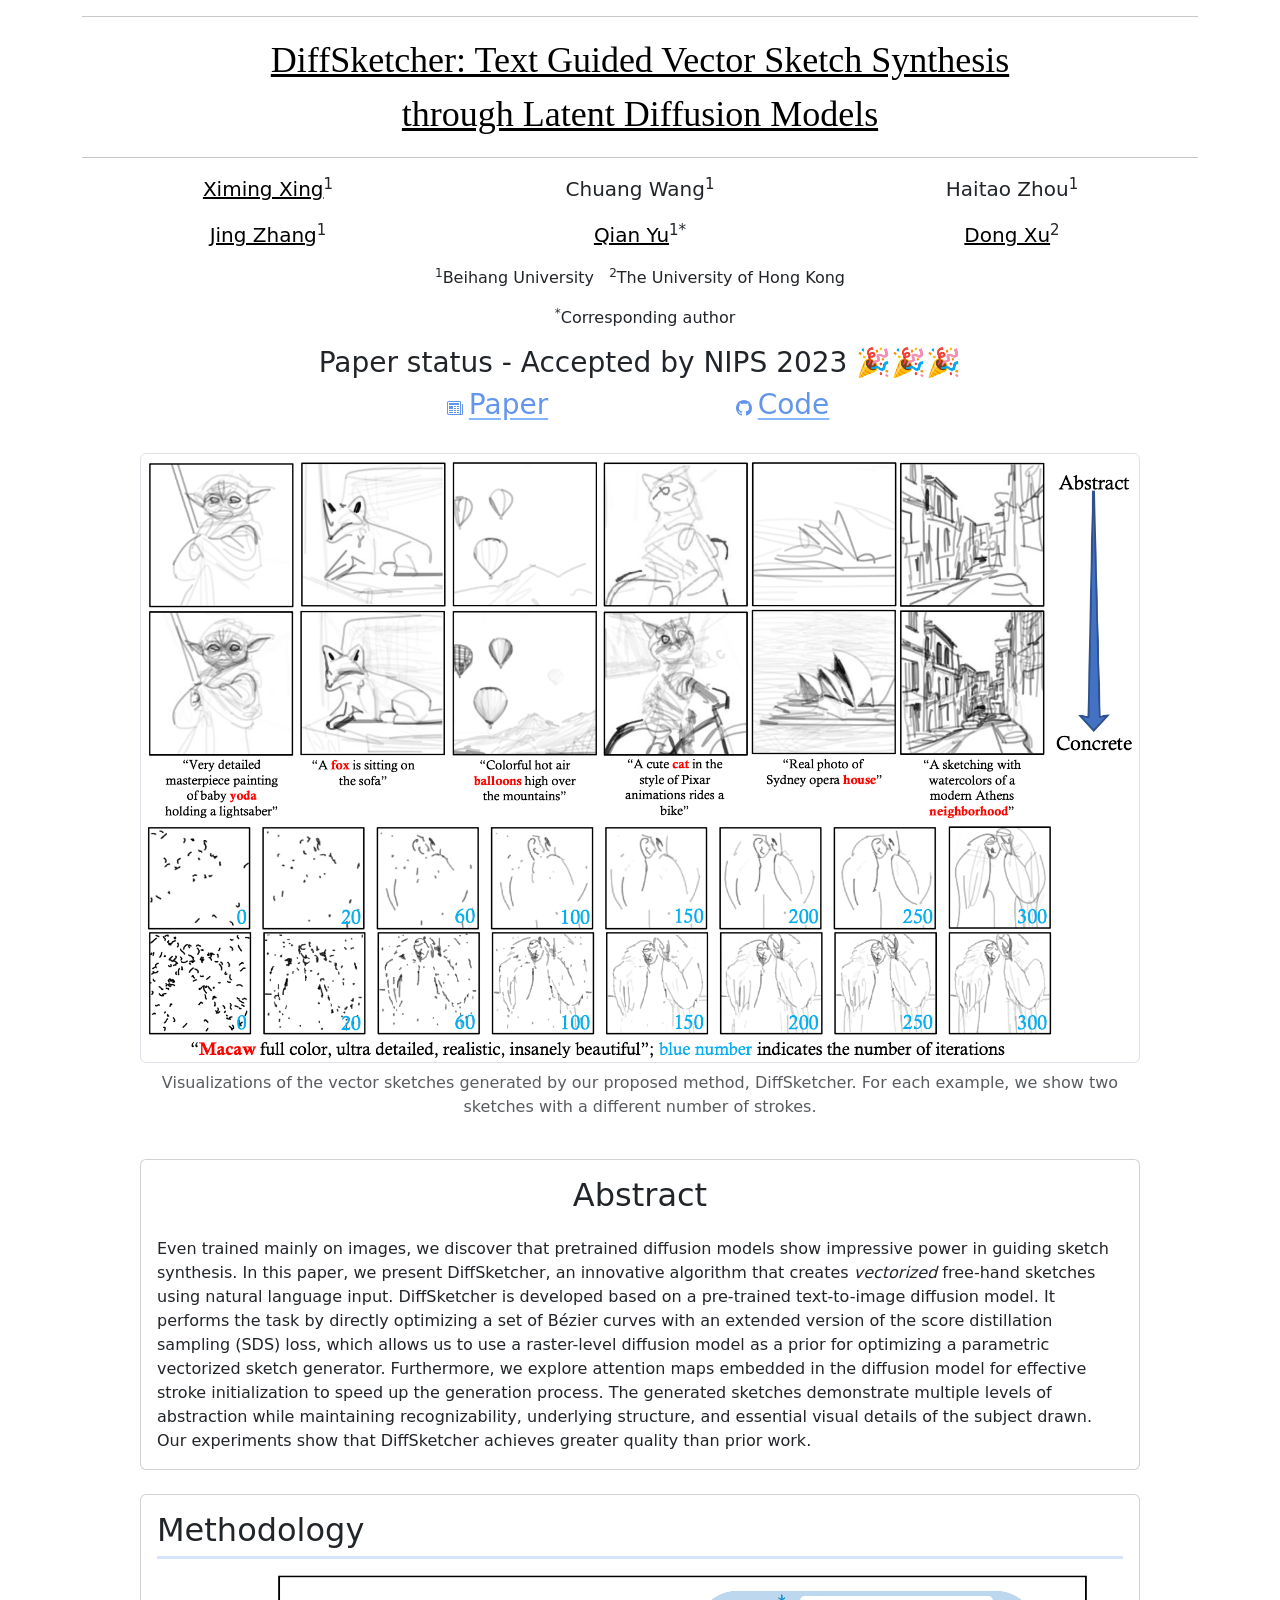
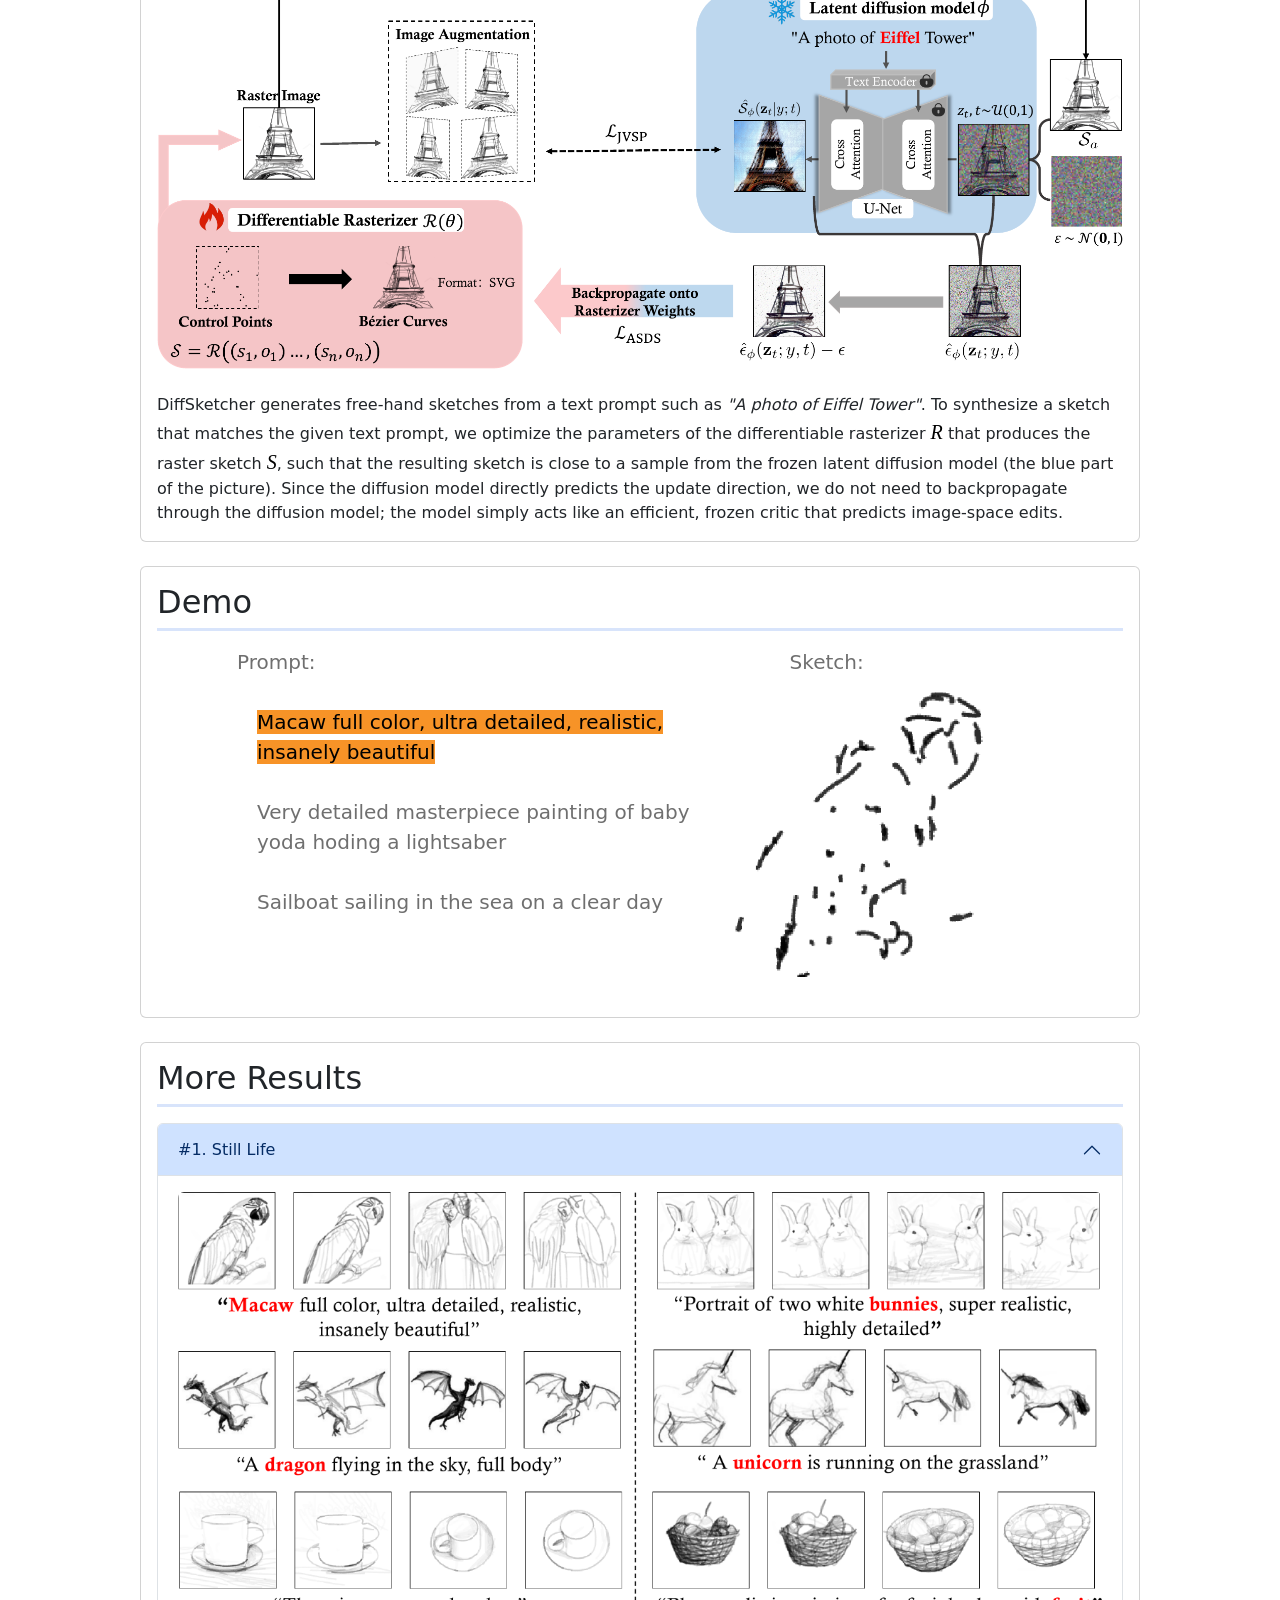
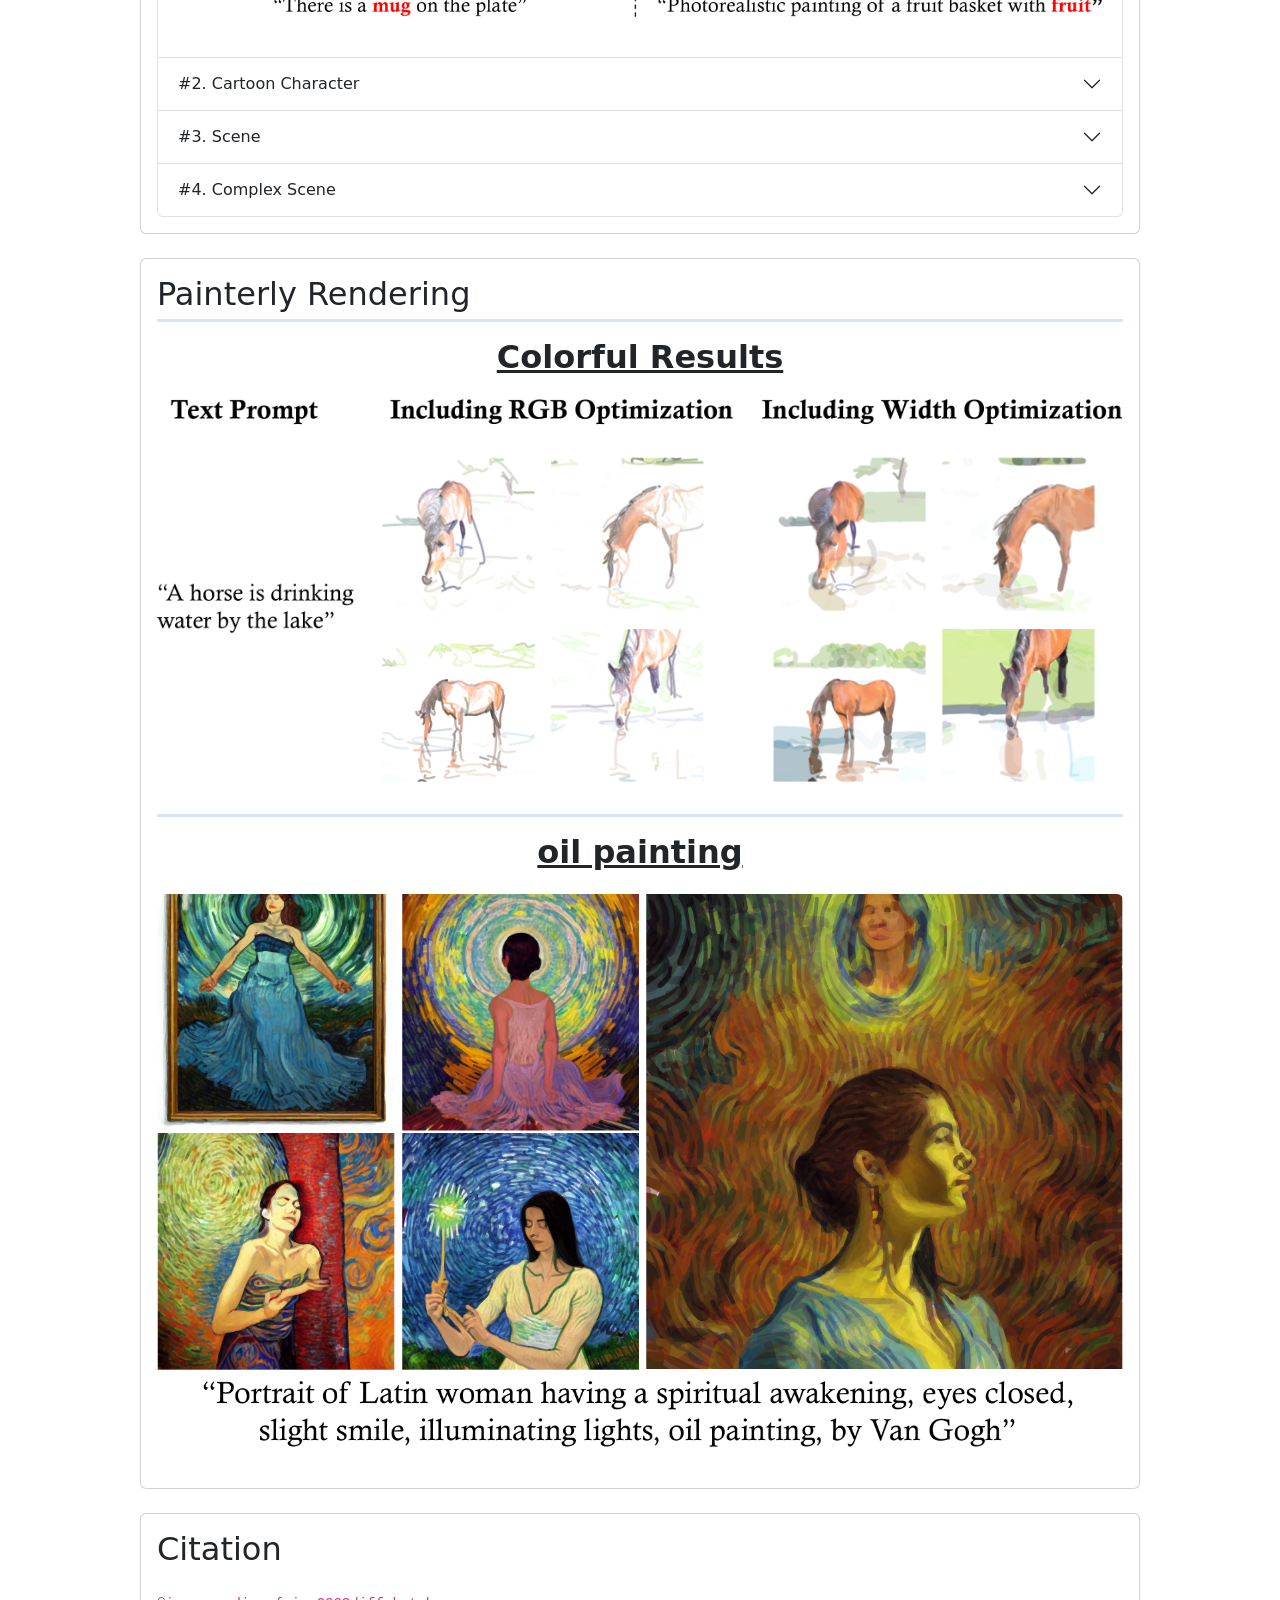
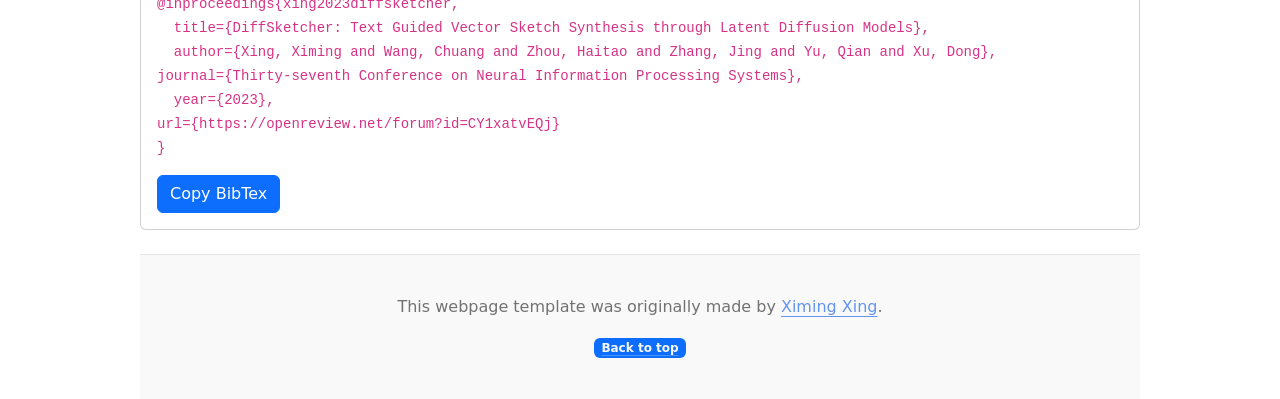
==== index.html @ a17628b2 "feat(index): update link" ====
<!doctype html>
<html lang="en">
<head>
    <!--Include Bootstrap’s JS-->
    <script src="https://cdn.jsdelivr.net/npm/bootstrap@5.3.0-alpha3/dist/js/bootstrap.bundle.min.js"
            integrity="sha384-ENjdO4Dr2bkBIFxQpeoTz1HIcje39Wm4jDKdf19U8gI4ddQ3GYNS7NTKfAdVQSZe"
            crossorigin="anonymous"></script>
    <!-- Custom JS for this template -->
    <script src="js/copyText.js"></script>
    <script type="text/javascript" src="./js/prompt_switch.js"></script>
    <!--Include Latex (optional)-->
    <!--<script type="text/javascript" src="http://cdn.mathjax.org/mathjax/latest/MathJax.js?config=TeX-AMS-MML_HTMLorMML"></script>-->
    <!--<script type="text/x-mathjax-config">-->
    <!--    MathJax.Hub.Config({-->
    <!--        tex2jax: {inlineMath: [['$', '$']]},-->
    <!--        messageStyle: "none"-->
    <!--    });-->
    <!--</script>-->

    <!-- Include the icon fonts stylesheet-->
    <link rel="stylesheet" href="https://cdn.jsdelivr.net/npm/bootstrap-icons@1.10.5/font/bootstrap-icons.css">
    <!--Include Bootstrap’s CSS-->
    <link href="https://cdn.jsdelivr.net/npm/bootstrap@5.3.0-alpha3/dist/css/bootstrap.min.css"
          rel="stylesheet"
          integrity="sha384-KK94CHFLLe+nY2dmCWGMq91rCGa5gtU4mk92HdvYe+M/SXH301p5ILy+dN9+nJOZ"
          crossorigin="anonymous">
    <!-- Custom styles for this template -->
    <link href="style.css" rel="stylesheet">

    <meta charset="utf-8">
    <meta name="viewport" content="width=device-width, initial-scale=1">
    <title>DiffSketcher: Text Guided Vector Sketch Synthesis through Latent Diffusion Models</title>
    <meta property="og:description" content="DiffSketcher: Text Guided Vector Sketch Synthesis through Latent Diffusion Models"/>
    <meta name="description" content="DiffSketcher, text-to-sketch, text2sketch ,text-to-svg, text2svg">
</head>

<body>
<header class="container">
    <hr>
    <!-- Paper Title -->
    <div class="container text-center">
        <a class="blog-header-logo text-body-emphasis" href="#">
            DiffSketcher: Text Guided Vector Sketch Synthesis <br/> through Latent Diffusion Models
        </a>
    </div>
    <hr>
    <!-- author list -->
    <div class="container text-center">
        <div class="row">
            <div class="col">
                <p class="fs-5"><a href="https://ximinng.github.io//"
                                   class="link-body-emphasis">Ximing Xing</a><sup>1</sup></p>
            </div>
            <div class="col"><p class="fs-5">Chuang Wang<sup>1</sup></p></div>
            <div class="col"><p class="fs-5">Haitao Zhou<sup>1</sup></p></div>
        </div>
        <div class="row">
            <div class="col">
                <p class="fs-5"><a href="https://hellojing89.github.io/"
                                   class="link-body-emphasis">Jing Zhang</a><sup>1</sup></p>
            </div>
            <div class="col">
                <p class="fs-5"><a href="https://yuqian1023.github.io/" class="link-body-emphasis">Qian
                    Yu</a><sup>1</sup><sup>*</sup></p>
            </div>
            <div class="col"><p class="fs-5">
                <a href="https://www.cs.hku.hk/index.php/people/academic-staff/dongxu" class="link-body-emphasis">Dong
                    Xu</a><sup>2</sup></p></div>
        </div>
    </div>
    <!-- author organization -->
    <div class="text-center">
        <p class="fs-6">
            <sup>1</sup>Beihang University
            &nbsp;&nbsp;<sup>2</sup>The University of Hong Kong</p>
        &nbsp;&nbsp;<sup>*</sup>Corresponding author</p>
        </p>
    </div>

    <!-- paper status -->
    <div class="text-center">
        <h3>Paper status - Accepted by NIPS 2023 🎉🎉🎉</h3>
    </div>
    <!-- links -->
    <div class="text-center">
        <div class="row justify-content-md-center">
            <div class="col col-lg-3">
                <!-- more svg icon can bre found in:  https://icons.getbootstrap.com/?q=github -->
                <a class="icon-link icon-link-hover" style="--bs-icon-link-transform: translate3d(0, -.125rem, 0);"
                   href="https://arxiv.org/abs/2306.14685">
                    <svg xmlns="http://www.w3.org/2000/svg" width="16" height="16" fill="currentColor"
                         class="bi bi-newspaper" viewBox="0 0 16 16">
                        <path d="M0 2.5A1.5 1.5 0 0 1 1.5 1h11A1.5 1.5 0 0 1 14 2.5v10.528c0 .3-.05.654-.238.972h.738a.5.5 0 0 0 .5-.5v-9a.5.5 0 0 1 1 0v9a1.5 1.5 0 0 1-1.5 1.5H1.497A1.497 1.497 0 0 1 0 13.5v-11zM12 14c.37 0 .654-.211.853-.441.092-.106.147-.279.147-.531V2.5a.5.5 0 0 0-.5-.5h-11a.5.5 0 0 0-.5.5v11c0 .278.223.5.497.5H12z"/>
                        <path d="M2 3h10v2H2V3zm0 3h4v3H2V6zm0 4h4v1H2v-1zm0 2h4v1H2v-1zm5-6h2v1H7V6zm3 0h2v1h-2V6zM7 8h2v1H7V8zm3 0h2v1h-2V8zm-3 2h2v1H7v-1zm3 0h2v1h-2v-1zm-3 2h2v1H7v-1zm3 0h2v1h-2v-1z"/>
                    </svg>
                    <h3>Paper</h3>
                </a>
            </div>
            <div class="col col-lg-3">
                <a class="icon-link icon-link-hover" style="--bs-icon-link-transform: translate3d(0, -.125rem, 0);"
                   href="https://github.com/ximinng/DiffSketcher">
                    <svg xmlns="http://www.w3.org/2000/svg" width="16" height="16" fill="currentColor"
                         class="bi bi-github" viewBox="0 0 16 16">
                        <path d="M8 0C3.58 0 0 3.58 0 8c0 3.54 2.29 6.53 5.47 7.59.4.07.55-.17.55-.38 0-.19-.01-.82-.01-1.49-2.01.37-2.53-.49-2.69-.94-.09-.23-.48-.94-.82-1.13-.28-.15-.68-.52-.01-.53.63-.01 1.08.58 1.23.82.72 1.21 1.87.87 2.33.66.07-.52.28-.87.51-1.07-1.78-.2-3.64-.89-3.64-3.95 0-.87.31-1.59.82-2.15-.08-.2-.36-1.02.08-2.12 0 0 .67-.21 2.2.82.64-.18 1.32-.27 2-.27.68 0 1.36.09 2 .27 1.53-1.04 2.2-.82 2.2-.82.44 1.1.16 1.92.08 2.12.51.56.82 1.27.82 2.15 0 3.07-1.87 3.75-3.65 3.95.29.25.54.73.54 1.48 0 1.07-.01 1.93-.01 2.2 0 .21.15.46.55.38A8.012 8.012 0 0 0 16 8c0-4.42-3.58-8-8-8z"/>
                    </svg>
                    <h3>Code</h3>
                </a>
            </div>
        </div>
    </div>
    <br>

    <!-- teaser -->
    <div class="text-center">
        <figure class="figure">
            <img src="./assets/teaser.png" class="img-thumbnail figure-img img-fluid rounded" alt="teaser"
                 style="width:1000px">
            <figcaption class="figure-caption" style="font-size:16px; width: 1000px;">
                Visualizations of the vector sketches generated by our proposed method, DiffSketcher. For each example,
                we show two sketches with a different number of strokes.
            </figcaption>
        </figure>
    </div>

</header>
<br>

<main class="container">
    <!-- Abstract -->
    <div class="card" style="width:1000px; margin:0 auto;">
        <div class="card-body">
            <h2 class="card-title text-center card-title-margin">Abstract</h2>
            <p class="card-text">
                Even trained mainly on images, we discover that pretrained diffusion models show impressive power in
                guiding sketch synthesis.
                In this paper, we present DiffSketcher, an innovative algorithm that creates <i>vectorized</i> free-hand
                sketches using natural language input.
                DiffSketcher is developed based on a pre-trained text-to-image diffusion model. It performs the task by
                directly optimizing a set of Bézier curves with an extended version of the score distillation sampling
                (SDS) loss,
                which allows us to use a raster-level diffusion model as a prior for optimizing a parametric vectorized
                sketch generator.
                Furthermore, we explore attention maps embedded in the diffusion model for effective stroke
                initialization to speed up the generation process.
                The generated sketches demonstrate multiple levels of abstraction while maintaining recognizability,
                underlying structure, and essential visual details of the subject drawn. Our experiments show that
                DiffSketcher achieves greater quality than prior work.
            </p>
        </div>
    </div>
    <br>

    <!-- Methodology -->
    <div class="card" style="width:1000px; margin:0 auto;">
        <div class="card-body">
            <h2 class="card-title card-title-margin">Methodology</h2>
            <hr class="body-hr"/>

            <div class="text-center">
                <figure class="figure">
                    <img src="./assets/method.png" class="figure-img img-fluid rounded" alt="method">
                    <!--                    <figcaption class="figure-caption">A caption for the above image.</figcaption>-->
                </figure>
            </div>
            <p class="card-text">
                DiffSketcher generates free-hand sketches from a text prompt such as <i>"A photo of Eiffel Tower"</i>.
                To synthesize a sketch that matches the given text prompt, we optimize the parameters of the
                differentiable rasterizer <span class="cssFont_1">R</span> that produces the raster sketch <span
                    class="cssFont_1">S</span>, such that the resulting sketch is close to a sample from the frozen
                latent diffusion model (the blue part of the picture).
                Since the diffusion model directly predicts the update direction, we do not need to backpropagate
                through the diffusion model; the model simply acts like an efficient, frozen critic that predicts
                image-space edits.
            </p>
        </div>
    </div>
    <br>

    <!-- Demo -->
    <div class="card" style="width:1000px; margin:0 auto;">
        <div class="card-body">
            <h2 class="card-title card-title-margin">Demo</h2>
            <hr class="body-hr"/>

            <div>
                <div class="prompt-sweep-bracket">
                    <div style="margin-left:-20px">Prompt:</div>

                    <br>
                    <div>
                        <span class="prompt-sweep-button_a">Macaw full color, ultra detailed, realistic, <br> insanely
                            beautiful</span>
                    </div>
                    <br>
                    <div>
                        <span class="prompt-sweep-button_b">Very detailed masterpiece painting of baby <br>yoda hoding a
                            lightsaber</span>
                    </div>
                    <br>
                    <div>
                        <span class="prompt-sweep-button_c">Sailboat sailing in the sea on a clear day</span>
                    </div>
                </div>
                <div>
                    <div class="prompt-sweep-bracket_1">
                        <span>Sketch: &nbsp;&nbsp;</span>
                    </div>

                    <img id="prompt-sweep-img" src="./assets/0.gif" style="width: 300px;">
                </div>
            </div>

        </div>
        <br/>
        <!--        <hr class="body-hr"/>-->
        <!--        <embed src="./assets/frans_1.svg" type="image/svg+xml" />-->

    </div>
    <br>

    <!-- Results -->
    <div class="card" style="width:1000px; margin:0 auto;">
        <div class="card-body">
            <h2 class="card-title card-title-margin">More Results</h2>
            <hr class="body-hr"/>

            <!--start accordion-->
            <div class="accordion" id="accordionExample">
                <div class="accordion-item">
                    <h2 class="accordion-header">
                        <button class="accordion-button" type="button" data-bs-toggle="collapse"
                                data-bs-target="#collapseOne" aria-expanded="true" aria-controls="collapseOne">
                            #1. Still Life
                        </button>
                    </h2>
                    <div id="collapseOne" class="accordion-collapse collapse show" data-bs-parent="#accordionExample">
                        <div class="accordion-body">
                            <figure class="figure">
                                <img src="./assets/R1.png" class="figure-img img-fluid rounded" alt="method">
                            </figure>
                        </div>
                    </div>
                </div>
                <div class="accordion-item">
                    <h2 class="accordion-header">
                        <button class="accordion-button collapsed" type="button" data-bs-toggle="collapse"
                                data-bs-target="#collapseTwo" aria-expanded="false" aria-controls="collapseTwo">
                            #2. Cartoon Character
                        </button>
                    </h2>
                    <div id="collapseTwo" class="accordion-collapse collapse" data-bs-parent="#accordionExample">
                        <div class="accordion-body">
                            <figure class="figure">
                                <img src="./assets/R2.png" class="figure-img img-fluid rounded" alt="method">
                            </figure>
                        </div>
                    </div>
                </div>
                <div class="accordion-item">
                    <h2 class="accordion-header">
                        <button class="accordion-button collapsed" type="button" data-bs-toggle="collapse"
                                data-bs-target="#collapseThree" aria-expanded="false" aria-controls="collapseThree">
                            #3. Scene
                        </button>
                    </h2>
                    <div id="collapseThree" class="accordion-collapse collapse" data-bs-parent="#accordionExample">
                        <div class="accordion-body">
                            <figure class="figure">
                                <img src="./assets/R3.png" class="figure-img img-fluid rounded" alt="method">
                            </figure>
                        </div>
                    </div>
                </div>
                <div class="accordion-item">
                    <h2 class="accordion-header">
                        <button class="accordion-button collapsed" type="button" data-bs-toggle="collapse"
                                data-bs-target="#collapseFour" aria-controls="collapseFour">
                            #4. Complex Scene
                        </button>
                    </h2>
                    <div id="collapseFour" class="accordion-collapse collapse" data-bs-parent="#accordionExample">
                        <div class="accordion-body">
                            <figure class="figure">
                                <img src="./assets/R4.png" class="figure-img img-fluid rounded" alt="method">
                            </figure>
                        </div>
                    </div>
                </div>
            </div>
        </div>
    </div>
    <br>

    <!-- Colorful Results -->
    <div class="card" style="width:1000px; margin:0 auto;">
        <div class="card-body">
            <h2 class="card-title card-title-margin">Painterly Rendering</h2>
            <hr class="body-hr"/>

            <div class="text-center">
                <h2 class="card-title text-center card-title-margin text-decoration-underline fw-bold">Colorful
                    Results</h2>
                <figure class="figure">
                    <img src="./assets/colorful.png" class="figure-img img-fluid rounded" alt="method">
                    <!--                    <figcaption class="figure-caption">A caption for the above image.</figcaption>-->
                </figure>
            </div>
            <br>
            <hr class="body-hr"/>

            <div class="text-center">
                <h2 class="card-title text-center card-title-margin text-decoration-underline fw-bold">oil painting</h2>
                <figure class="figure">
                    <img src="./assets/oil_painting.png" class="figure-img img-fluid rounded" alt="method">
                    <!--                    <figcaption class="figure-caption">A caption for the above image.</figcaption>-->
                </figure>
            </div>

        </div>
    </div>
    <br>

    <!-- Citation -->
    <div class="card" style="width:1000px; margin:0 auto;">
        <div class="card-body">
            <h2 class="card-title card-title-margin">Citation</h2>
            <p id="bibtex" class="card-text" style="border: #1a1c20 1px">
                <code> @inproceedings{xing2023diffsketcher,<br>
                    &nbsp;&nbsp;title={DiffSketcher: Text Guided Vector Sketch Synthesis through Latent Diffusion
                    Models},<br>
                    &nbsp;&nbsp;author={Xing, Ximing and Wang, Chuang and Zhou, Haitao and Zhang, Jing and Yu, Qian and
                    Xu, Dong},<br>
                    journal={Thirty-seventh Conference on Neural Information Processing Systems},<br>
                    &nbsp;&nbsp;year={2023},<br>
                    url={https://openreview.net/forum?id=CY1xatvEQj}<br>
                    }
                </code>
            </p>

            <!-- Bibtex (Button trigger modal)-->
            <button type="button" class="btn btn-primary" data-bs-toggle="modal" data-bs-target="#exampleModal"
                    onclick="copyText()">
                Copy BibTex
            </button>
            <div class="modal fade" id="exampleModal" tabindex="-1" aria-labelledby="exampleModalLabel"
                 aria-hidden="true">
                <div class="modal-dialog">
                    <div class="modal-content">
                        <div class="modal-header">
                            <h1 class="modal-title fs-5" id="exampleModalLabel">Bibtex</h1>
                            <button type="button" class="btn-close" data-bs-dismiss="modal" aria-label="Close"></button>
                        </div>
                        <div class="bibtex modal-body">
                            Copy Success!
                        </div>
                        <div class="modal-footer">
                            <button type="button" class="btn btn-secondary" data-bs-dismiss="modal">Close</button>
                        </div>
                    </div>
                </div>
            </div>
        </div>
    </div>
    <br>


    <!-- Acknowledgements -->
    <!--    <div class="card">-->
    <!--        <div class="card-body">-->
    <!--            <h4 class="card-title card-title-margin">Acknowledgements</h4>-->
    <!--            <p class="card-text">We thank Ximing Xing for providing us with the source code of the web page to help us-->
    <!--                build the project home page.</p>-->
    <!--        </div>-->
    <!--    </div>-->
    <!--    <br>-->

</main>

<footer class="container blog-footer" style="width:1000px; margin:0 auto;">
    <p>
        This webpage template was originally made by
        <a href="https://github.com/ximinng"
           class="link-offset-2 link-underline-opacity-25 link-underline-opacity-100-hover">Ximing Xing</a>.
    </p>
    <div class="container">
        <div class="badge bg-primary text-wrap">
            <p>
                <a href="#" class="link-light link-offset-2 link-underline-opacity-25 link-underline-opacity-100-hover">
                    Back to top
                </a>
            </p>
        </div>
    </div>
</footer>

</body>
</html>
---- style.css ----
/*
 * Header
 */
.blog-header {
    border-bottom: 1px solid #e5e5e5;
}

.blog-header-logo {
    font-family: "Playfair Display", Georgia, "Times New Roman", serif /*rtl:Amiri, Georgia, "Times New Roman", serif*/;
    font-size: 2.25rem;
}

.blog-header-logo:hover {
    text-decoration: none;
}

.body-hr {
    margin-top: -1em;
    margin-bottom: 1rem;
    border: 0;
    border-top: 3px solid cornflowerblue;
}

/*
 * Body
 */
.card-title-margin {
    margin-bottom: 0.7em;
}

a {
    color: cornflowerblue;
}

/*
 * Footer
 */
.blog-footer {
    padding: 2.5rem 0;
    color: #727272;
    text-align: center;
    background-color: #f9f9f9;
    border-top: .05rem solid #e5e5e5;
}

.blog-footer p:last-child {
    margin-bottom: 0;
}


.prompt-sweep-text {
    float: right;
    font-size: 20px;
    width: 40%;
    margin-left: 5%;
    margin-right: auto;
}

.prompt-sweep-text {
    float: right;
    font-size: 20px;
    width: 40%;
    margin-left: 5%;
    margin-right: auto;
}

.prompt-sweep-img {
    /*vertical-align: middle;*/
    /*vertical-align: middle;*/
    width: 40%;
    /*flex-basis: 40%*/
    float: right;
    /* margin-left: auto;
    margin-right: auto; */
}

.prompt-sweep-bracket {
    color: #00000090;
    font-size: 20px;
    float: left;
    margin-left: 100px;
}

.prompt-sweep-bracket_1 {
    color: #00000090;
    font-size: 20px;
    float: left;
    margin-left: 100px;
}

.cssFont_1 {
    font-family: Times New Roman;
    font-size: 20px;
    letter-spacing: 0px;
    word-spacing: 0px;
    color: #000000;
    font-weight: normal;
    text-decoration: none;
    font-style: oblique;
    font-variant: normal;
    text-transform: none;
}
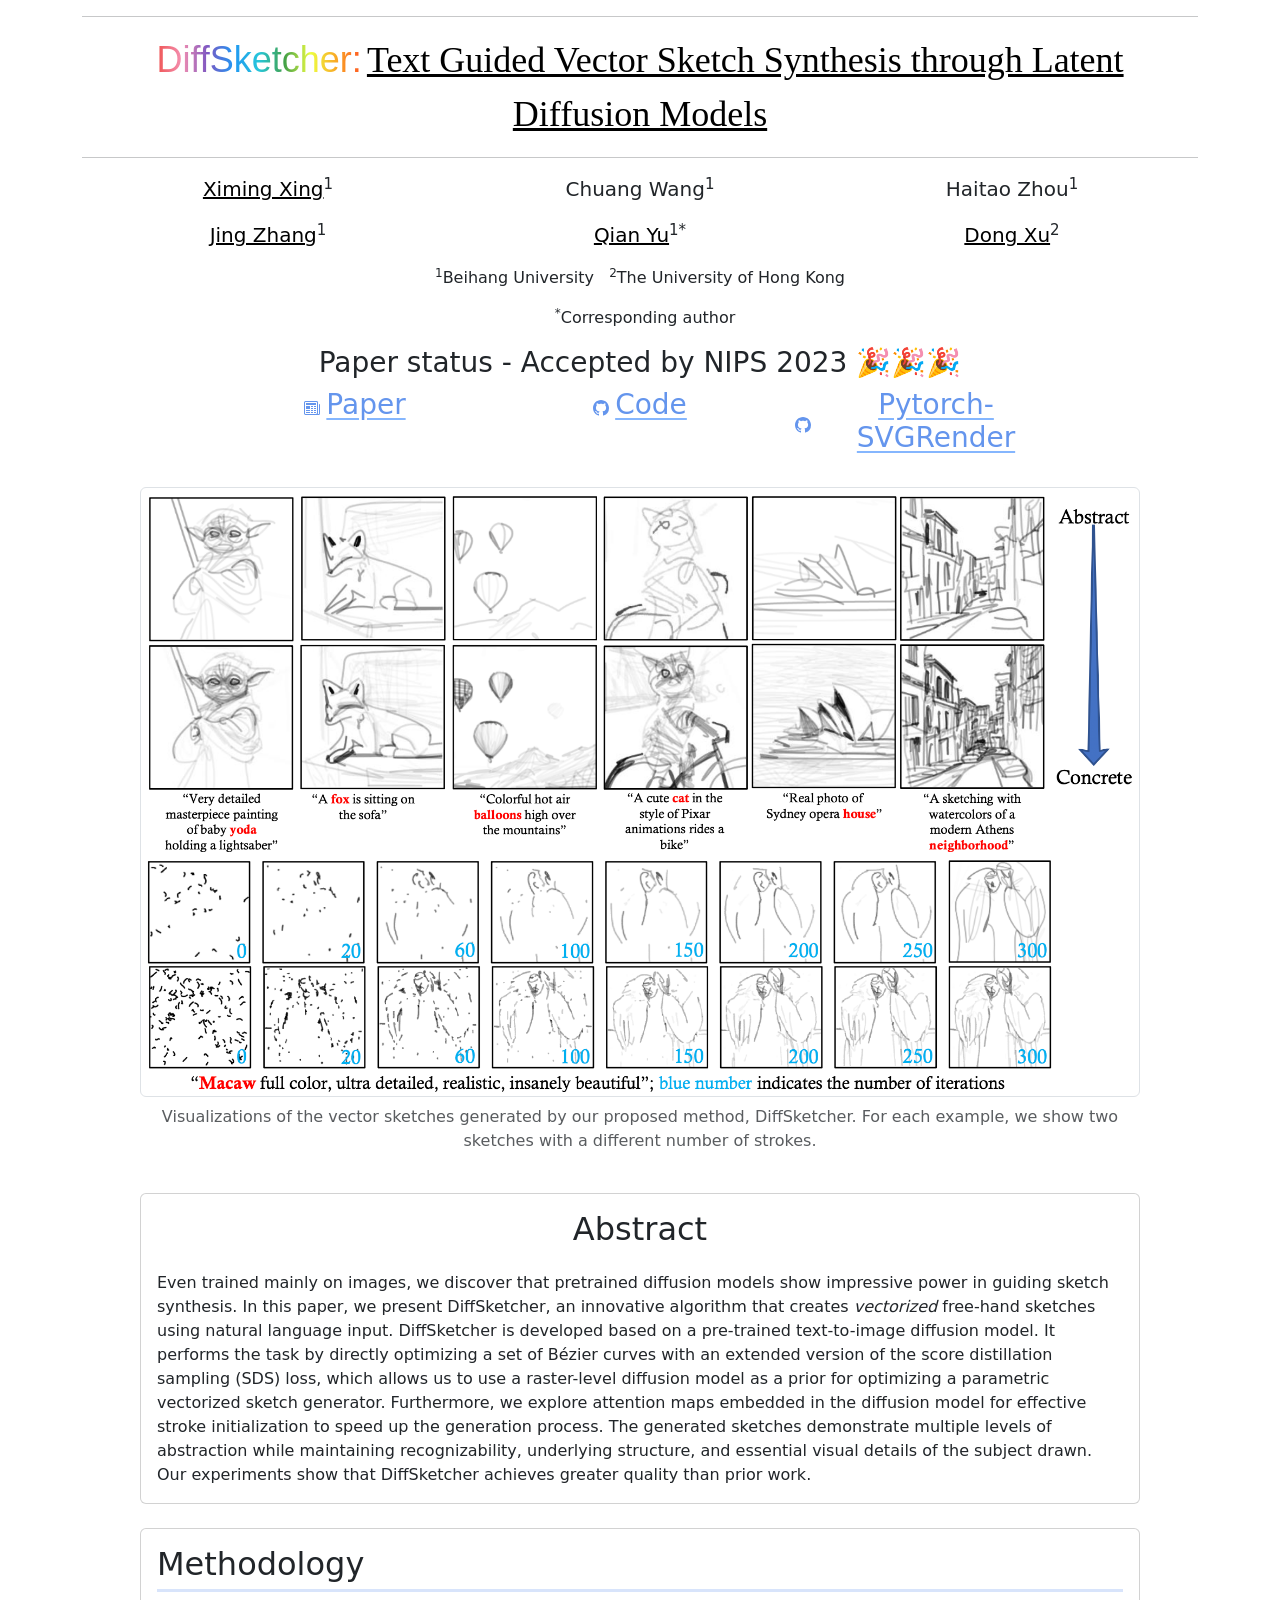
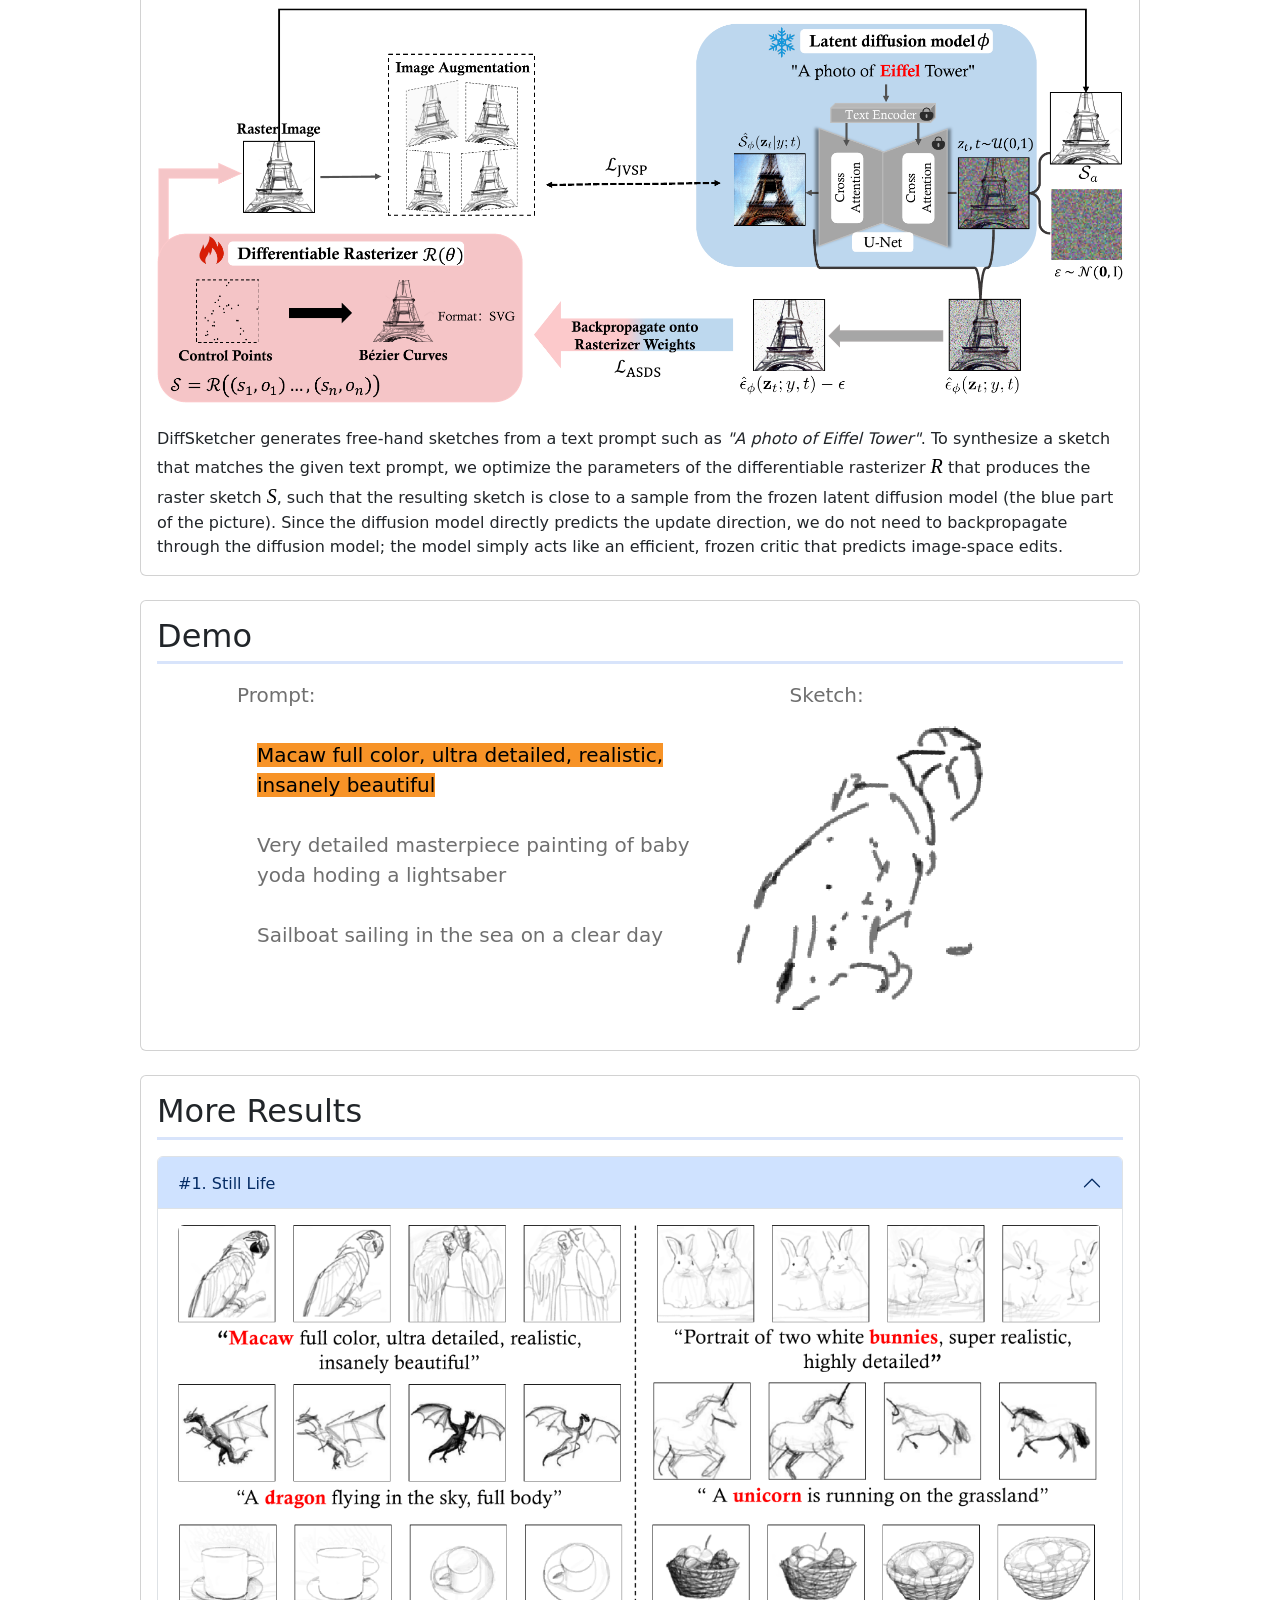
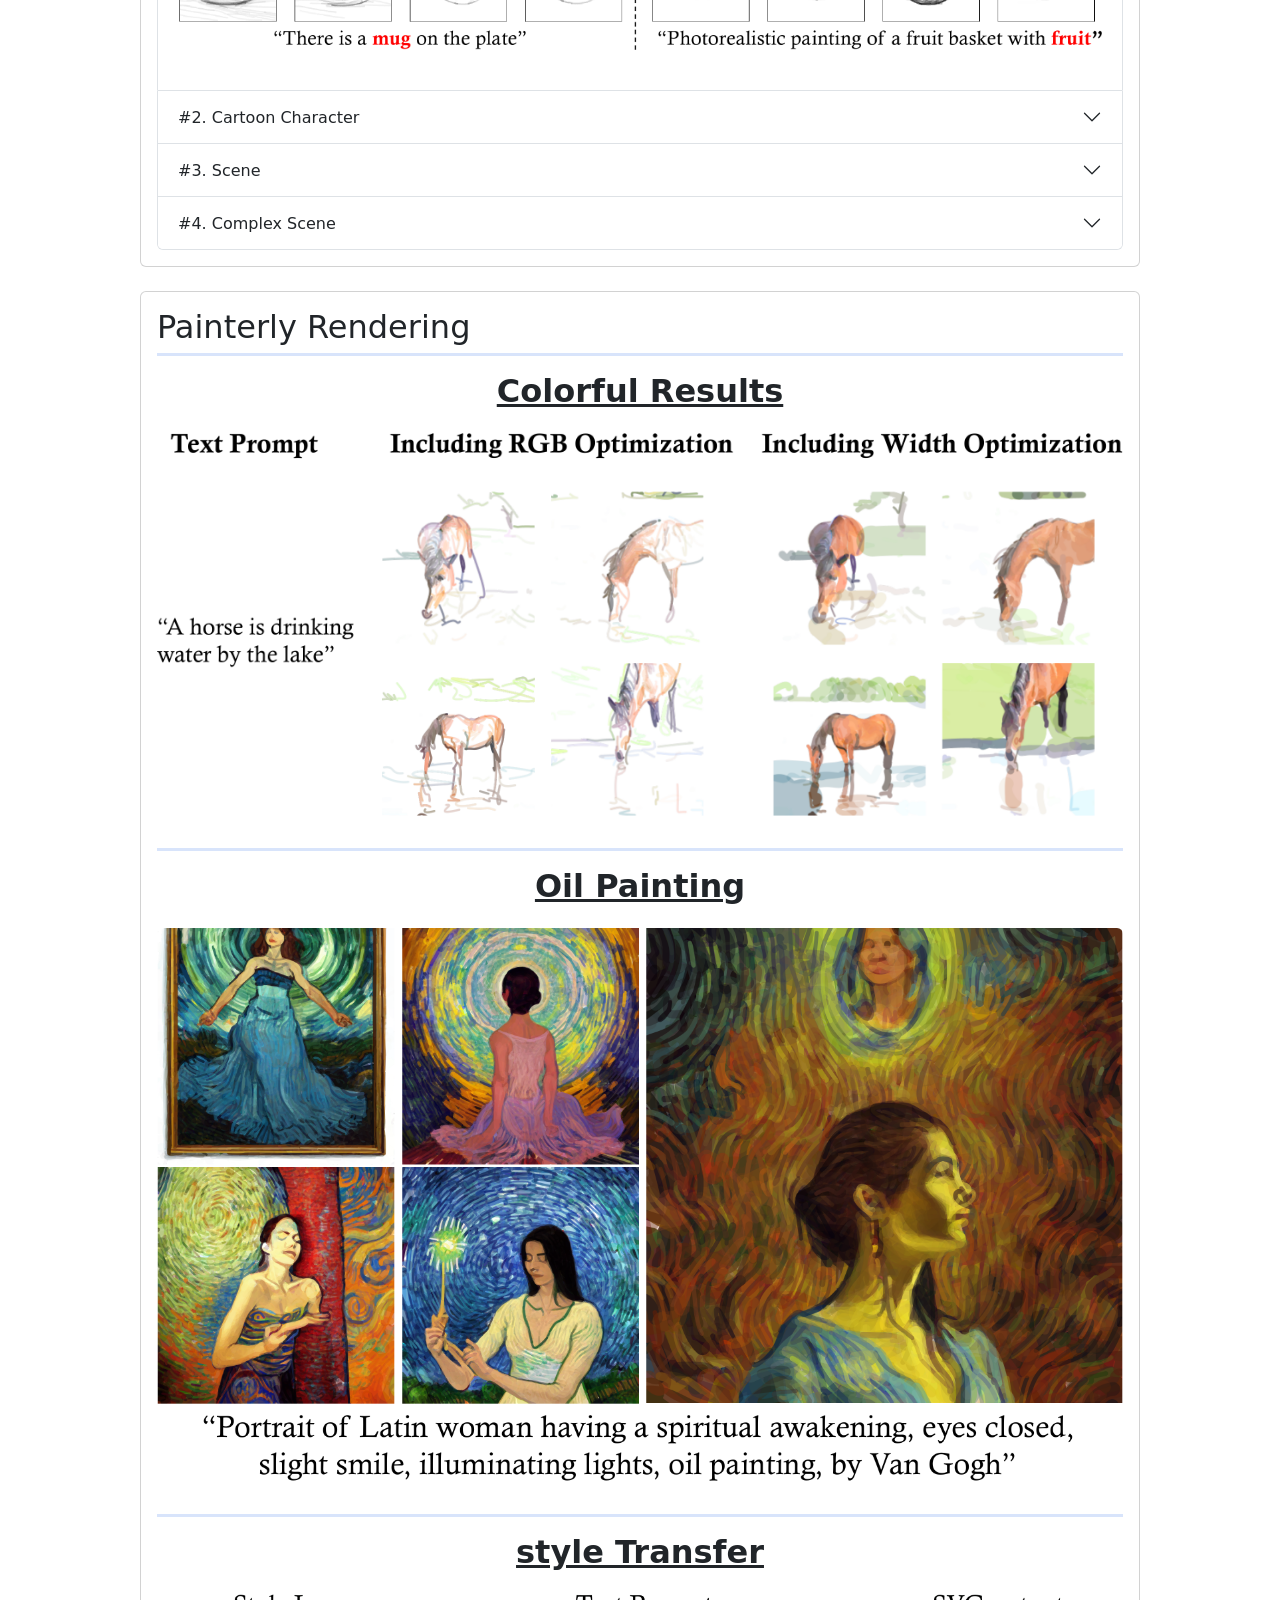
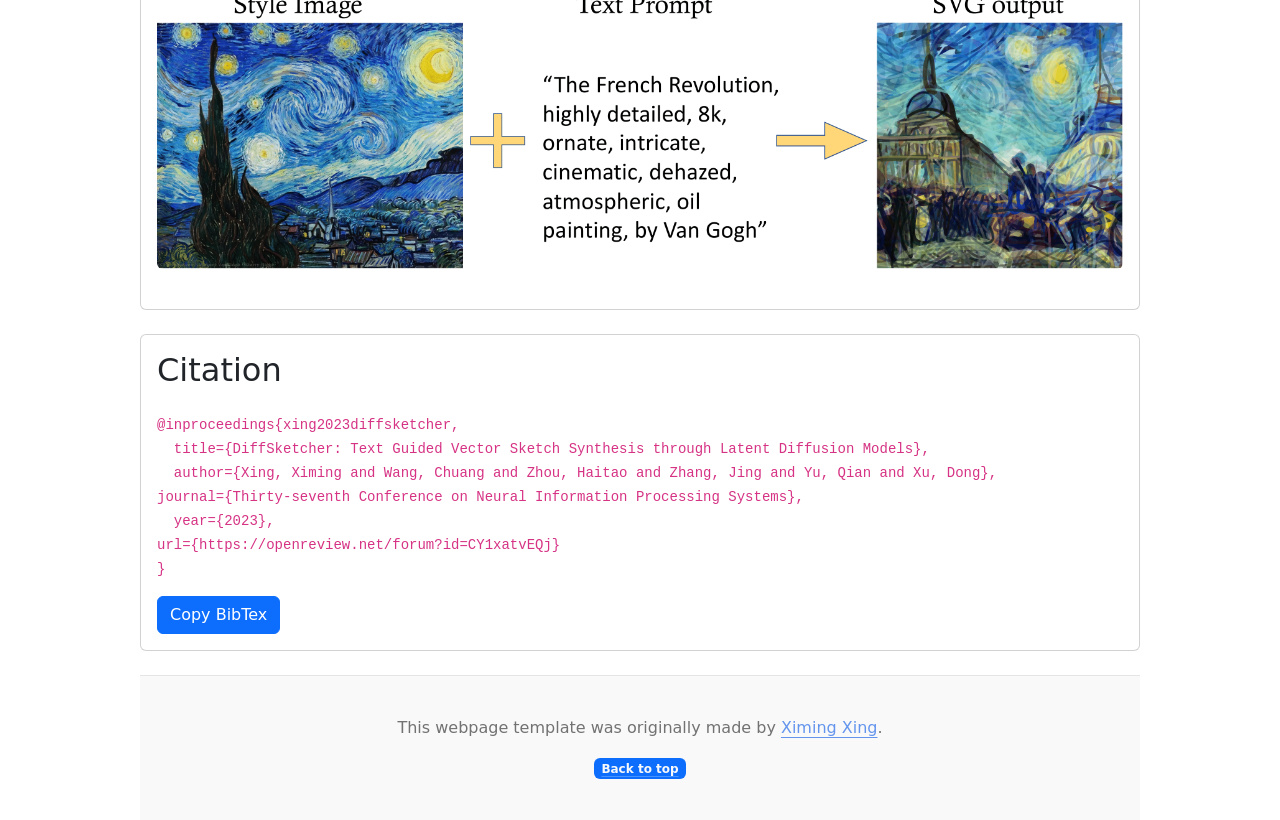
==== commit 78f2520f: "add style transfer." ====
--- a/index.html
+++ b/index.html
@@ -30,7 +30,8 @@
     <meta charset="utf-8">
     <meta name="viewport" content="width=device-width, initial-scale=1">
     <title>DiffSketcher: Text Guided Vector Sketch Synthesis through Latent Diffusion Models</title>
-    <meta property="og:description" content="DiffSketcher: Text Guided Vector Sketch Synthesis through Latent Diffusion Models"/>
+    <meta property="og:description"
+          content="DiffSketcher: Text Guided Vector Sketch Synthesis through Latent Diffusion Models"/>
     <meta name="description" content="DiffSketcher, text-to-sketch, text2sketch ,text-to-svg, text2svg">
 </head>
 
@@ -39,8 +40,9 @@
     <hr>
     <!-- Paper Title -->
     <div class="container text-center">
-        <a class="blog-header-logo text-body-emphasis" href="#">
-            DiffSketcher: Text Guided Vector Sketch Synthesis <br/> through Latent Diffusion Models
+        <span class="blog-header-logo project_name_1">DiffSketcher:</span>
+        <a class="blog-header-logo text-body-emphasis" href="https://arxiv.org/abs/2306.14685">
+            Text Guided Vector Sketch Synthesis through Latent Diffusion Models
         </a>
     </div>
     <hr>
@@ -104,6 +106,16 @@
                         <path d="M8 0C3.58 0 0 3.58 0 8c0 3.54 2.29 6.53 5.47 7.59.4.07.55-.17.55-.38 0-.19-.01-.82-.01-1.49-2.01.37-2.53-.49-2.69-.94-.09-.23-.48-.94-.82-1.13-.28-.15-.68-.52-.01-.53.63-.01 1.08.58 1.23.82.72 1.21 1.87.87 2.33.66.07-.52.28-.87.51-1.07-1.78-.2-3.64-.89-3.64-3.95 0-.87.31-1.59.82-2.15-.08-.2-.36-1.02.08-2.12 0 0 .67-.21 2.2.82.64-.18 1.32-.27 2-.27.68 0 1.36.09 2 .27 1.53-1.04 2.2-.82 2.2-.82.44 1.1.16 1.92.08 2.12.51.56.82 1.27.82 2.15 0 3.07-1.87 3.75-3.65 3.95.29.25.54.73.54 1.48 0 1.07-.01 1.93-.01 2.2 0 .21.15.46.55.38A8.012 8.012 0 0 0 16 8c0-4.42-3.58-8-8-8z"/>
                     </svg>
                     <h3>Code</h3>
+                </a>
+            </div>
+            <div class="col col-lg-3">
+                <a class="icon-link icon-link-hover" style="--bs-icon-link-transform: translate3d(0, -.125rem, 0);"
+                   href="https://github.com/ximinng/PyTorch-SVGRender">
+                    <svg xmlns="http://www.w3.org/2000/svg" width="16" height="16" fill="currentColor"
+                         class="bi bi-github" viewBox="0 0 16 16">
+                        <path d="M8 0C3.58 0 0 3.58 0 8c0 3.54 2.29 6.53 5.47 7.59.4.07.55-.17.55-.38 0-.19-.01-.82-.01-1.49-2.01.37-2.53-.49-2.69-.94-.09-.23-.48-.94-.82-1.13-.28-.15-.68-.52-.01-.53.63-.01 1.08.58 1.23.82.72 1.21 1.87.87 2.33.66.07-.52.28-.87.51-1.07-1.78-.2-3.64-.89-3.64-3.95 0-.87.31-1.59.82-2.15-.08-.2-.36-1.02.08-2.12 0 0 .67-.21 2.2.82.64-.18 1.32-.27 2-.27.68 0 1.36.09 2 .27 1.53-1.04 2.2-.82 2.2-.82.44 1.1.16 1.92.08 2.12.51.56.82 1.27.82 2.15 0 3.07-1.87 3.75-3.65 3.95.29.25.54.73.54 1.48 0 1.07-.01 1.93-.01 2.2 0 .21.15.46.55.38A8.012 8.012 0 0 0 16 8c0-4.42-3.58-8-8-8z"/>
+                    </svg>
+                    <h3>Pytorch-SVGRender</h3>
                 </a>
             </div>
         </div>
@@ -309,9 +321,19 @@
             <hr class="body-hr"/>
 
             <div class="text-center">
-                <h2 class="card-title text-center card-title-margin text-decoration-underline fw-bold">oil painting</h2>
+                <h2 class="card-title text-center card-title-margin text-decoration-underline fw-bold">Oil Painting</h2>
                 <figure class="figure">
                     <img src="./assets/oil_painting.png" class="figure-img img-fluid rounded" alt="method">
+                    <!--                    <figcaption class="figure-caption">A caption for the above image.</figcaption>-->
+                </figure>
+            </div>
+            <br>
+            <hr class="body-hr"/>
+
+            <div class="text-center">
+                <h2 class="card-title text-center card-title-margin text-decoration-underline fw-bold">style Transfer</h2>
+                <figure class="figure">
+                    <img src="./assets/style_transfer.png" class="figure-img img-fluid rounded" alt="method">
                     <!--                    <figcaption class="figure-caption">A caption for the above image.</figcaption>-->
                 </figure>
             </div>
--- a/style.css
+++ b/style.css
@@ -19,6 +19,15 @@
     margin-bottom: 1rem;
     border: 0;
     border-top: 3px solid cornflowerblue;
+}
+
+.project_name_1 {
+    margin-top: 0px;
+    margin-bottom: 10px;
+    font-family: sans-serif;
+    background: linear-gradient(to right, #ef5350, #f48fb1, #7e57c2, #2196f3, #26c6da, #43a047, #eeff41, #f9a825, #ff5722);
+    -webkit-background-clip: text;
+    -webkit-text-fill-color: transparent;
 }
 
 /*
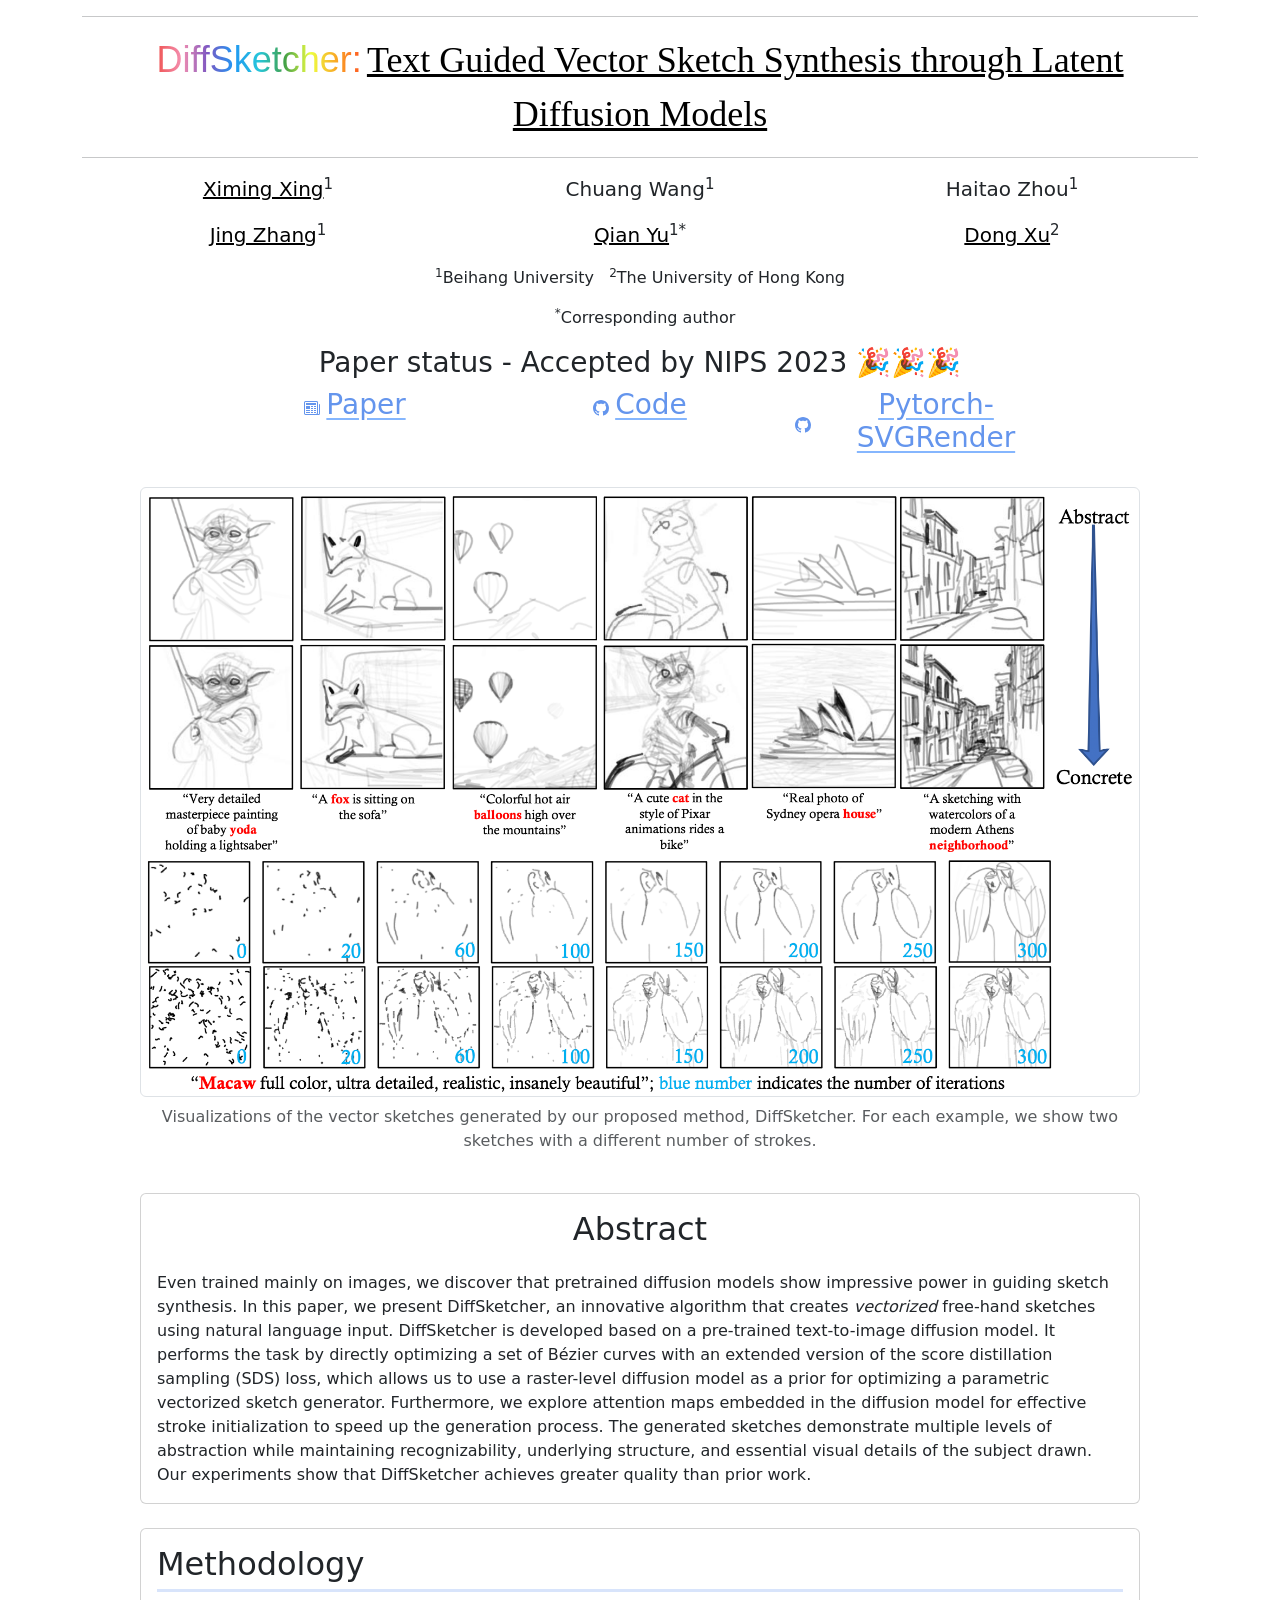
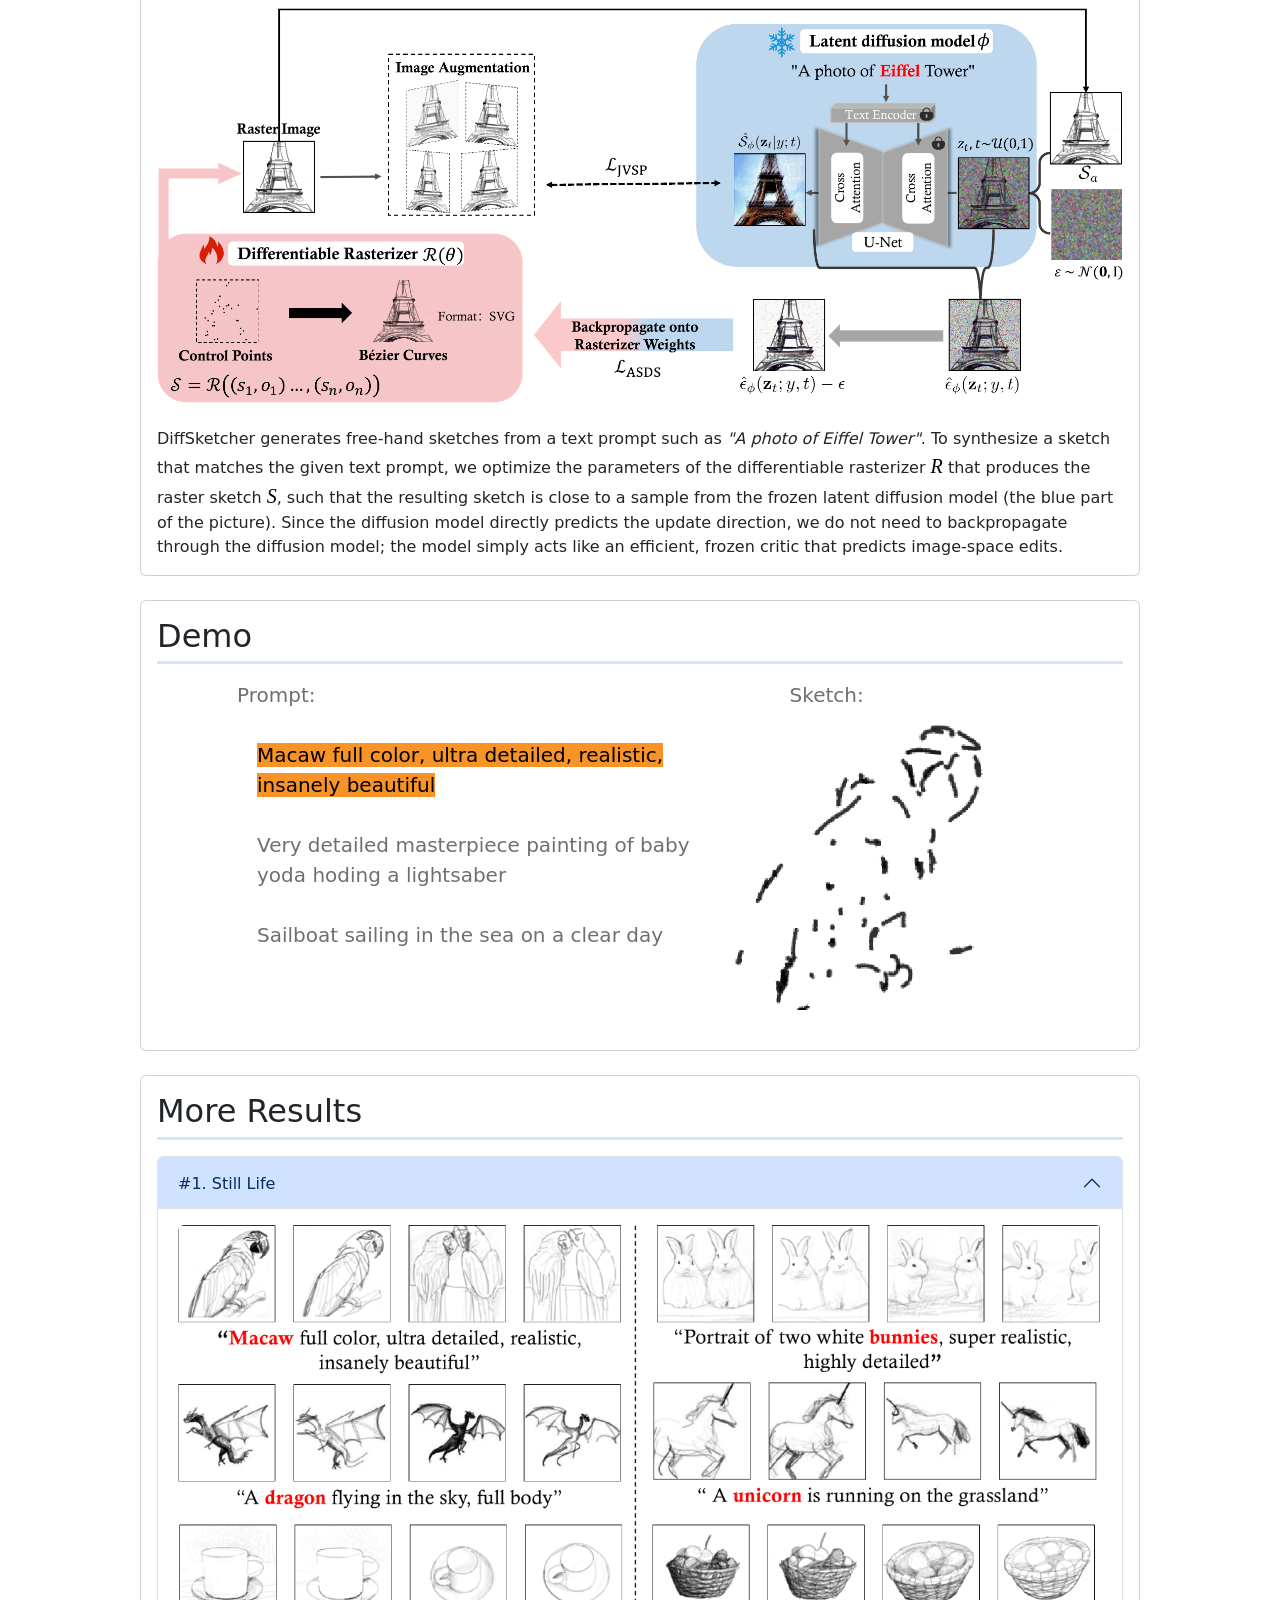
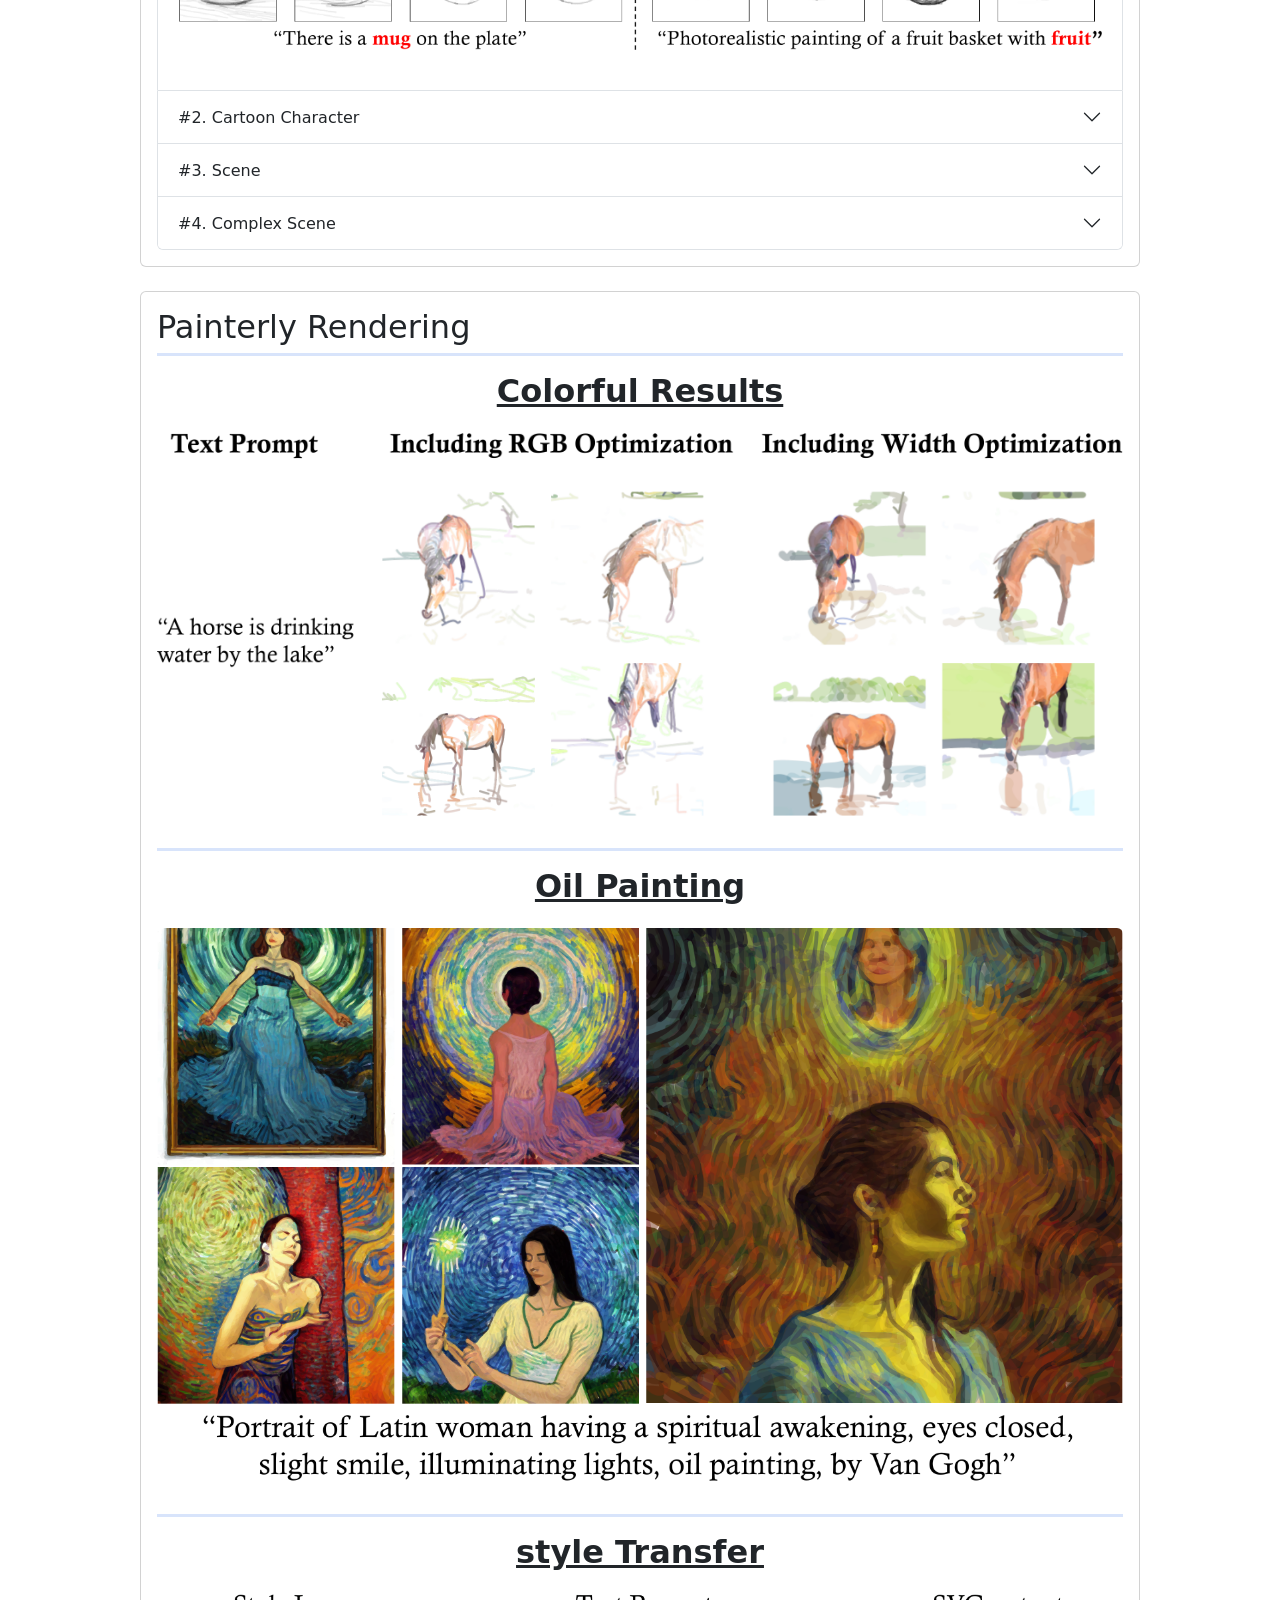
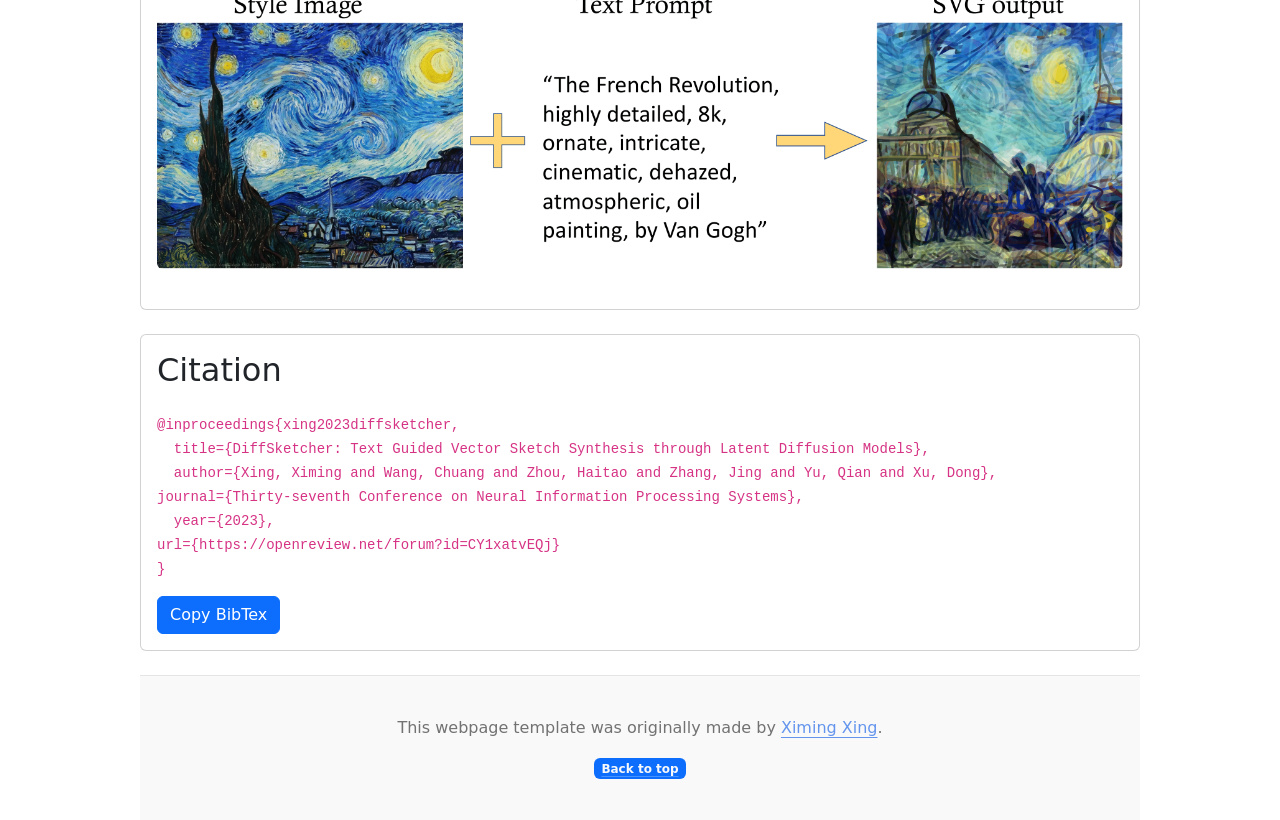
==== commit 65e1e7f9: "update links." ====
--- a/index.html
+++ b/index.html
@@ -110,7 +110,7 @@
             </div>
             <div class="col col-lg-3">
                 <a class="icon-link icon-link-hover" style="--bs-icon-link-transform: translate3d(0, -.125rem, 0);"
-                   href="https://github.com/ximinng/PyTorch-SVGRender">
+                   href="https://ximinng.github.io/PyTorch-SVGRender-project/">
                     <svg xmlns="http://www.w3.org/2000/svg" width="16" height="16" fill="currentColor"
                          class="bi bi-github" viewBox="0 0 16 16">
                         <path d="M8 0C3.58 0 0 3.58 0 8c0 3.54 2.29 6.53 5.47 7.59.4.07.55-.17.55-.38 0-.19-.01-.82-.01-1.49-2.01.37-2.53-.49-2.69-.94-.09-.23-.48-.94-.82-1.13-.28-.15-.68-.52-.01-.53.63-.01 1.08.58 1.23.82.72 1.21 1.87.87 2.33.66.07-.52.28-.87.51-1.07-1.78-.2-3.64-.89-3.64-3.95 0-.87.31-1.59.82-2.15-.08-.2-.36-1.02.08-2.12 0 0 .67-.21 2.2.82.64-.18 1.32-.27 2-.27.68 0 1.36.09 2 .27 1.53-1.04 2.2-.82 2.2-.82.44 1.1.16 1.92.08 2.12.51.56.82 1.27.82 2.15 0 3.07-1.87 3.75-3.65 3.95.29.25.54.73.54 1.48 0 1.07-.01 1.93-.01 2.2 0 .21.15.46.55.38A8.012 8.012 0 0 0 16 8c0-4.42-3.58-8-8-8z"/>
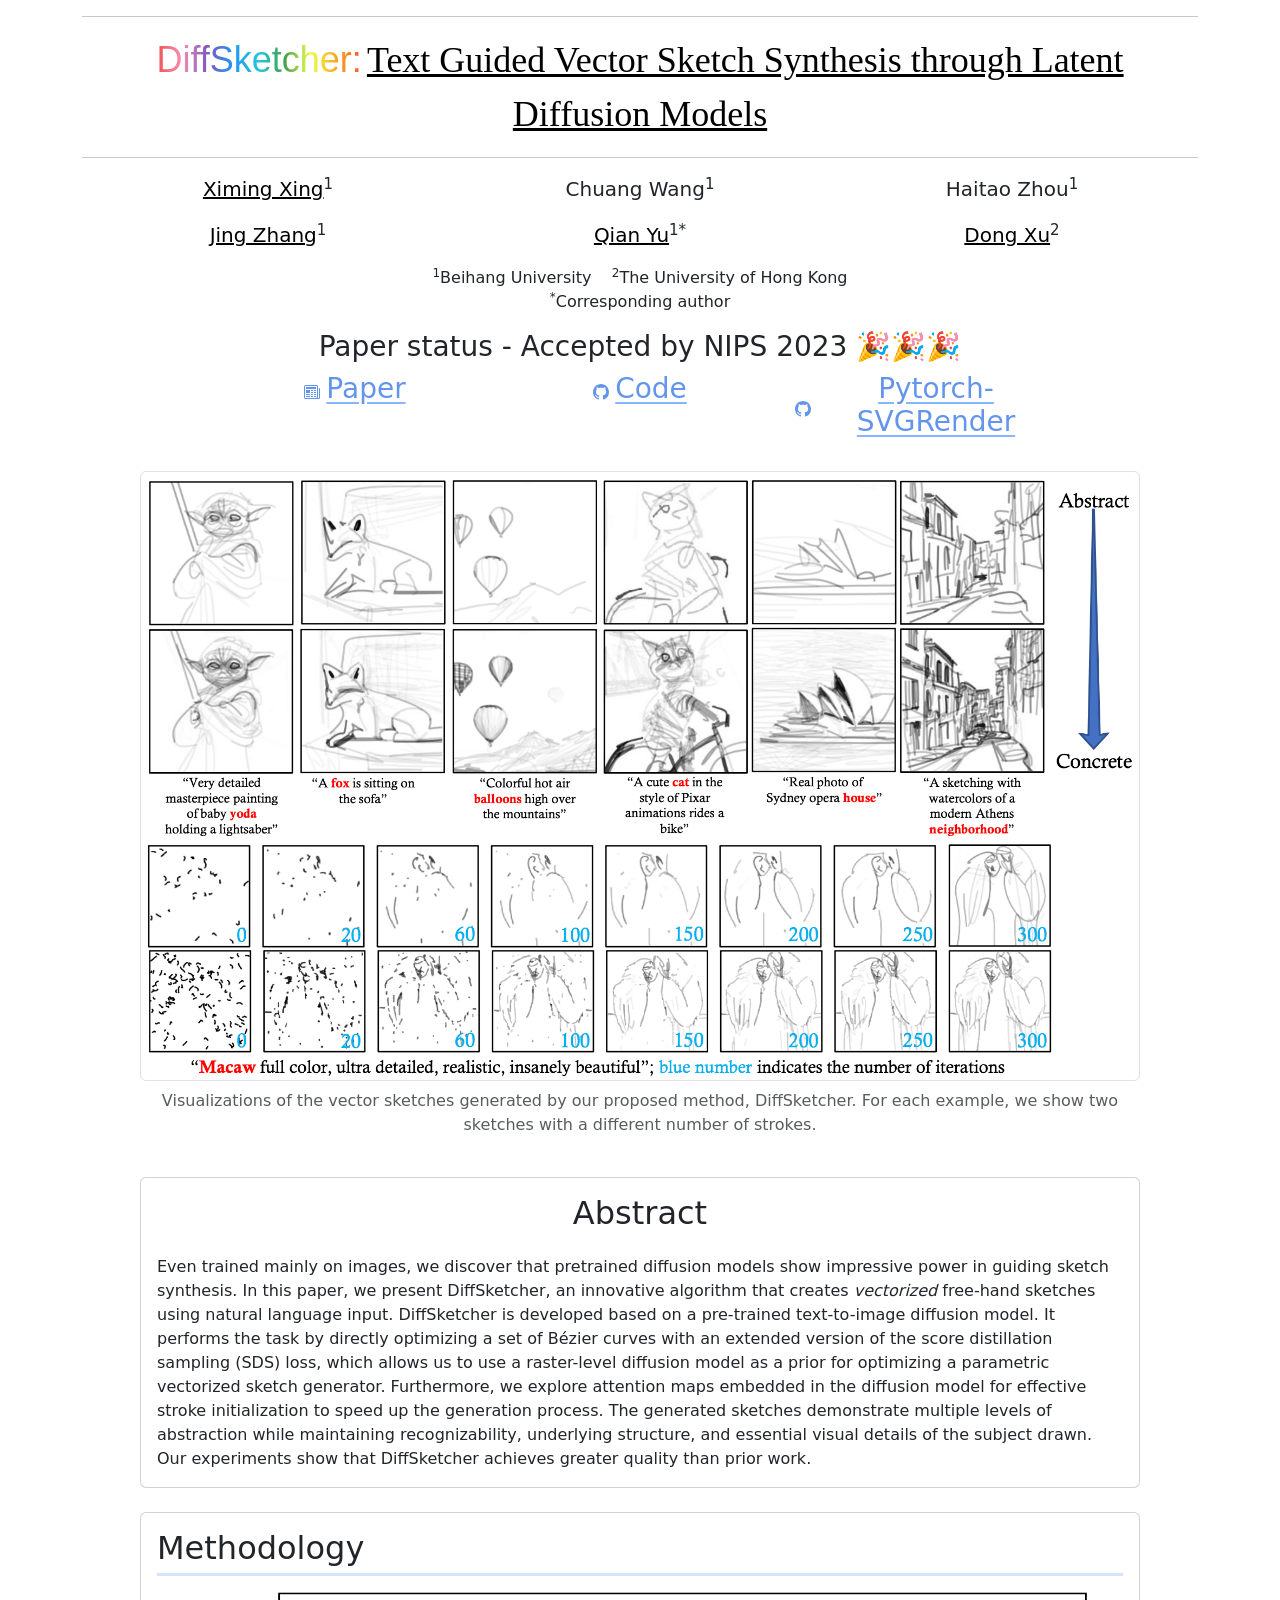
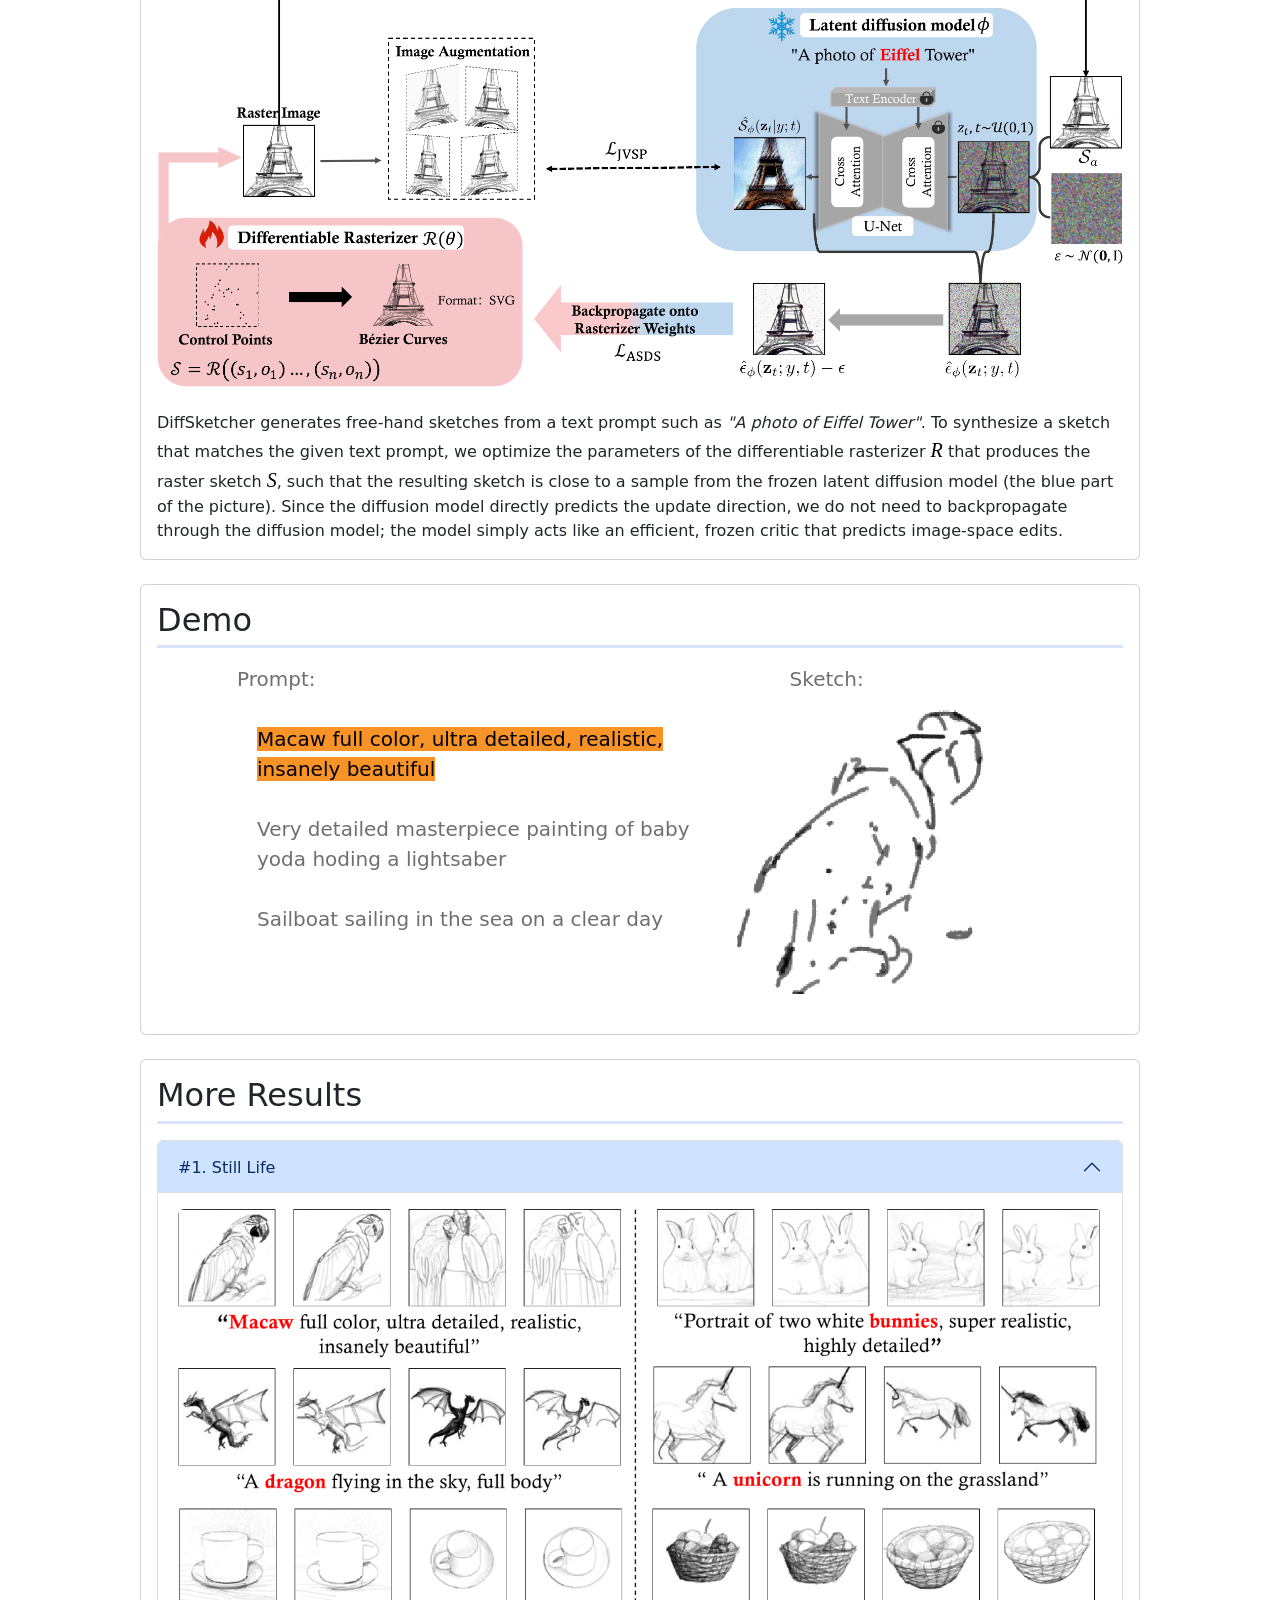
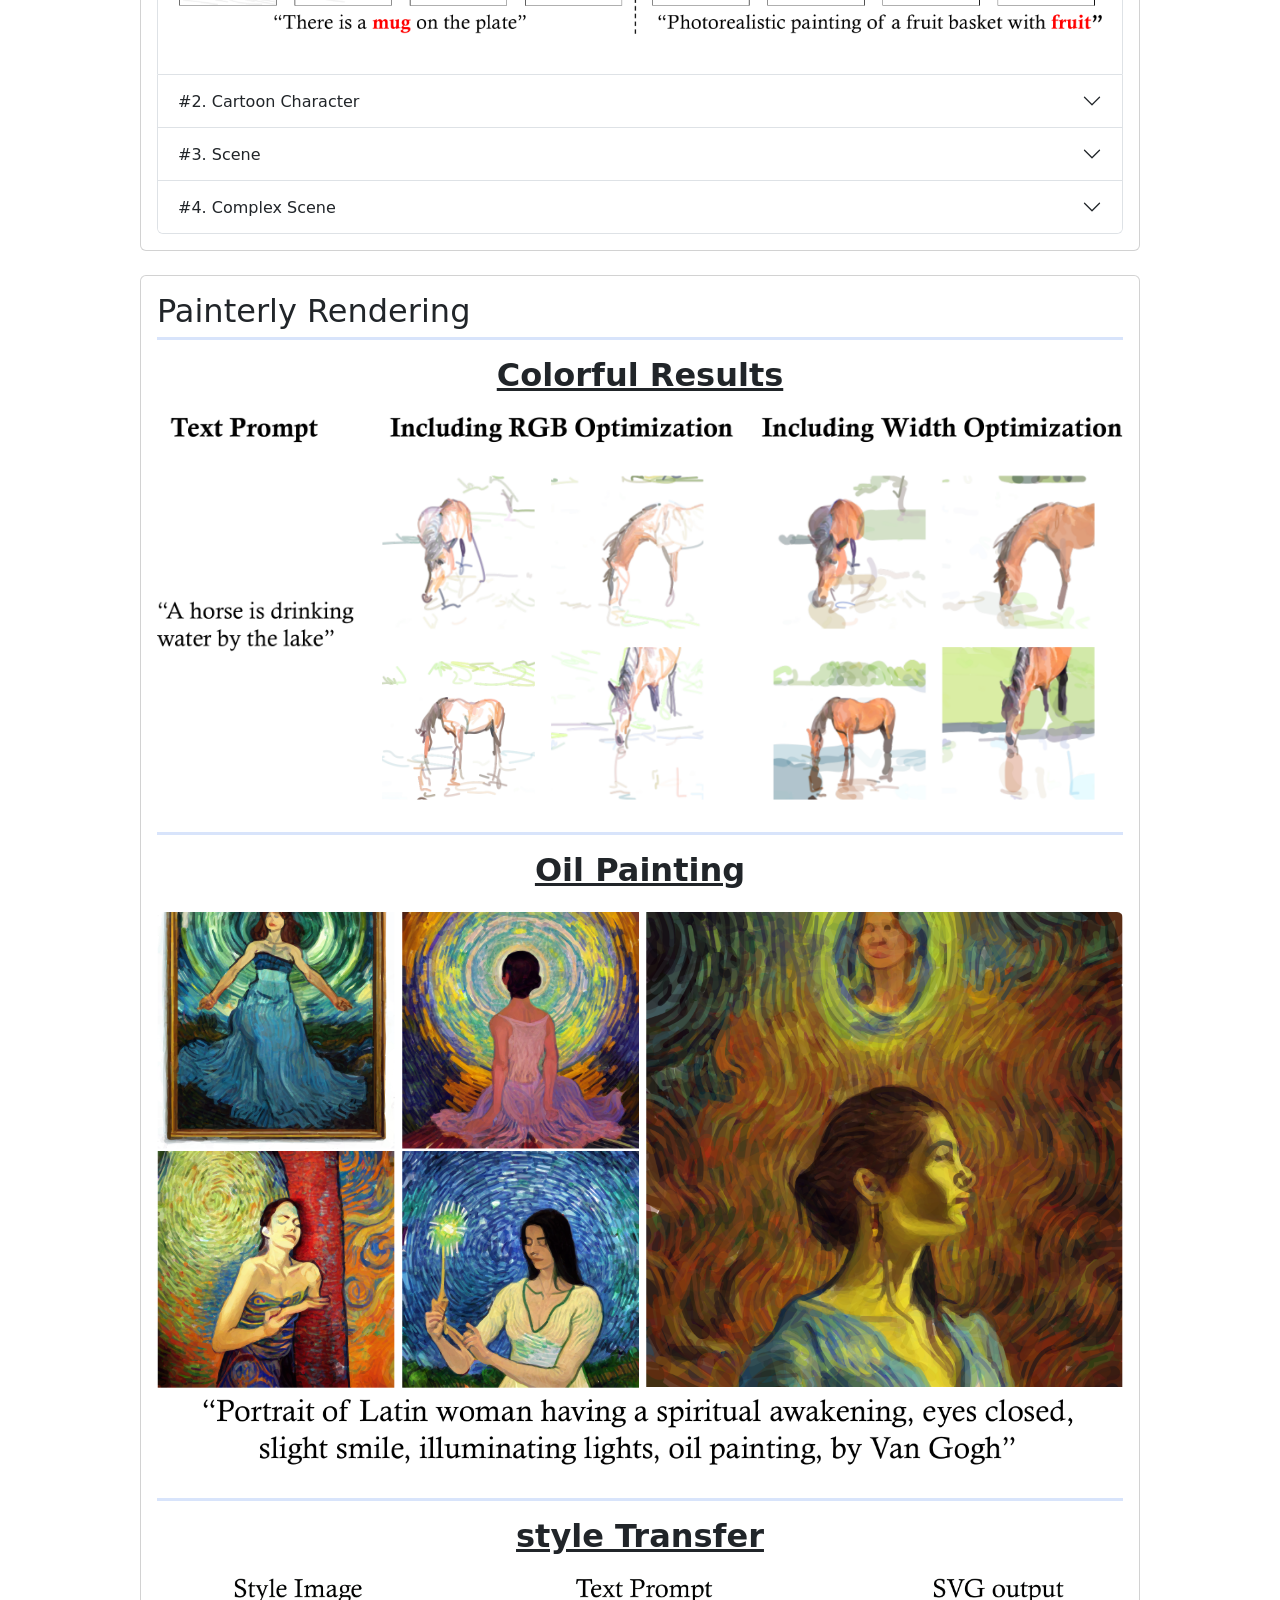
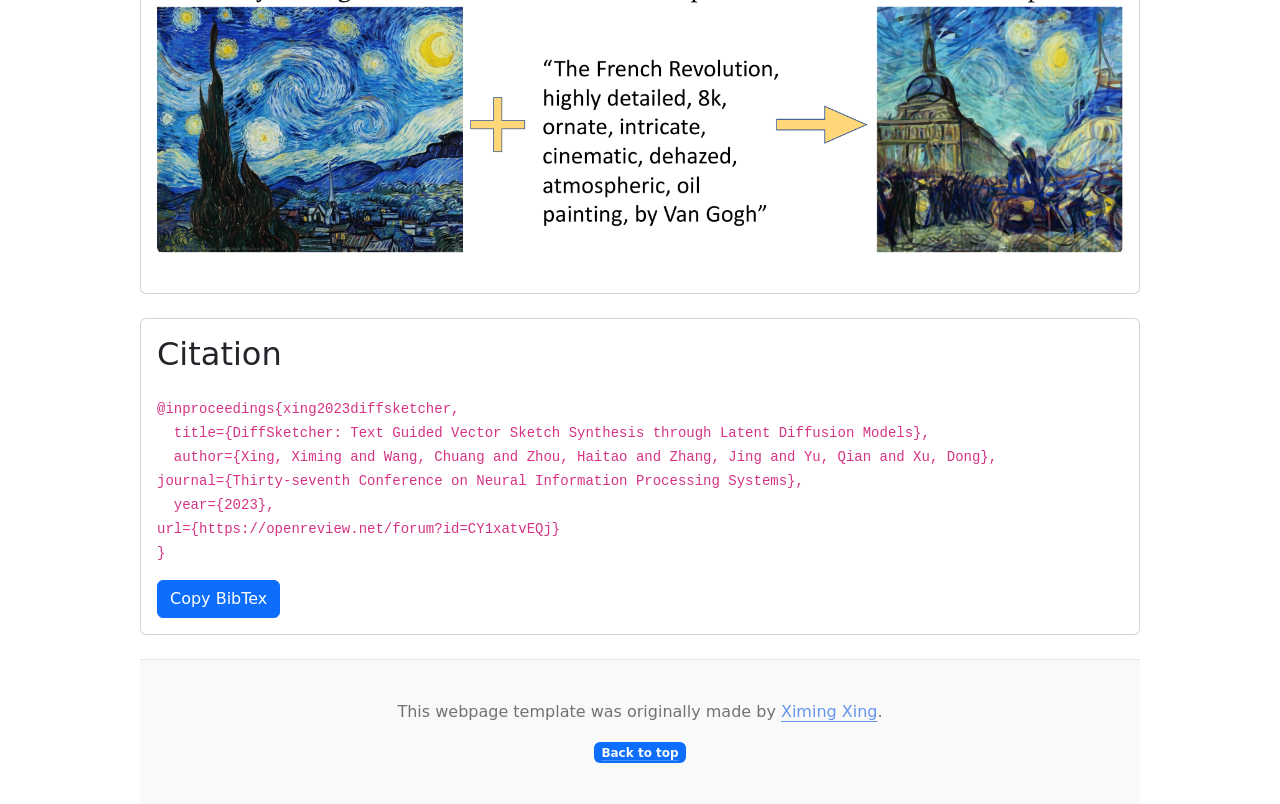
==== commit 747a91e4: "update authors." ====
--- a/index.html
+++ b/index.html
@@ -73,9 +73,10 @@
     <!-- author organization -->
     <div class="text-center">
         <p class="fs-6">
-            <sup>1</sup>Beihang University
-            &nbsp;&nbsp;<sup>2</sup>The University of Hong Kong</p>
-        &nbsp;&nbsp;<sup>*</sup>Corresponding author</p>
+            <sup>1</sup>Beihang University &nbsp;&nbsp;
+            <sup>2</sup>The University of Hong Kong
+            <br/>
+            <sup>*</sup>Corresponding author
         </p>
     </div>
 
@@ -331,7 +332,8 @@
             <hr class="body-hr"/>
 
             <div class="text-center">
-                <h2 class="card-title text-center card-title-margin text-decoration-underline fw-bold">style Transfer</h2>
+                <h2 class="card-title text-center card-title-margin text-decoration-underline fw-bold">style
+                    Transfer</h2>
                 <figure class="figure">
                     <img src="./assets/style_transfer.png" class="figure-img img-fluid rounded" alt="method">
                     <!--                    <figcaption class="figure-caption">A caption for the above image.</figcaption>-->
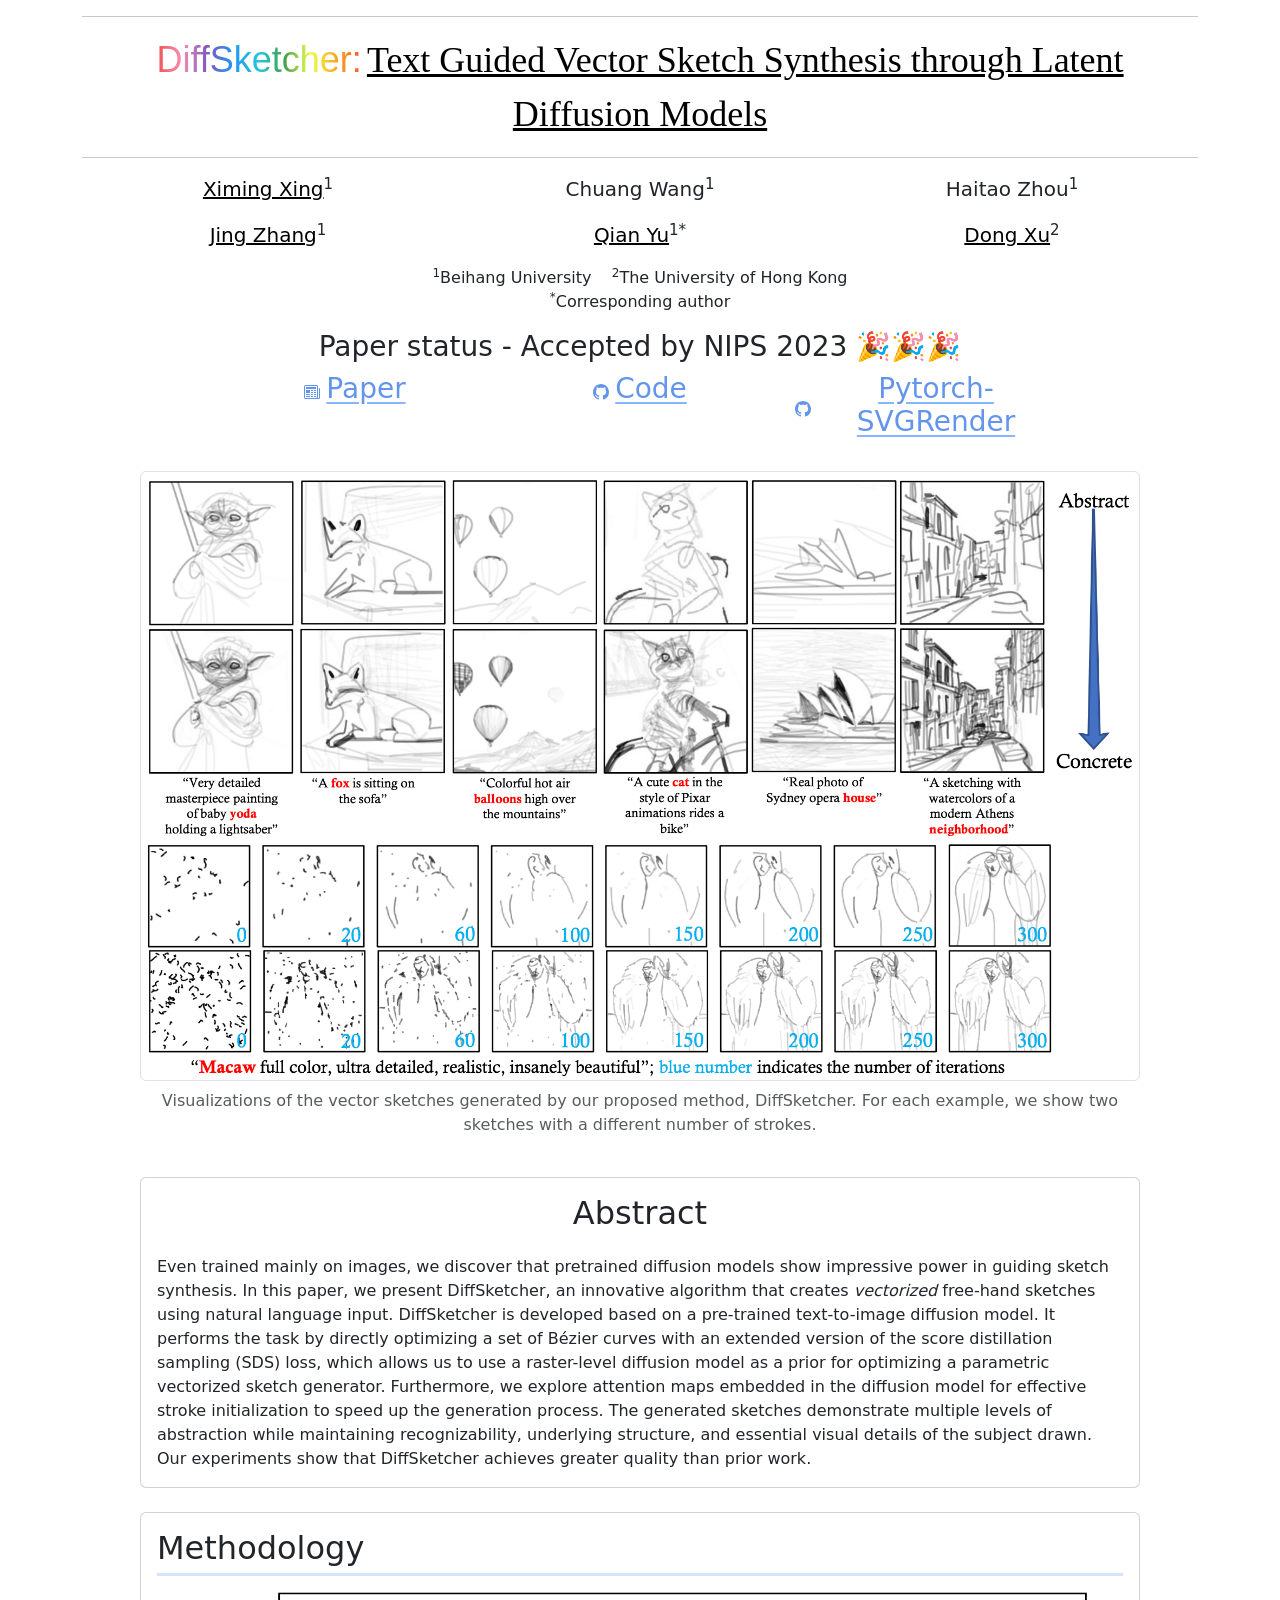
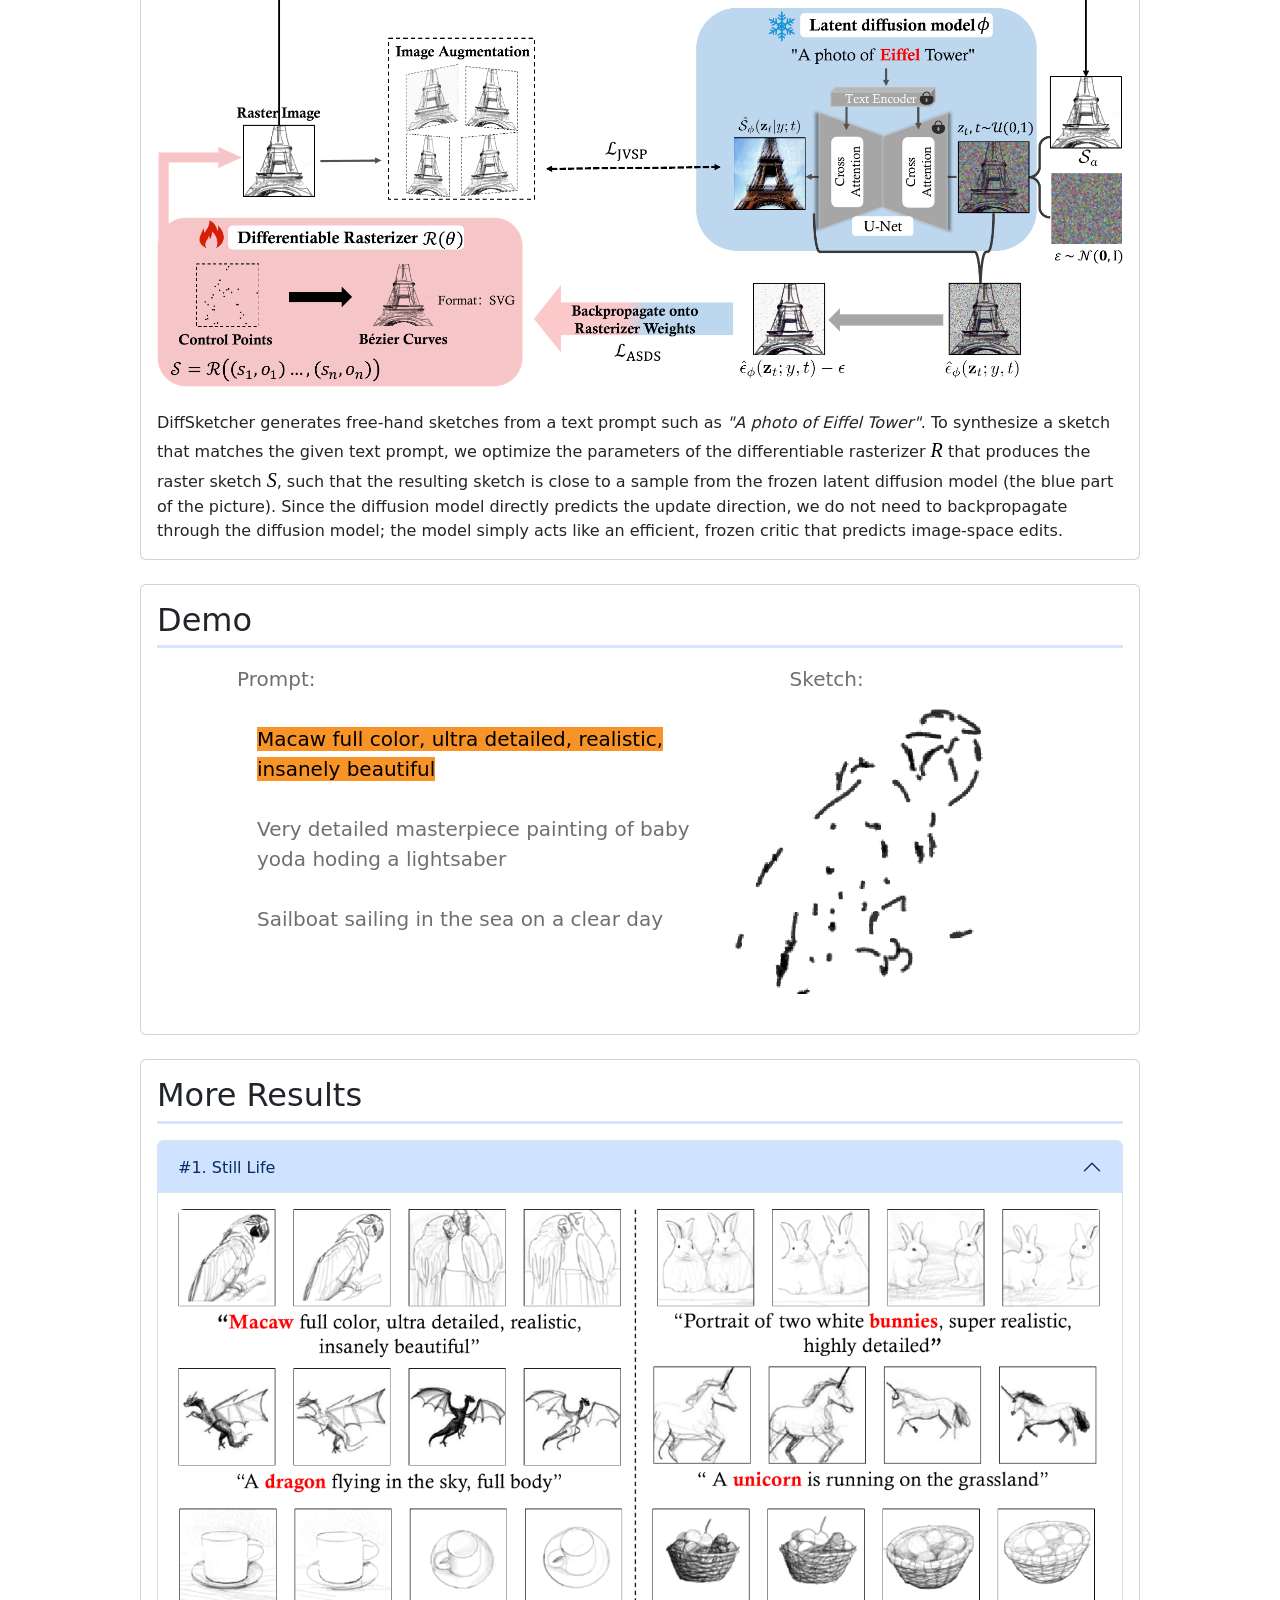
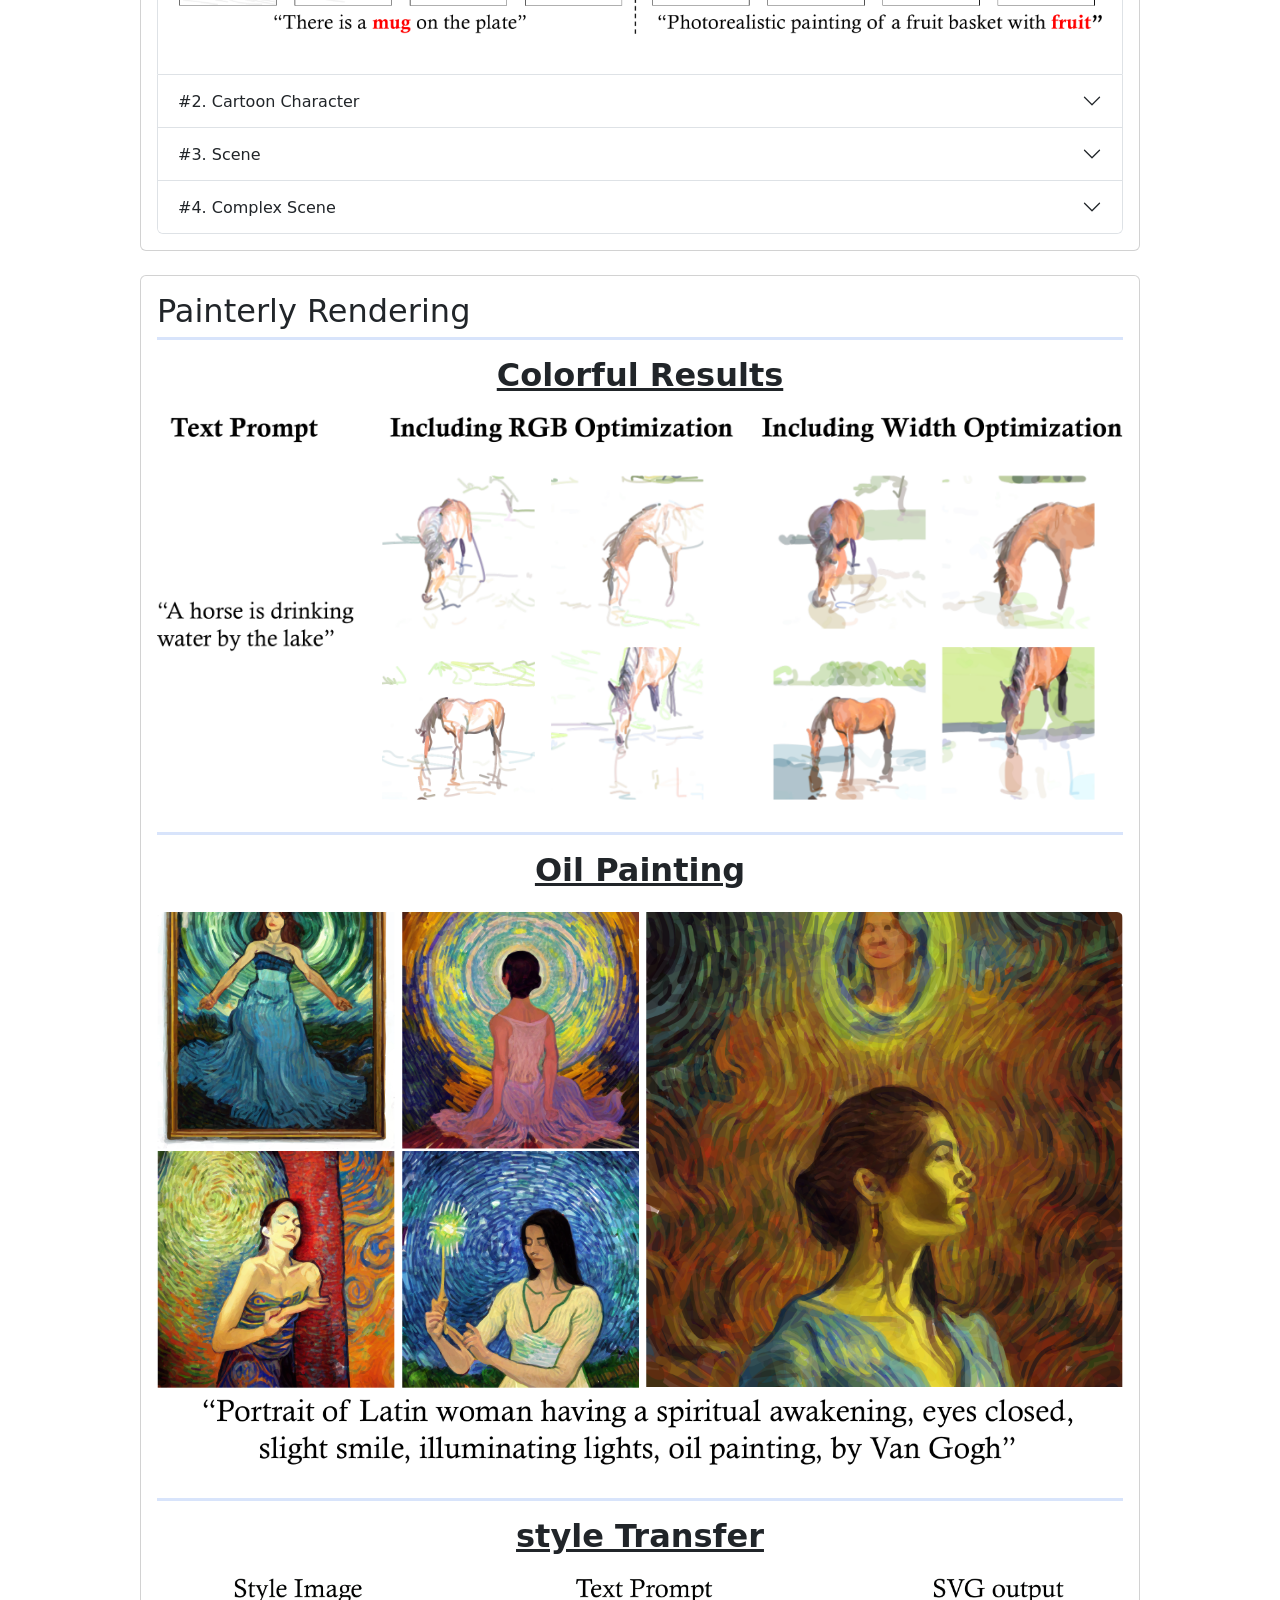
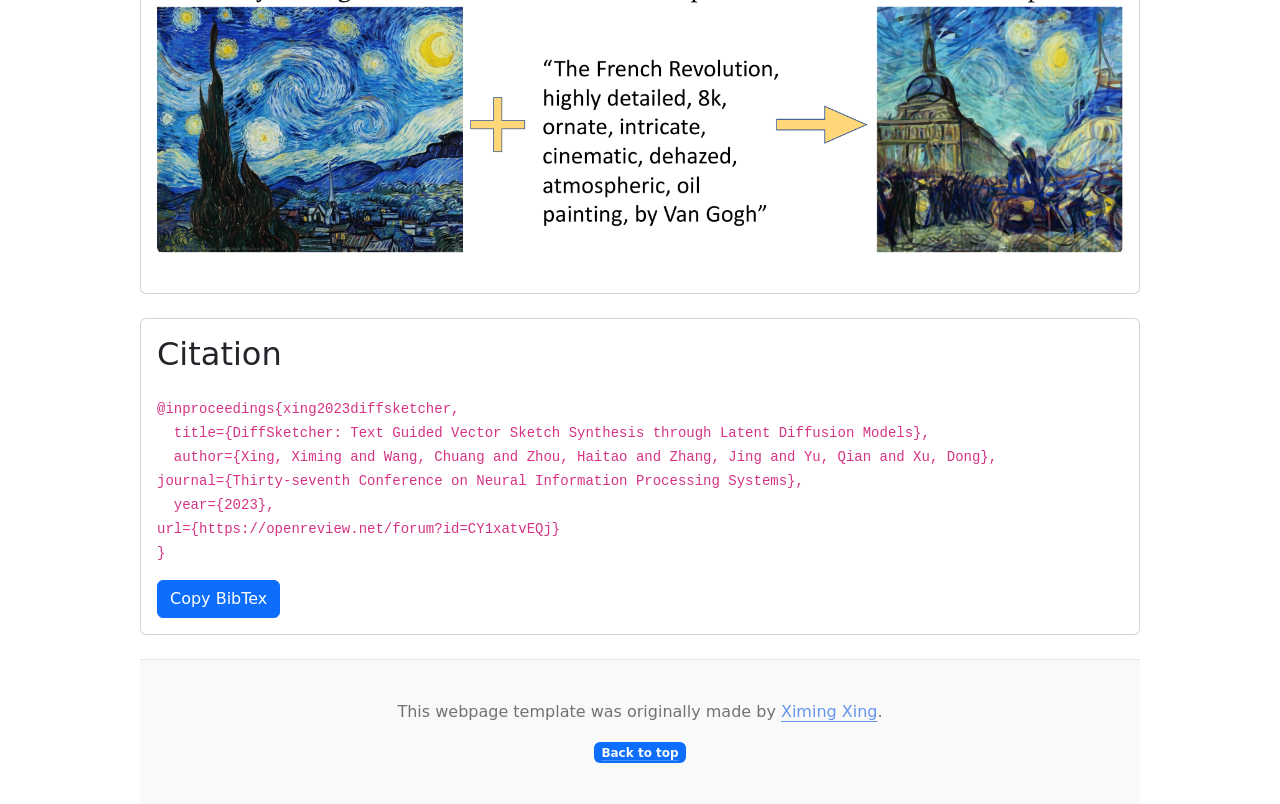
==== commit 80fcd906: "feat(webpage): add favicon" ====
--- a/index.html
+++ b/index.html
@@ -30,9 +30,12 @@
     <meta charset="utf-8">
     <meta name="viewport" content="width=device-width, initial-scale=1">
     <title>DiffSketcher: Text Guided Vector Sketch Synthesis through Latent Diffusion Models</title>
-    <meta property="og:description"
-          content="DiffSketcher: Text Guided Vector Sketch Synthesis through Latent Diffusion Models"/>
+    <!-- The description that appears when you share the link -->
+    <meta property="og:description" content="SVGDreamer: Text Guided SVG Generation with Diffusion Model"/>
+    <!-- Used to display page descriptions in search results -->
     <meta name="description" content="DiffSketcher, text-to-sketch, text2sketch ,text-to-svg, text2svg">
+    <!-- favicon -->
+    <link rel="icon" href="assets/favicon.svg" type="image/x-icon">
 </head>
 
 <body>
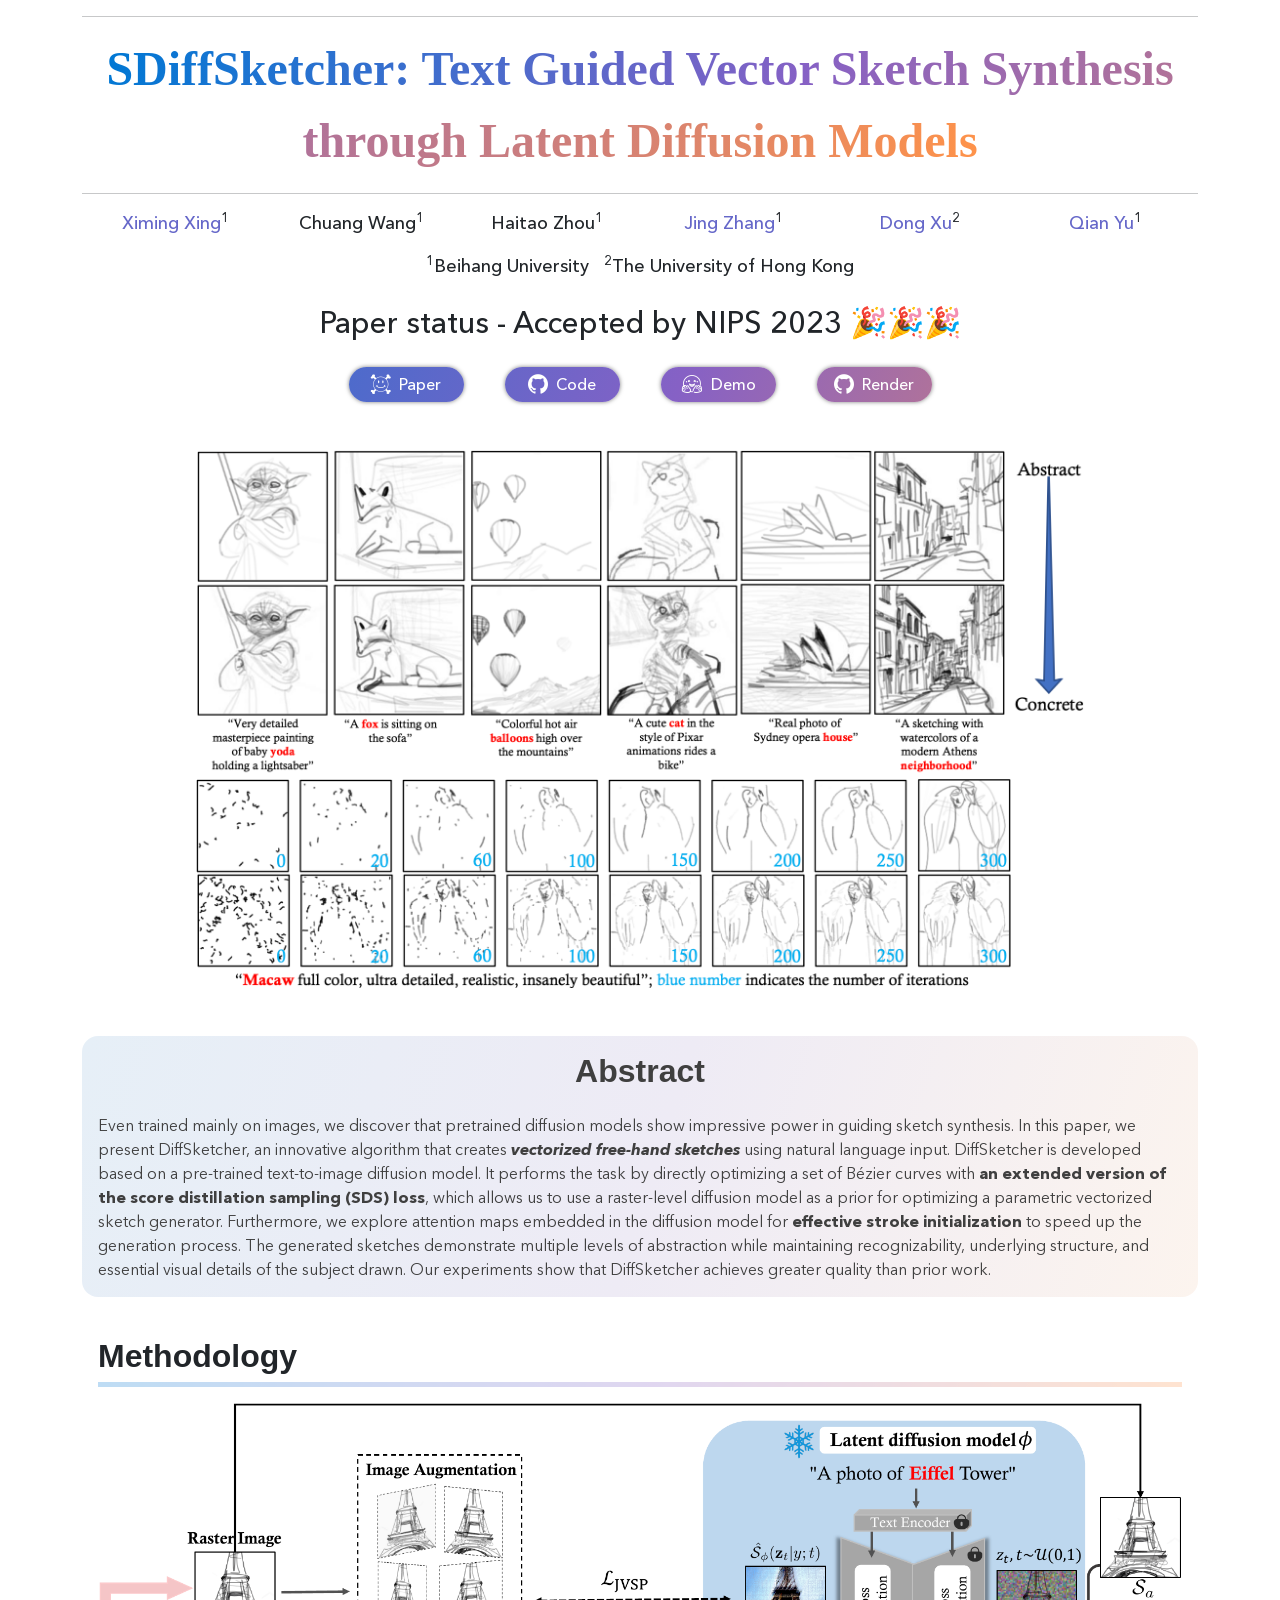
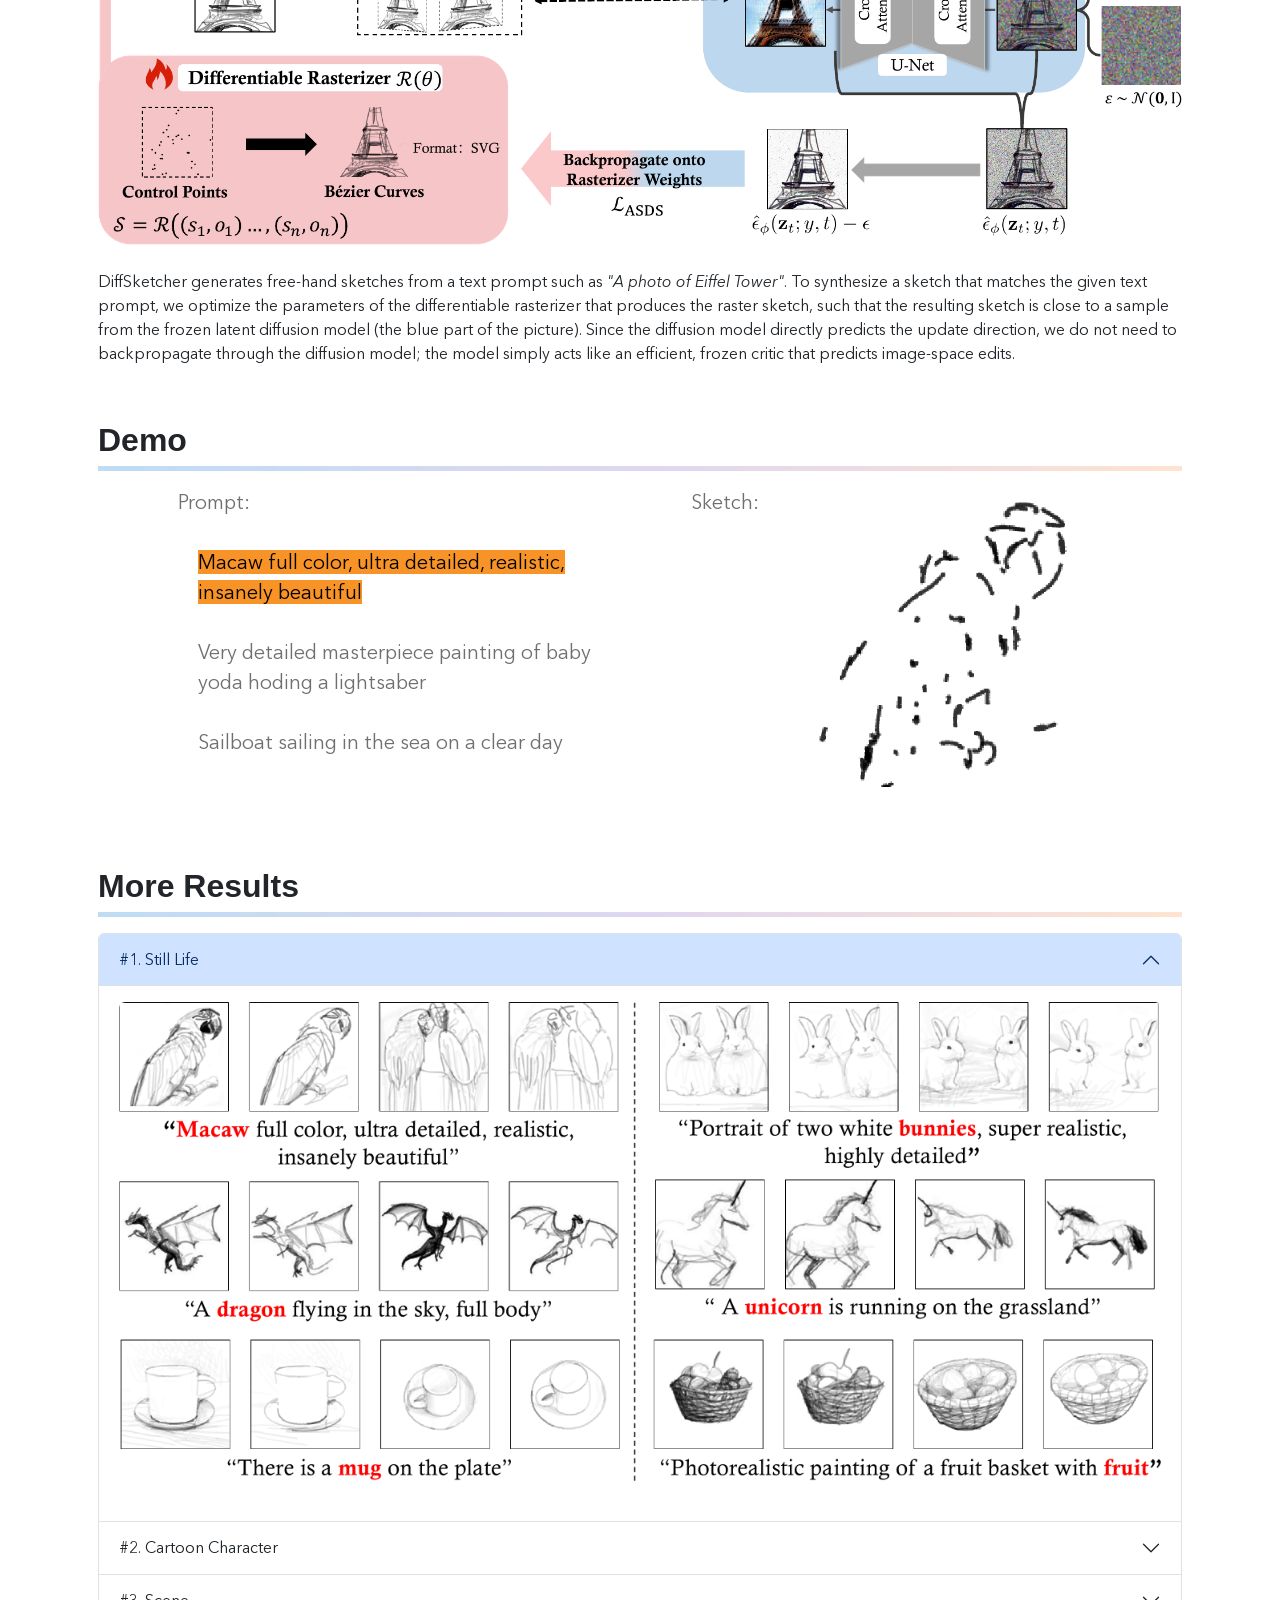
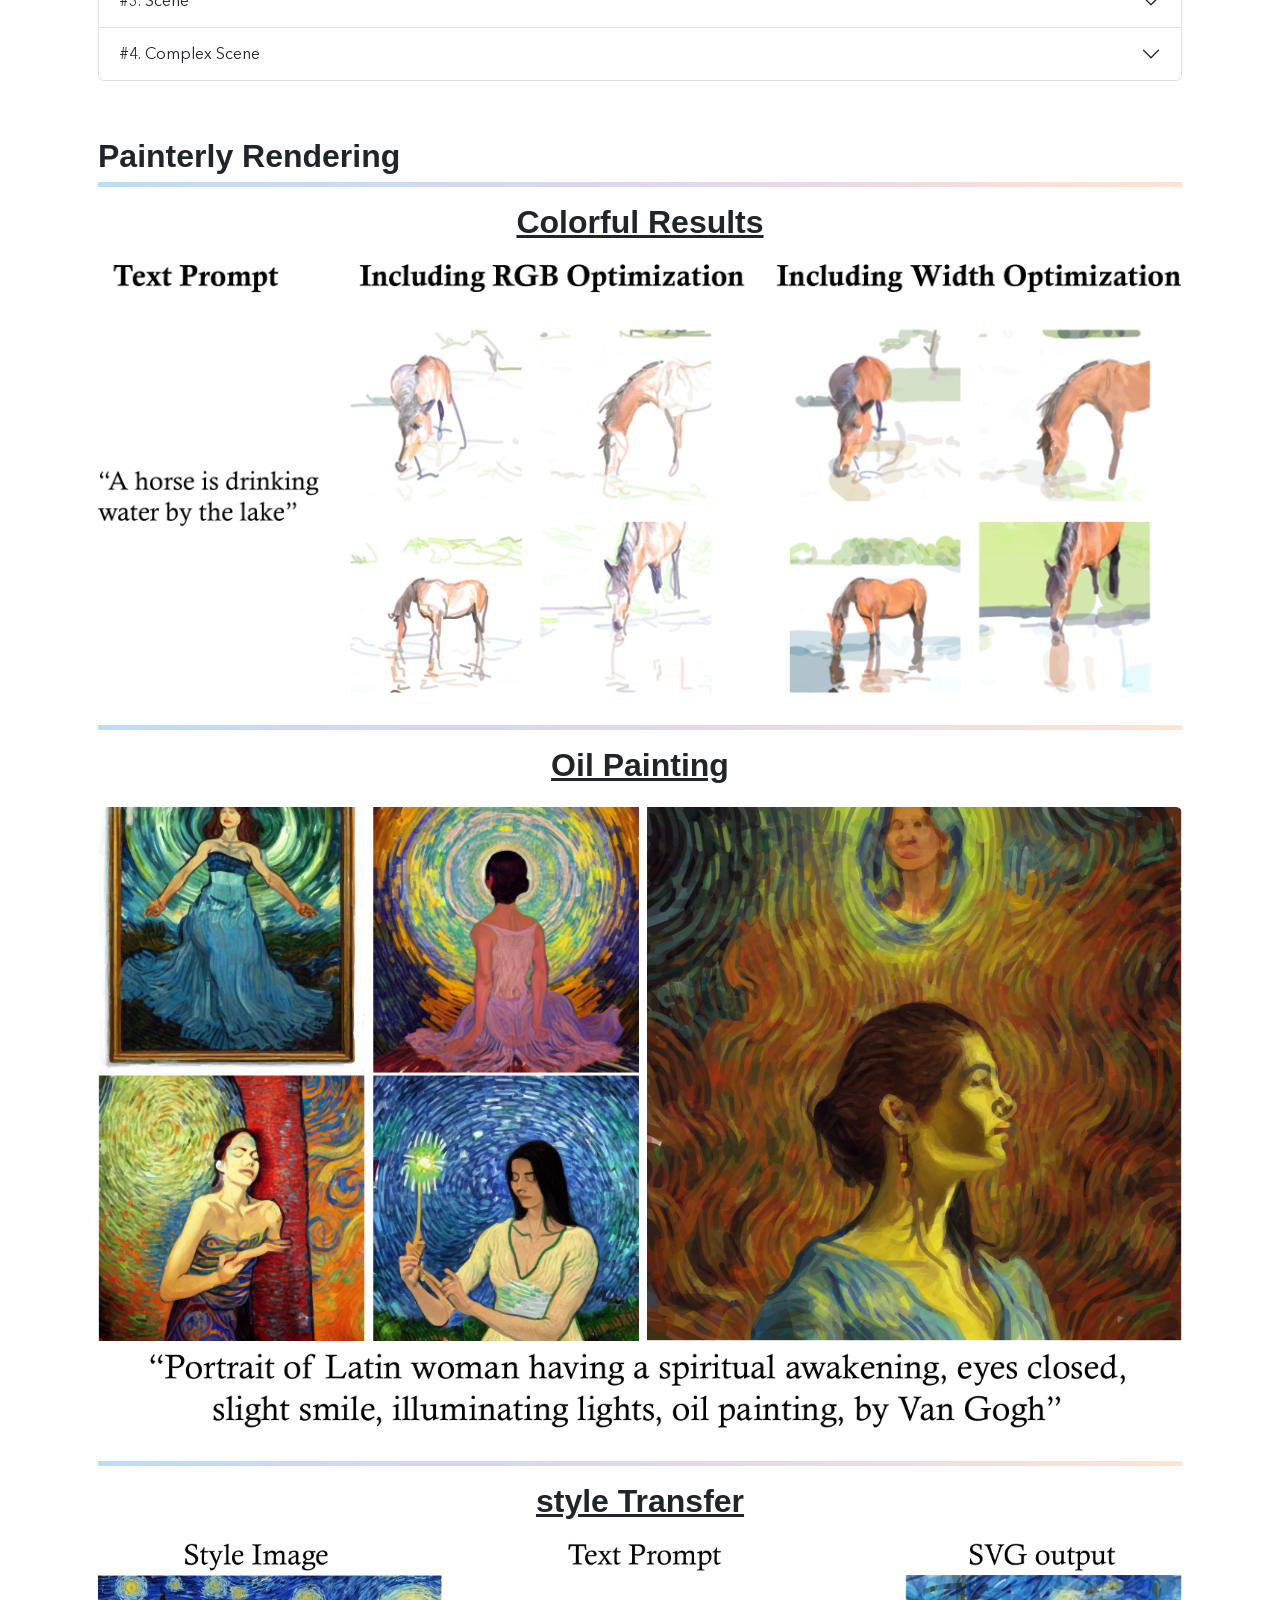
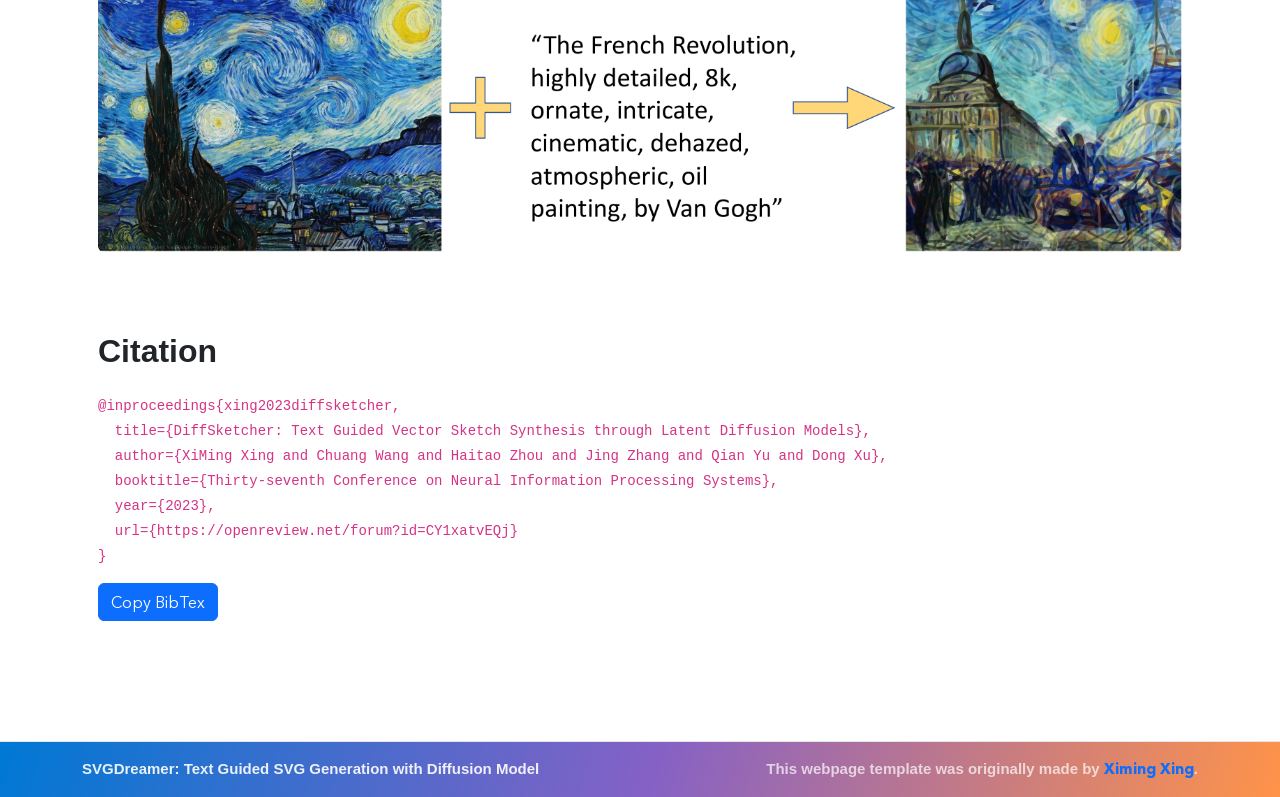
==== commit 5258a5d1: "feat(index): update style" ====
--- a/index.html
+++ b/index.html
@@ -24,16 +24,23 @@
           rel="stylesheet"
           integrity="sha384-KK94CHFLLe+nY2dmCWGMq91rCGa5gtU4mk92HdvYe+M/SXH301p5ILy+dN9+nJOZ"
           crossorigin="anonymous">
+    <!--Local Icon-->
+    <link rel="stylesheet" href="icons/style.css">
+    <!--Local Fonts-->
+    <link rel="stylesheet" href="fonts/avenir-next/stylesheet.css">
+    <link rel="stylesheet" href="fonts/segoe-print/stylesheet.css">
     <!-- Custom styles for this template -->
-    <link href="style.css" rel="stylesheet">
+    <link rel="stylesheet" href="style.css">
 
     <meta charset="utf-8">
     <meta name="viewport" content="width=device-width, initial-scale=1">
+
     <title>DiffSketcher: Text Guided Vector Sketch Synthesis through Latent Diffusion Models</title>
     <!-- The description that appears when you share the link -->
-    <meta property="og:description" content="SVGDreamer: Text Guided SVG Generation with Diffusion Model"/>
+    <meta property="og:description"
+          content="DiffSketcher: Text Guided Vector Sketch Synthesis through Latent Diffusion Models"/>
     <!-- Used to display page descriptions in search results -->
-    <meta name="description" content="DiffSketcher, text-to-sketch, text2sketch ,text-to-svg, text2svg">
+    <meta name="description" content="DiffSketcher, text-to-sketch, text2sketch, text-to-svg, text2svg, vector sketch">
     <!-- favicon -->
     <link rel="icon" href="assets/favicon.svg" type="image/x-icon">
 </head>
@@ -43,84 +50,56 @@
     <hr>
     <!-- Paper Title -->
     <div class="container text-center">
-        <span class="blog-header-logo project_name_1">DiffSketcher:</span>
-        <a class="blog-header-logo text-body-emphasis" href="https://arxiv.org/abs/2306.14685">
-            Text Guided Vector Sketch Synthesis through Latent Diffusion Models
-        </a>
+        <span class="title-font x-gradient-font">SDiffSketcher: Text Guided Vector Sketch Synthesis through Latent Diffusion Models</span>
     </div>
     <hr>
     <!-- author list -->
-    <div class="container text-center">
-        <div class="row">
-            <div class="col">
-                <p class="fs-5"><a href="https://ximinng.github.io//"
-                                   class="link-body-emphasis">Ximing Xing</a><sup>1</sup></p>
-            </div>
-            <div class="col"><p class="fs-5">Chuang Wang<sup>1</sup></p></div>
-            <div class="col"><p class="fs-5">Haitao Zhou<sup>1</sup></p></div>
-        </div>
-        <div class="row">
-            <div class="col">
-                <p class="fs-5"><a href="https://hellojing89.github.io/"
-                                   class="link-body-emphasis">Jing Zhang</a><sup>1</sup></p>
-            </div>
-            <div class="col">
-                <p class="fs-5"><a href="https://yuqian1023.github.io/" class="link-body-emphasis">Qian
-                    Yu</a><sup>1</sup><sup>*</sup></p>
-            </div>
-            <div class="col"><p class="fs-5">
-                <a href="https://www.cs.hku.hk/index.php/people/academic-staff/dongxu" class="link-body-emphasis">Dong
-                    Xu</a><sup>2</sup></p></div>
-        </div>
-    </div>
-    <!-- author organization -->
-    <div class="text-center">
-        <p class="fs-6">
-            <sup>1</sup>Beihang University &nbsp;&nbsp;
-            <sup>2</sup>The University of Hong Kong
-            <br/>
-            <sup>*</sup>Corresponding author
-        </p>
+    <div class="container author text-center">
+        <!-- authors -->
+        <div class="row gy-2">
+            <div class="col-12 col-md-2">
+                <a class="link" href="https://ximinng.github.io">Ximing Xing</a><sup>1</sup>
+            </div>
+            <div class="col-12 col-md-2">Chuang Wang<sup>1</sup></div>
+            <div class="col-12 col-md-2">Haitao Zhou<sup>1</sup></div>
+            <div class="col-12 col-md-2">
+                <a class="link" href="https://hellojing89.github.io">Jing Zhang</a><sup>1</sup>
+            </div>
+            <div class="col-12 col-md-2">
+                <a class="link" href="https://www.cs.hku.hk/people/academic-staff/dongxu">Dong Xu</a><sup>2</sup>
+            </div>
+            <div class="col-12 col-md-2">
+                <a class="link" href="https://yuqian1023.github.io">Qian Yu</a><sup>1</sup>
+            </div>
+        </div>
+        <!-- author organization -->
+        <div class="row mt-3">
+            <div class="col-12">
+                <sup>1</sup>Beihang University &nbsp;&nbsp;<sup>2</sup>The University of Hong Kong
+            </div>
+        </div>
     </div>
 
     <!-- paper status -->
-    <div class="text-center">
-        <h3>Paper status - Accepted by NIPS 2023 🎉🎉🎉</h3>
+    <div class="text-center" style="margin-top: 20px; font-size: 30px; font-weight: 500;">
+        Paper status - Accepted by NIPS 2023 🎉🎉🎉
     </div>
     <!-- links -->
     <div class="text-center">
         <div class="row justify-content-md-center">
-            <div class="col col-lg-3">
-                <!-- more svg icon can bre found in:  https://icons.getbootstrap.com/?q=github -->
-                <a class="icon-link icon-link-hover" style="--bs-icon-link-transform: translate3d(0, -.125rem, 0);"
-                   href="https://arxiv.org/abs/2306.14685">
-                    <svg xmlns="http://www.w3.org/2000/svg" width="16" height="16" fill="currentColor"
-                         class="bi bi-newspaper" viewBox="0 0 16 16">
-                        <path d="M0 2.5A1.5 1.5 0 0 1 1.5 1h11A1.5 1.5 0 0 1 14 2.5v10.528c0 .3-.05.654-.238.972h.738a.5.5 0 0 0 .5-.5v-9a.5.5 0 0 1 1 0v9a1.5 1.5 0 0 1-1.5 1.5H1.497A1.497 1.497 0 0 1 0 13.5v-11zM12 14c.37 0 .654-.211.853-.441.092-.106.147-.279.147-.531V2.5a.5.5 0 0 0-.5-.5h-11a.5.5 0 0 0-.5.5v11c0 .278.223.5.497.5H12z"/>
-                        <path d="M2 3h10v2H2V3zm0 3h4v3H2V6zm0 4h4v1H2v-1zm0 2h4v1H2v-1zm5-6h2v1H7V6zm3 0h2v1h-2V6zM7 8h2v1H7V8zm3 0h2v1h-2V8zm-3 2h2v1H7v-1zm3 0h2v1h-2v-1zm-3 2h2v1H7v-1zm3 0h2v1h-2v-1z"/>
-                    </svg>
-                    <h3>Paper</h3>
-                </a>
-            </div>
-            <div class="col col-lg-3">
-                <a class="icon-link icon-link-hover" style="--bs-icon-link-transform: translate3d(0, -.125rem, 0);"
-                   href="https://github.com/ximinng/DiffSketcher">
-                    <svg xmlns="http://www.w3.org/2000/svg" width="16" height="16" fill="currentColor"
-                         class="bi bi-github" viewBox="0 0 16 16">
-                        <path d="M8 0C3.58 0 0 3.58 0 8c0 3.54 2.29 6.53 5.47 7.59.4.07.55-.17.55-.38 0-.19-.01-.82-.01-1.49-2.01.37-2.53-.49-2.69-.94-.09-.23-.48-.94-.82-1.13-.28-.15-.68-.52-.01-.53.63-.01 1.08.58 1.23.82.72 1.21 1.87.87 2.33.66.07-.52.28-.87.51-1.07-1.78-.2-3.64-.89-3.64-3.95 0-.87.31-1.59.82-2.15-.08-.2-.36-1.02.08-2.12 0 0 .67-.21 2.2.82.64-.18 1.32-.27 2-.27.68 0 1.36.09 2 .27 1.53-1.04 2.2-.82 2.2-.82.44 1.1.16 1.92.08 2.12.51.56.82 1.27.82 2.15 0 3.07-1.87 3.75-3.65 3.95.29.25.54.73.54 1.48 0 1.07-.01 1.93-.01 2.2 0 .21.15.46.55.38A8.012 8.012 0 0 0 16 8c0-4.42-3.58-8-8-8z"/>
-                    </svg>
-                    <h3>Code</h3>
-                </a>
-            </div>
-            <div class="col col-lg-3">
-                <a class="icon-link icon-link-hover" style="--bs-icon-link-transform: translate3d(0, -.125rem, 0);"
-                   href="https://ximinng.github.io/PyTorch-SVGRender-project/">
-                    <svg xmlns="http://www.w3.org/2000/svg" width="16" height="16" fill="currentColor"
-                         class="bi bi-github" viewBox="0 0 16 16">
-                        <path d="M8 0C3.58 0 0 3.58 0 8c0 3.54 2.29 6.53 5.47 7.59.4.07.55-.17.55-.38 0-.19-.01-.82-.01-1.49-2.01.37-2.53-.49-2.69-.94-.09-.23-.48-.94-.82-1.13-.28-.15-.68-.52-.01-.53.63-.01 1.08.58 1.23.82.72 1.21 1.87.87 2.33.66.07-.52.28-.87.51-1.07-1.78-.2-3.64-.89-3.64-3.95 0-.87.31-1.59.82-2.15-.08-.2-.36-1.02.08-2.12 0 0 .67-.21 2.2.82.64-.18 1.32-.27 2-.27.68 0 1.36.09 2 .27 1.53-1.04 2.2-.82 2.2-.82.44 1.1.16 1.92.08 2.12.51.56.82 1.27.82 2.15 0 3.07-1.87 3.75-3.65 3.95.29.25.54.73.54 1.48 0 1.07-.01 1.93-.01 2.2 0 .21.15.46.55.38A8.012 8.012 0 0 0 16 8c0-4.42-3.58-8-8-8z"/>
-                    </svg>
-                    <h3>Pytorch-SVGRender</h3>
-                </a>
+            <div id="links">
+                <div class="col col-lg-2">
+                    <a id="arxiv" href="https://arxiv.org/abs/2306.14685">Paper</a>
+                </div>
+                <div class="col col-lg-2">
+                    <a id="code" href="https://github.com/ximinng/DiffSketcher">Code</a>
+                </div>
+                <div class="col col-lg-2">
+                    <a id="demo" href="https://huggingface.co/spaces/SVGRender/DiffSketcher">Demo</a>
+                </div>
+                <div class="col col-lg-2">
+                    <a id="code" href="https://github.com/ximinng/PyTorch-SVGRender">Render</a>
+                </div>
             </div>
         </div>
     </div>
@@ -129,12 +108,9 @@
     <!-- teaser -->
     <div class="text-center">
         <figure class="figure">
-            <img src="./assets/teaser.png" class="img-thumbnail figure-img img-fluid rounded" alt="teaser"
-                 style="width:1000px">
-            <figcaption class="figure-caption" style="font-size:16px; width: 1000px;">
-                Visualizations of the vector sketches generated by our proposed method, DiffSketcher. For each example,
-                we show two sketches with a different number of strokes.
-            </figcaption>
+            <img src="./assets/teaser.png" class="figure-img img-fluid rounded"
+                 width="80%" height="auto"
+                 alt="DiffSketcher teaser">
         </figure>
     </div>
 
@@ -143,21 +119,21 @@
 
 <main class="container">
     <!-- Abstract -->
-    <div class="card" style="width:1000px; margin:0 auto;">
-        <div class="card-body">
+    <div class="card border-0">
+        <div class="card-body x-gradient-block">
             <h2 class="card-title text-center card-title-margin">Abstract</h2>
             <p class="card-text">
                 Even trained mainly on images, we discover that pretrained diffusion models show impressive power in
                 guiding sketch synthesis.
-                In this paper, we present DiffSketcher, an innovative algorithm that creates <i>vectorized</i> free-hand
-                sketches using natural language input.
+                In this paper, we present DiffSketcher, an innovative algorithm that creates <b><i>vectorized free-hand
+                sketches</i></b> using natural language input.
                 DiffSketcher is developed based on a pre-trained text-to-image diffusion model. It performs the task by
-                directly optimizing a set of Bézier curves with an extended version of the score distillation sampling
-                (SDS) loss,
+                directly optimizing a set of Bézier curves with <b>an extended version of the score distillation sampling
+                (SDS) loss</b>,
                 which allows us to use a raster-level diffusion model as a prior for optimizing a parametric vectorized
                 sketch generator.
-                Furthermore, we explore attention maps embedded in the diffusion model for effective stroke
-                initialization to speed up the generation process.
+                Furthermore, we explore attention maps embedded in the diffusion model for <b>effective stroke
+                initialization</b> to speed up the generation process.
                 The generated sketches demonstrate multiple levels of abstraction while maintaining recognizability,
                 underlying structure, and essential visual details of the subject drawn. Our experiments show that
                 DiffSketcher achieves greater quality than prior work.
@@ -167,7 +143,7 @@
     <br>
 
     <!-- Methodology -->
-    <div class="card" style="width:1000px; margin:0 auto;">
+    <div class="card border-0">
         <div class="card-body">
             <h2 class="card-title card-title-margin">Methodology</h2>
             <hr class="body-hr"/>
@@ -181,8 +157,8 @@
             <p class="card-text">
                 DiffSketcher generates free-hand sketches from a text prompt such as <i>"A photo of Eiffel Tower"</i>.
                 To synthesize a sketch that matches the given text prompt, we optimize the parameters of the
-                differentiable rasterizer <span class="cssFont_1">R</span> that produces the raster sketch <span
-                    class="cssFont_1">S</span>, such that the resulting sketch is close to a sample from the frozen
+                differentiable rasterizer that produces the raster sketch, such that the resulting sketch is close to a
+                sample from the frozen
                 latent diffusion model (the blue part of the picture).
                 Since the diffusion model directly predicts the update direction, we do not need to backpropagate
                 through the diffusion model; the model simply acts like an efficient, frozen critic that predicts
@@ -193,7 +169,7 @@
     <br>
 
     <!-- Demo -->
-    <div class="card" style="width:1000px; margin:0 auto;">
+    <div class="card border-0">
         <div class="card-body">
             <h2 class="card-title card-title-margin">Demo</h2>
             <hr class="body-hr"/>
@@ -235,7 +211,7 @@
     <br>
 
     <!-- Results -->
-    <div class="card" style="width:1000px; margin:0 auto;">
+    <div class="card border-0">
         <div class="card-body">
             <h2 class="card-title card-title-margin">More Results</h2>
             <hr class="body-hr"/>
@@ -308,7 +284,7 @@
     <br>
 
     <!-- Colorful Results -->
-    <div class="card" style="width:1000px; margin:0 auto;">
+    <div class="card border-0">
         <div class="card-body">
             <h2 class="card-title card-title-margin">Painterly Rendering</h2>
             <hr class="body-hr"/>
@@ -348,18 +324,19 @@
     <br>
 
     <!-- Citation -->
-    <div class="card" style="width:1000px; margin:0 auto;">
+    <div class="card border-0">
         <div class="card-body">
             <h2 class="card-title card-title-margin">Citation</h2>
             <p id="bibtex" class="card-text" style="border: #1a1c20 1px">
-                <code> @inproceedings{xing2023diffsketcher,<br>
+                <code>
+                    @inproceedings{xing2023diffsketcher,<br/>
                     &nbsp;&nbsp;title={DiffSketcher: Text Guided Vector Sketch Synthesis through Latent Diffusion
-                    Models},<br>
-                    &nbsp;&nbsp;author={Xing, Ximing and Wang, Chuang and Zhou, Haitao and Zhang, Jing and Yu, Qian and
-                    Xu, Dong},<br>
-                    journal={Thirty-seventh Conference on Neural Information Processing Systems},<br>
-                    &nbsp;&nbsp;year={2023},<br>
-                    url={https://openreview.net/forum?id=CY1xatvEQj}<br>
+                    Models},<br/>
+                    &nbsp;&nbsp;author={XiMing Xing and Chuang Wang and Haitao Zhou and Jing Zhang and Qian Yu and Dong
+                    Xu}, <br/>
+                    &nbsp;&nbsp;booktitle={Thirty-seventh Conference on Neural Information Processing Systems},<br/>
+                    &nbsp;&nbsp;year={2023},<br/>
+                    &nbsp;&nbsp;url={https://openreview.net/forum?id=CY1xatvEQj}<br/>
                     }
                 </code>
             </p>
@@ -403,19 +380,22 @@
 
 </main>
 
-<footer class="container blog-footer" style="width:1000px; margin:0 auto;">
-    <p>
-        This webpage template was originally made by
-        <a href="https://github.com/ximinng"
-           class="link-offset-2 link-underline-opacity-25 link-underline-opacity-100-hover">Ximing Xing</a>.
-    </p>
+
+<footer class="footer">
     <div class="container">
-        <div class="badge bg-primary text-wrap">
-            <p>
-                <a href="#" class="link-light link-offset-2 link-underline-opacity-25 link-underline-opacity-100-hover">
-                    Back to top
-                </a>
-            </p>
+        <div class="row align-items-center">
+            <!-- left layout -->
+            <div class="col-12 col-md-6 text-md-start text-center">
+                <p class="footer-title mb-0">SVGDreamer: Text Guided SVG Generation with Diffusion Model</p>
+            </div>
+            <!-- right layout -->
+            <div class="col-12 col-md-6 text-md-end text-center">
+                <p class="footer-text mb-0">
+                    This webpage template was originally made by
+                    <a href="https://github.com/ximinng/GithubPages-Template" class="link-primary text-decoration-none">Ximing
+                        Xing</a>.
+                </p>
+            </div>
         </div>
     </div>
 </footer>
--- a/icons/style.css
+++ b/icons/style.css
@@ -0,0 +1,45 @@
+@font-face {
+  font-family: 'icomoon';
+  src:  url('fonts/icomoon.eot?cgyymw');
+  src:  url('fonts/icomoon.eot?cgyymw#iefix') format('embedded-opentype'),
+    url('fonts/icomoon.ttf?cgyymw') format('truetype'),
+    url('fonts/icomoon.woff?cgyymw') format('woff'),
+    url('fonts/icomoon.svg?cgyymw#icomoon') format('svg');
+  font-weight: normal;
+  font-style: normal;
+  font-display: block;
+}
+
+[class^="icon-"], [class*=" icon-"] {
+  /* use !important to prevent issues with browser extensions that change fonts */
+  font-family: 'icomoon' !important;
+  speak: never;
+  font-style: normal;
+  font-weight: normal;
+  font-variant: normal;
+  text-transform: none;
+  line-height: 1;
+
+  /* Better Font Rendering =========== */
+  -webkit-font-smoothing: antialiased;
+  -moz-osx-font-smoothing: grayscale;
+}
+
+.icon-huggingface:before {
+  content: "\e005";
+}
+.icon-arxiv:before {
+  content: "\e001";
+}
+.icon-paper:before {
+  content: "\e000";
+}
+.icon-video:before {
+  content: "\e003";
+}
+.icon-code:before {
+  content: "\e002";
+}
+.icon-poster:before {
+  content: "\e004";
+}
--- a/fonts/avenir-next/stylesheet.css
+++ b/fonts/avenir-next/stylesheet.css
@@ -0,0 +1,192 @@
+@font-face {
+    font-family: 'Avenir Next Cyr';
+    src: url('AvenirNextCyr-UltraLight.eot');
+    src: local('Avenir Next Cyr Ultra Light'), local('AvenirNextCyr-UltraLight'),
+        url('AvenirNextCyr-UltraLight.eot?#iefix') format('embedded-opentype'),
+        url('AvenirNextCyr-UltraLight.woff2') format('woff2'),
+        url('AvenirNextCyr-UltraLight.woff') format('woff'),
+        url('AvenirNextCyr-UltraLight.ttf') format('truetype');
+    font-weight: 100;
+    font-style: normal;
+}
+
+@font-face {
+    font-family: 'Avenir Next Cyr';
+    src: url('AvenirNextCyr-UltraLightIt.eot');
+    src: local('Avenir Next Cyr Ultra Light Italic'), local('AvenirNextCyr-UltraLightIt'),
+        url('AvenirNextCyr-UltraLightIt.eot?#iefix') format('embedded-opentype'),
+        url('AvenirNextCyr-UltraLightIt.woff2') format('woff2'),
+        url('AvenirNextCyr-UltraLightIt.woff') format('woff'),
+        url('AvenirNextCyr-UltraLightIt.ttf') format('truetype');
+    font-weight: 100;
+    font-style: italic;
+}
+
+@font-face {
+    font-family: 'Avenir Next Cyr';
+    src: url('AvenirNextCyr-Thin.eot');
+    src: local('Avenir Next Cyr Thin'), local('AvenirNextCyr-Thin'),
+        url('AvenirNextCyr-Thin.eot?#iefix') format('embedded-opentype'),
+        url('AvenirNextCyr-Thin.woff2') format('woff2'),
+        url('AvenirNextCyr-Thin.woff') format('woff'),
+        url('AvenirNextCyr-Thin.ttf') format('truetype');
+    font-weight: 200;
+    font-style: normal;
+}
+
+@font-face {
+    font-family: 'Avenir Next Cyr';
+    src: url('AvenirNextCyr-ThinItalic.eot');
+    src: local('Avenir Next Cyr Thin Italic'), local('AvenirNextCyr-ThinItalic'),
+        url('AvenirNextCyr-ThinItalic.eot?#iefix') format('embedded-opentype'),
+        url('AvenirNextCyr-ThinItalic.woff2') format('woff2'),
+        url('AvenirNextCyr-ThinItalic.woff') format('woff'),
+        url('AvenirNextCyr-ThinItalic.ttf') format('truetype');
+    font-weight: 200;
+    font-style: italic;
+}
+
+@font-face {
+    font-family: 'Avenir Next Cyr';
+    src: url('AvenirNextCyr-Light.eot');
+    src: local('Avenir Next Cyr Light'), local('AvenirNextCyr-Light'),
+        url('AvenirNextCyr-Light.eot?#iefix') format('embedded-opentype'),
+        url('AvenirNextCyr-Light.woff2') format('woff2'),
+        url('AvenirNextCyr-Light.woff') format('woff'),
+        url('AvenirNextCyr-Light.ttf') format('truetype');
+    font-weight: 300;
+    font-style: normal;
+}
+
+@font-face {
+    font-family: 'Avenir Next Cyr';
+    src: url('AvenirNextCyr-LightItalic.eot');
+    src: local('Avenir Next Cyr Light Italic'), local('AvenirNextCyr-LightItalic'),
+        url('AvenirNextCyr-LightItalic.eot?#iefix') format('embedded-opentype'),
+        url('AvenirNextCyr-LightItalic.woff2') format('woff2'),
+        url('AvenirNextCyr-LightItalic.woff') format('woff'),
+        url('AvenirNextCyr-LightItalic.ttf') format('truetype');
+    font-weight: 300;
+    font-style: italic;
+}
+
+@font-face {
+    font-family: 'Avenir Next Cyr';
+    src: url('AvenirNextCyr-Regular.eot');
+    src: local('Avenir Next Cyr Regular'), local('AvenirNextCyr-Regular'),
+        url('AvenirNextCyr-Regular.eot?#iefix') format('embedded-opentype'),
+        url('AvenirNextCyr-Regular.woff2') format('woff2'),
+        url('AvenirNextCyr-Regular.woff') format('woff'),
+        url('AvenirNextCyr-Regular.ttf') format('truetype');
+    font-weight: 400;
+    font-style: normal;
+}
+
+@font-face {
+    font-family: 'Avenir Next Cyr';
+    src: url('AvenirNextCyr-Italic.eot');
+    src: local('Avenir Next Cyr Italic'), local('AvenirNextCyr-Italic'),
+        url('AvenirNextCyr-Italic.eot?#iefix') format('embedded-opentype'),
+        url('AvenirNextCyr-Italic.woff2') format('woff2'),
+        url('AvenirNextCyr-Italic.woff') format('woff'),
+        url('AvenirNextCyr-Italic.ttf') format('truetype');
+    font-weight: 400;
+    font-style: italic;
+}
+
+@font-face {
+    font-family: 'Avenir Next Cyr';
+    src: url('AvenirNextCyr-Medium.eot');
+    src: local('Avenir Next Cyr Medium'), local('AvenirNextCyr-Medium'),
+        url('AvenirNextCyr-Medium.eot?#iefix') format('embedded-opentype'),
+        url('AvenirNextCyr-Medium.woff2') format('woff2'),
+        url('AvenirNextCyr-Medium.woff') format('woff'),
+        url('AvenirNextCyr-Medium.ttf') format('truetype');
+    font-weight: 500;
+    font-style: normal;
+}
+
+@font-face {
+    font-family: 'Avenir Next Cyr';
+    src: url('AvenirNextCyr-MediumItalic.eot');
+    src: local('Avenir Next Cyr Medium Italic'), local('AvenirNextCyr-MediumItalic'),
+        url('AvenirNextCyr-MediumItalic.eot?#iefix') format('embedded-opentype'),
+        url('AvenirNextCyr-MediumItalic.woff2') format('woff2'),
+        url('AvenirNextCyr-MediumItalic.woff') format('woff'),
+        url('AvenirNextCyr-MediumItalic.ttf') format('truetype');
+    font-weight: 500;
+    font-style: italic;
+}
+
+@font-face {
+    font-family: 'Avenir Next Cyr';
+    src: url('AvenirNextCyr-Demi.eot');
+    src: local('Avenir Next Cyr Demi'), local('AvenirNextCyr-Demi'),
+        url('AvenirNextCyr-Demi.eot?#iefix') format('embedded-opentype'),
+        url('AvenirNextCyr-Demi.woff2') format('woff2'),
+        url('AvenirNextCyr-Demi.woff') format('woff'),
+        url('AvenirNextCyr-Demi.ttf') format('truetype');
+    font-weight: 600;
+    font-style: normal;
+}
+
+@font-face {
+    font-family: 'Avenir Next Cyr';
+    src: url('AvenirNextCyr-DemiItalic.eot');
+    src: local('Avenir Next Cyr Demi Italic'), local('AvenirNextCyr-DemiItalic'),
+        url('AvenirNextCyr-DemiItalic.eot?#iefix') format('embedded-opentype'),
+        url('AvenirNextCyr-DemiItalic.woff2') format('woff2'),
+        url('AvenirNextCyr-DemiItalic.woff') format('woff'),
+        url('AvenirNextCyr-DemiItalic.ttf') format('truetype');
+    font-weight: 600;
+    font-style: italic;
+}
+
+@font-face {
+    font-family: 'Avenir Next Cyr';
+    src: url('AvenirNextCyr-Bold.eot');
+    src: local('Avenir Next Cyr Bold'), local('AvenirNextCyr-Bold'),
+        url('AvenirNextCyr-Bold.eot?#iefix') format('embedded-opentype'),
+        url('AvenirNextCyr-Bold.woff2') format('woff2'),
+        url('AvenirNextCyr-Bold.woff') format('woff'),
+        url('AvenirNextCyr-Bold.ttf') format('truetype');
+    font-weight: 700;
+    font-style: normal;
+}
+
+@font-face {
+    font-family: 'Avenir Next Cyr';
+    src: url('AvenirNextCyr-BoldItalic.eot');
+    src: local('Avenir Next Cyr Bold Italic'), local('AvenirNextCyr-BoldItalic'),
+        url('AvenirNextCyr-BoldItalic.eot?#iefix') format('embedded-opentype'),
+        url('AvenirNextCyr-BoldItalic.woff2') format('woff2'),
+        url('AvenirNextCyr-BoldItalic.woff') format('woff'),
+        url('AvenirNextCyr-BoldItalic.ttf') format('truetype');
+    font-weight: 700;
+    font-style: italic;
+}
+
+@font-face {
+    font-family: 'Avenir Next Cyr';
+    src: url('AvenirNextCyr-Heavy.eot');
+    src: local('Avenir Next Cyr Heavy'), local('AvenirNextCyr-Heavy'),
+        url('AvenirNextCyr-Heavy.eot?#iefix') format('embedded-opentype'),
+        url('AvenirNextCyr-Heavy.woff2') format('woff2'),
+        url('AvenirNextCyr-Heavy.woff') format('woff'),
+        url('AvenirNextCyr-Heavy.ttf') format('truetype');
+    font-weight: 900;
+    font-style: normal;
+}
+
+@font-face {
+    font-family: 'Avenir Next Cyr';
+    src: url('AvenirNextCyr-HeavyItalic.eot');
+    src: local('Avenir Next Cyr Heavy Italic'), local('AvenirNextCyr-HeavyItalic'),
+        url('AvenirNextCyr-HeavyItalic.eot?#iefix') format('embedded-opentype'),
+        url('AvenirNextCyr-HeavyItalic.woff2') format('woff2'),
+        url('AvenirNextCyr-HeavyItalic.woff') format('woff'),
+        url('AvenirNextCyr-HeavyItalic.ttf') format('truetype');
+    font-weight: 900;
+    font-style: italic;
+}
+
--- a/fonts/segoe-print/stylesheet.css
+++ b/fonts/segoe-print/stylesheet.css
@@ -0,0 +1,12 @@
+@font-face {
+    font-family: 'Segoe Print';
+    src: url('SegoePrint.eot');
+    src: url('SegoePrint.eot?#iefix') format('embedded-opentype'),
+        url('SegoePrint.woff2') format('woff2'),
+        url('SegoePrint.woff') format('woff'),
+        url('SegoePrint.ttf') format('truetype');
+    font-weight: normal;
+    font-style: normal;
+    font-display: swap;
+}
+
--- a/style.css
+++ b/style.css
@@ -1,61 +1,204 @@
 /*
  * Header
  */
+
+* {
+    font-family: 'Avenir', 'Avenir Next Cyr', 'Config', 'Microsoft YaHei', 'Times New Roman';
+}
+
+a {
+    color: #6567C9;
+    text-decoration: none;
+}
+
+a.link:focus, a.link:hover {
+    color: #ff9349;
+    text-decoration: none;
+}
+
 .blog-header {
     border-bottom: 1px solid #e5e5e5;
 }
 
-.blog-header-logo {
+.title-font {
     font-family: "Playfair Display", Georgia, "Times New Roman", serif /*rtl:Amiri, Georgia, "Times New Roman", serif*/;
-    font-size: 2.25rem;
-}
-
-.blog-header-logo:hover {
-    text-decoration: none;
+    /*font-size: 2.25rem;*/
+    font-size: 3rem;
+    text-decoration: none;
+    font-weight: 600;
+}
+
+.title-font:hover {
+    text-decoration: none;
+}
+
+.rainbow-gradient-font {
+    margin-top: 0px;
+    margin-bottom: 10px;
+    background: linear-gradient(to right, #ef5350, #f48fb1, #7e57c2, #2196f3, #26c6da, #43a047, #eeff41, #f9a825, #ff5722);
+    background-clip: text;
+    -webkit-background-clip: text;
+    -webkit-text-fill-color: transparent;
+}
+
+.x-gradient-font {
+    margin-top: 0px;
+    margin-bottom: 10px;
+    /*background: linear-gradient(107.54deg, #0078d4 .39%, #8661c5 51.23%, #ff9349 100%);*/
+    background: linear-gradient(107.54deg, #0078d4 .30%, #8661c5 40.23%, #ff9349 100%);
+    background-clip: text;
+    -webkit-background-clip: text;
+    -webkit-text-fill-color: transparent;
+}
+
+/*
+ * Header Links
+ */
+#links {
+    margin: 16px 0px;
+    display: flex;
+    align-items: center;
+    justify-content: center;
+    flex-wrap: wrap;
+    /*white-space: nowrap;*/
+}
+
+#links div {
+    margin: 4px 8px;
+    width: 140px;
+    height: 38px;
+    display: flex;
+    align-items: center;
+    justify-content: center;
+}
+
+#links a {
+    width: 115px;
+    height: 35px;
+    padding: 8px 16px;
+    color: white;
+    font-size: 16px;
+    font-weight: 500;
+    background: linear-gradient(107.54deg, #0078d4 .39%, #8661c5 51.23%, #ff9349 100%) fixed;
+    border-radius: 50px;
+    box-shadow: 0px 0px 4px rgba(0, 0, 0, 0.5);
+    display: flex;
+    align-items: center;
+    justify-content: center;
+    transition: all 0.2s ease;
+    text-decoration: none;
+}
+
+#links a:hover {
+    width: 135px;
+    height: 40px;
+    font-size: 17px;
+    box-shadow: 0px 0px 6px rgba(0, 0, 0, 0.75);
+}
+
+#links a.disabled {
+    background-color: rgb(192, 192, 192);
+}
+
+#links a.disabled:hover {
+    background-color: rgb(192, 192, 192);
+}
+
+#links a::before {
+    /* use !important to prevent issues with browser extensions that change fonts */
+    font-family: 'icomoon' !important;
+    font-style: normal;
+    font-weight: normal;
+    font-variant: normal;
+    text-transform: none;
+    line-height: 1;
+
+    /* Better Font Rendering =========== */
+    -webkit-font-smoothing: antialiased;
+    -moz-osx-font-smoothing: grayscale;
+
+    margin-right: 8px;
+}
+
+#links #paper::before {
+    content: "\e000"; /* paper icon */
+    font-size: 18px;
+}
+
+#links #arxiv::before {
+    content: "\e001";
+    font-size: 20px;
+}
+
+#links #code::before {
+    content: "\e002";
+    font-size: 20px;
+}
+
+#links #poster::before {
+    content: "\e004";
+    font-size: 20px;
+}
+
+#links #video::before {
+    content: "\e003";
+    font-size: 20px;
+}
+
+#links #demo::before {
+    content: "\e005";
+    font-size: 20px;
+}
+
+/*
+ * Authors
+ */
+.author {
+    font-size: 18px;
+    font-weight: 500;
+    font-family: 'Avenir', sans-serif;
+}
+
+/*
+ * Body
+ */
+.card-title {
+    font-weight: 800;
+    font-family: 'Avenir', sans-serif;
+}
+
+.card-title-margin {
+    margin-bottom: 0.7em;
 }
 
 .body-hr {
+    position: relative;
+    height: 5px; /* 控制粗细 */
+    background: transparent; /* 背景色透明 */
     margin-top: -1em;
     margin-bottom: 1rem;
-    border: 0;
-    border-top: 3px solid cornflowerblue;
-}
-
-.project_name_1 {
-    margin-top: 0px;
-    margin-bottom: 10px;
-    font-family: sans-serif;
-    background: linear-gradient(to right, #ef5350, #f48fb1, #7e57c2, #2196f3, #26c6da, #43a047, #eeff41, #f9a825, #ff5722);
-    -webkit-background-clip: text;
-    -webkit-text-fill-color: transparent;
-}
-
-/*
- * Body
- */
-.card-title-margin {
-    margin-bottom: 0.7em;
-}
-
-a {
-    color: cornflowerblue;
-}
-
-/*
- * Footer
- */
-.blog-footer {
-    padding: 2.5rem 0;
-    color: #727272;
-    text-align: center;
-    background-color: #f9f9f9;
-    border-top: .05rem solid #e5e5e5;
-}
-
-.blog-footer p:last-child {
-    margin-bottom: 0;
-}
-
+    border: none; /* 去掉默认边框 */
+}
+
+.body-hr::before {
+    content: '';
+    position: absolute;
+    top: 0;
+    left: 0;
+    right: 0;
+    bottom: 0;
+    background: linear-gradient(107.54deg, #0078d4 .39%, #8661c5 51.23%, #ff9349 100%);
+    height: 5px; /* 控制加粗 */
+    border-radius: 0; /* 确保直边效果 */
+}
+
+.x-gradient-block {
+    color: #3f3f3f;
+    background: linear-gradient(107.54deg, #e6eff7 .39%, #eeebf5 51.23%, #fcf4ee 100%);
+    border-radius: 16px;
+    /*border: none;*/
+    /*box-shadow: none; !* 如果还想移除阴影 *!*/
+}
 
 .prompt-sweep-text {
     float: right;
@@ -97,15 +240,35 @@
     margin-left: 100px;
 }
 
-.cssFont_1 {
-    font-family: Times New Roman;
-    font-size: 20px;
-    letter-spacing: 0px;
-    word-spacing: 0px;
-    color: #000000;
-    font-weight: normal;
-    text-decoration: none;
-    font-style: oblique;
-    font-variant: normal;
-    text-transform: none;
+/*
+ * Footer
+ */
+.footer {
+    margin-top: 5rem;
+    background: linear-gradient(107.54deg, #0078d4 .39%, #8661c5 51.23%, #ff9349 100%);
+    border-top: 0.05rem solid #e5e5e5;
+    padding: 1rem 0;
+}
+
+.footer-title {
+    font-family: 'Avenir', sans-serif;
+    color: rgba(255, 255, 255, 0.9);
+    font-size: 15px;
+    font-weight: 800;
+}
+
+.footer-text {
+    font-family: 'Avenir', sans-serif;
+    color: rgba(255, 255, 255, 0.7);
+    font-size: 15px;
+    font-weight: 800;
+}
+
+.footer a {
+    color: rgba(255, 255, 255, 1);
+    font-weight: bold;
+}
+
+.footer a:hover {
+    text-decoration: underline;
 }
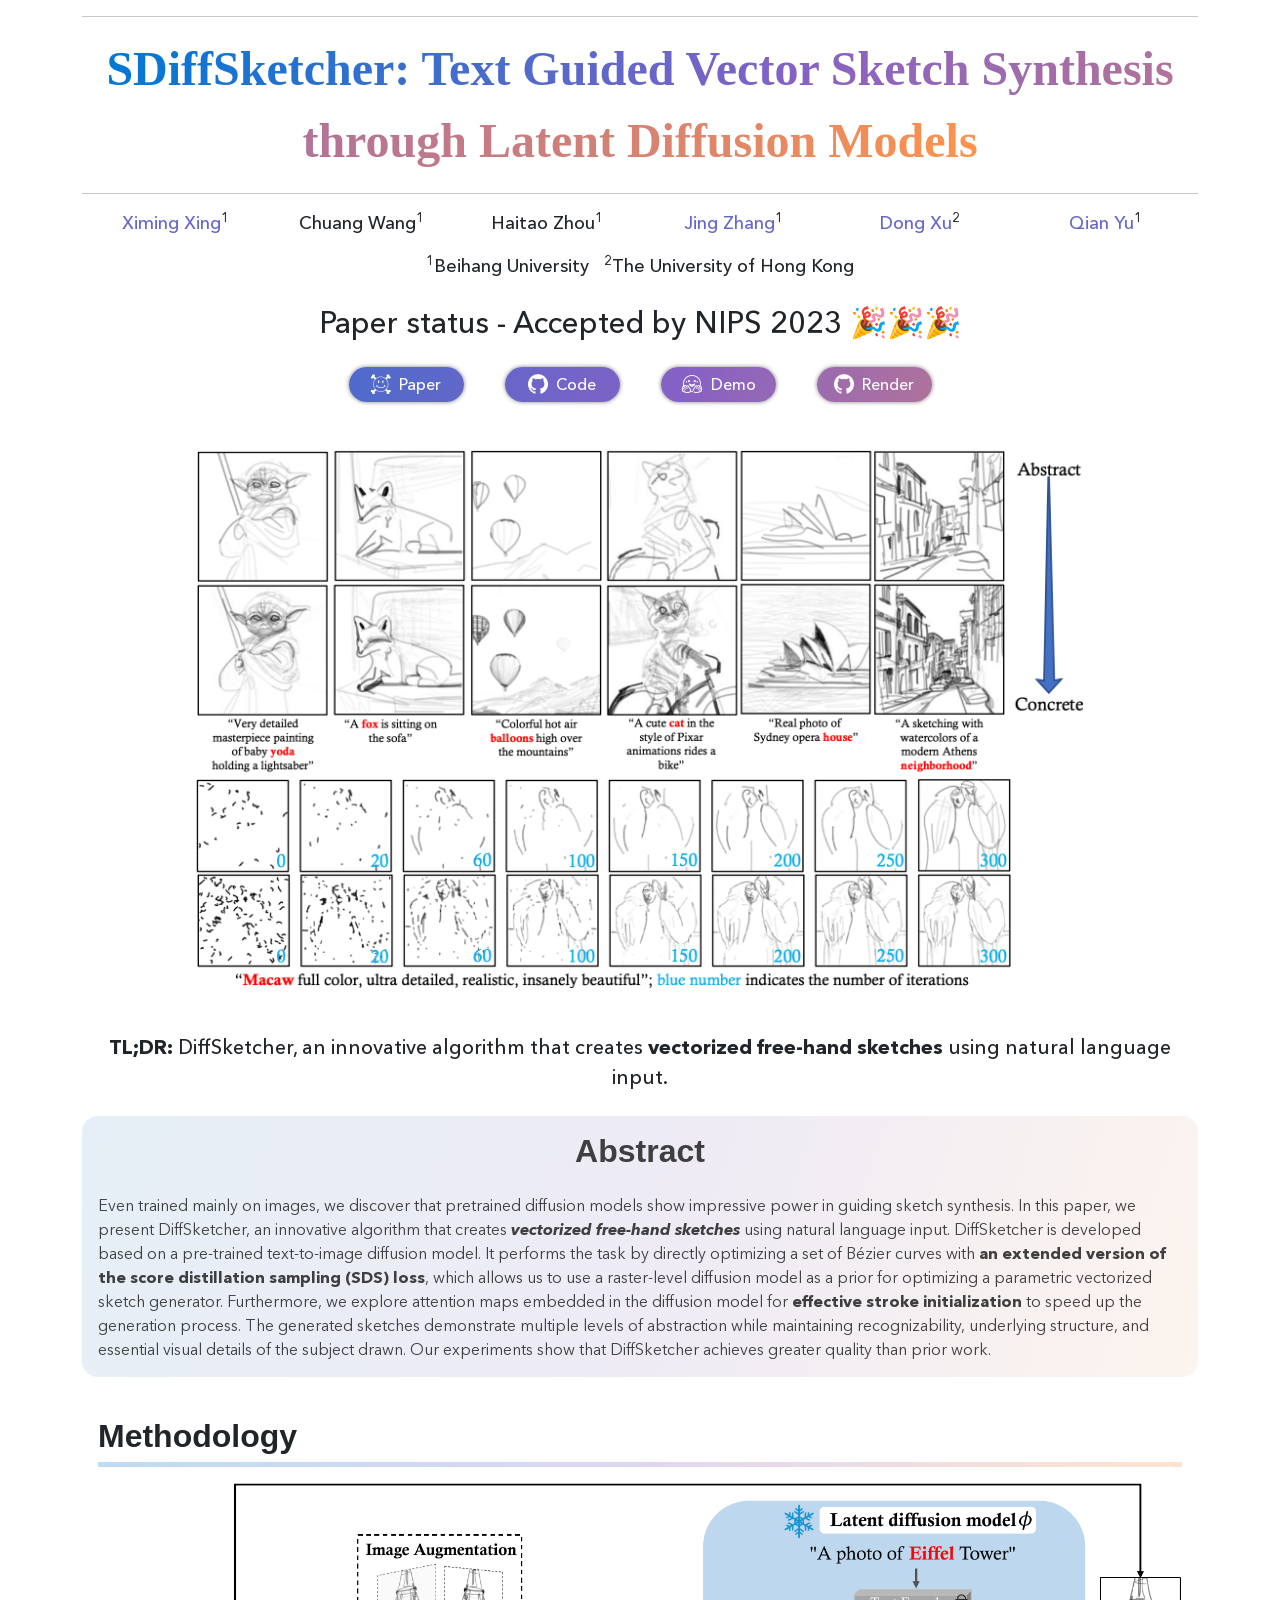
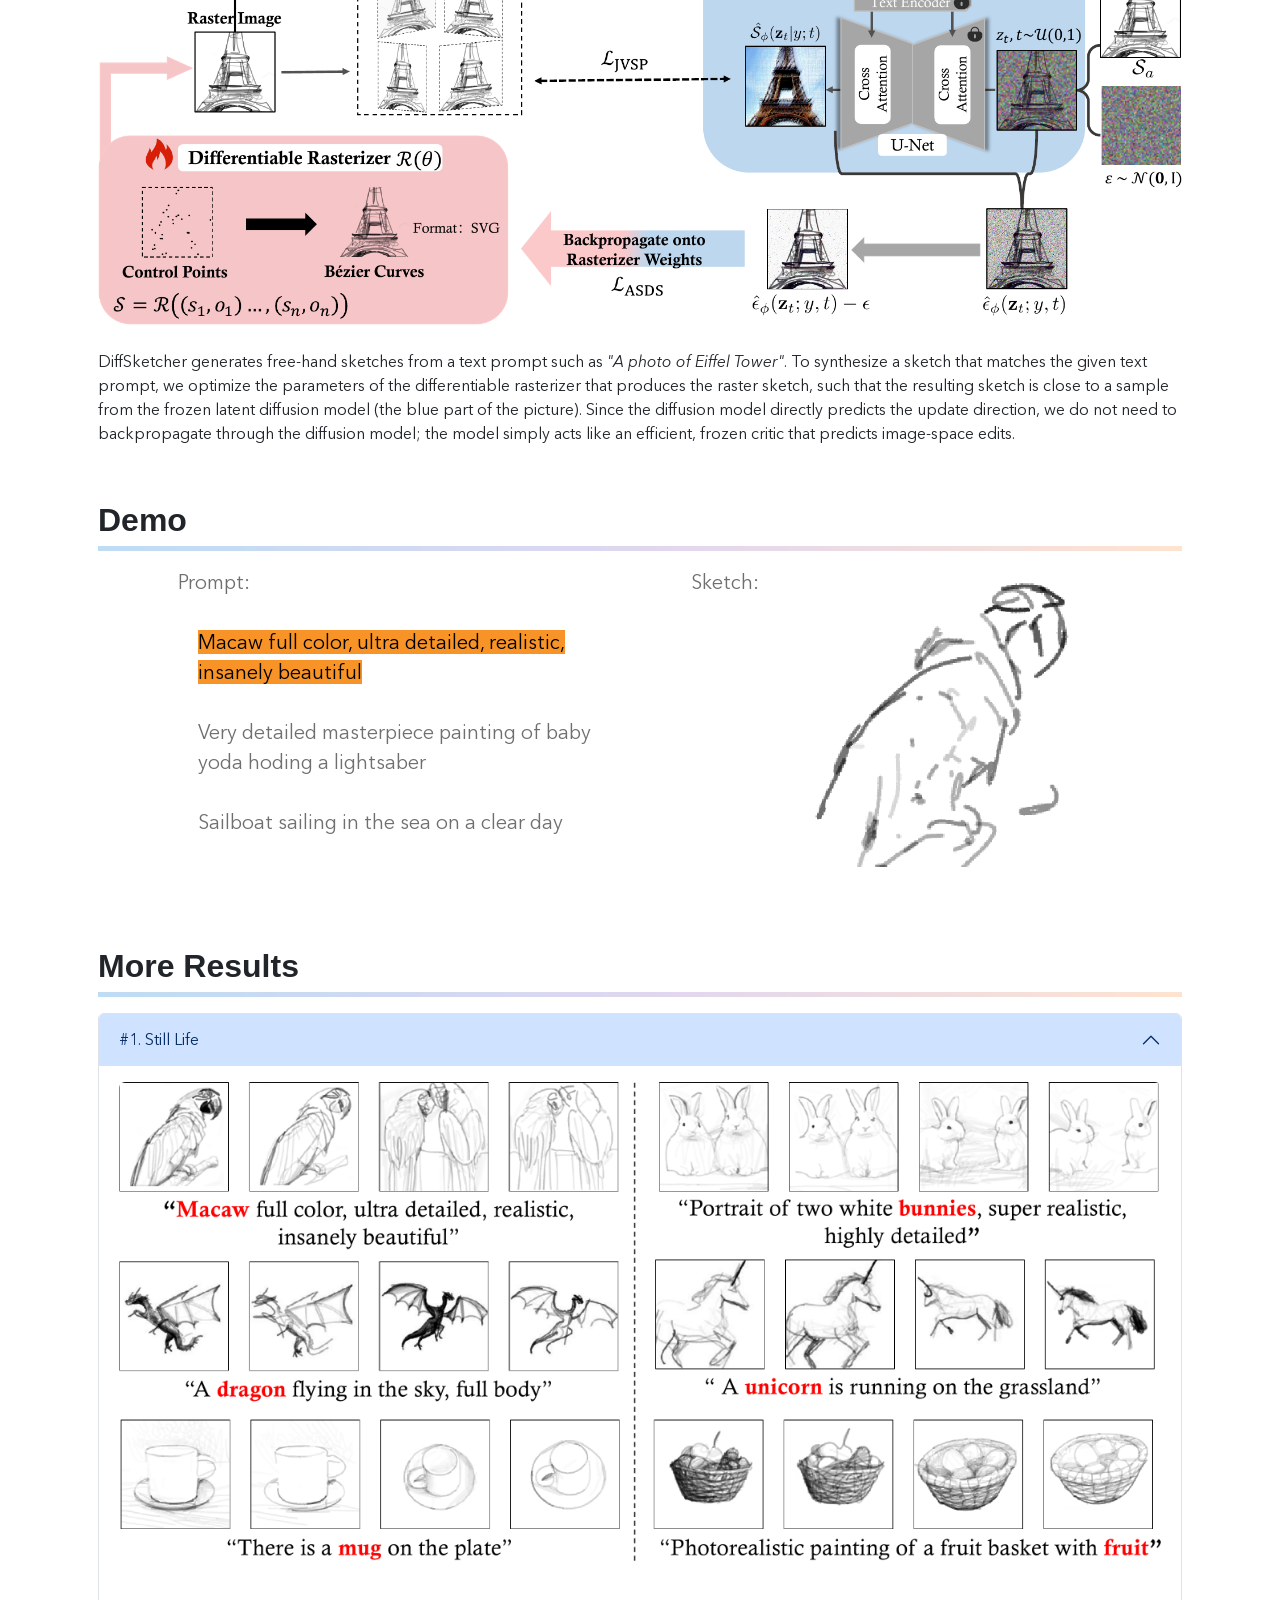
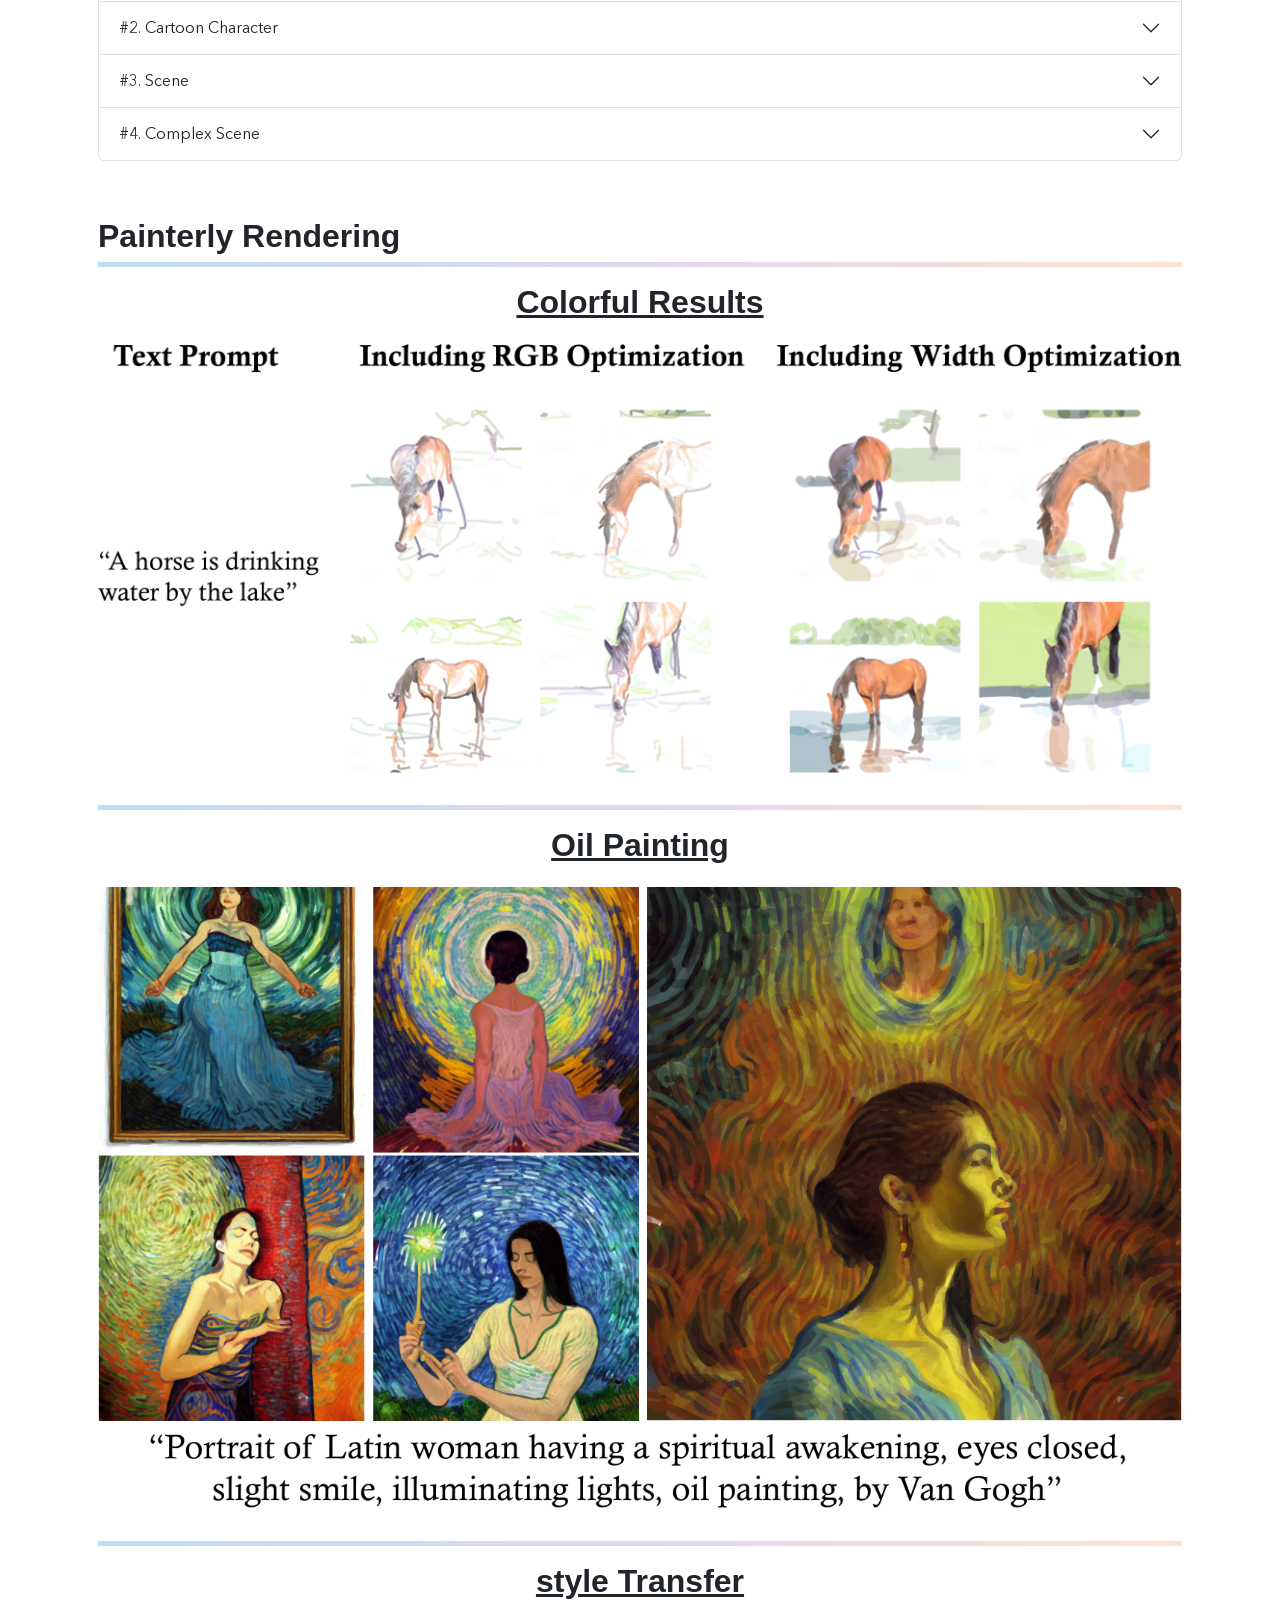
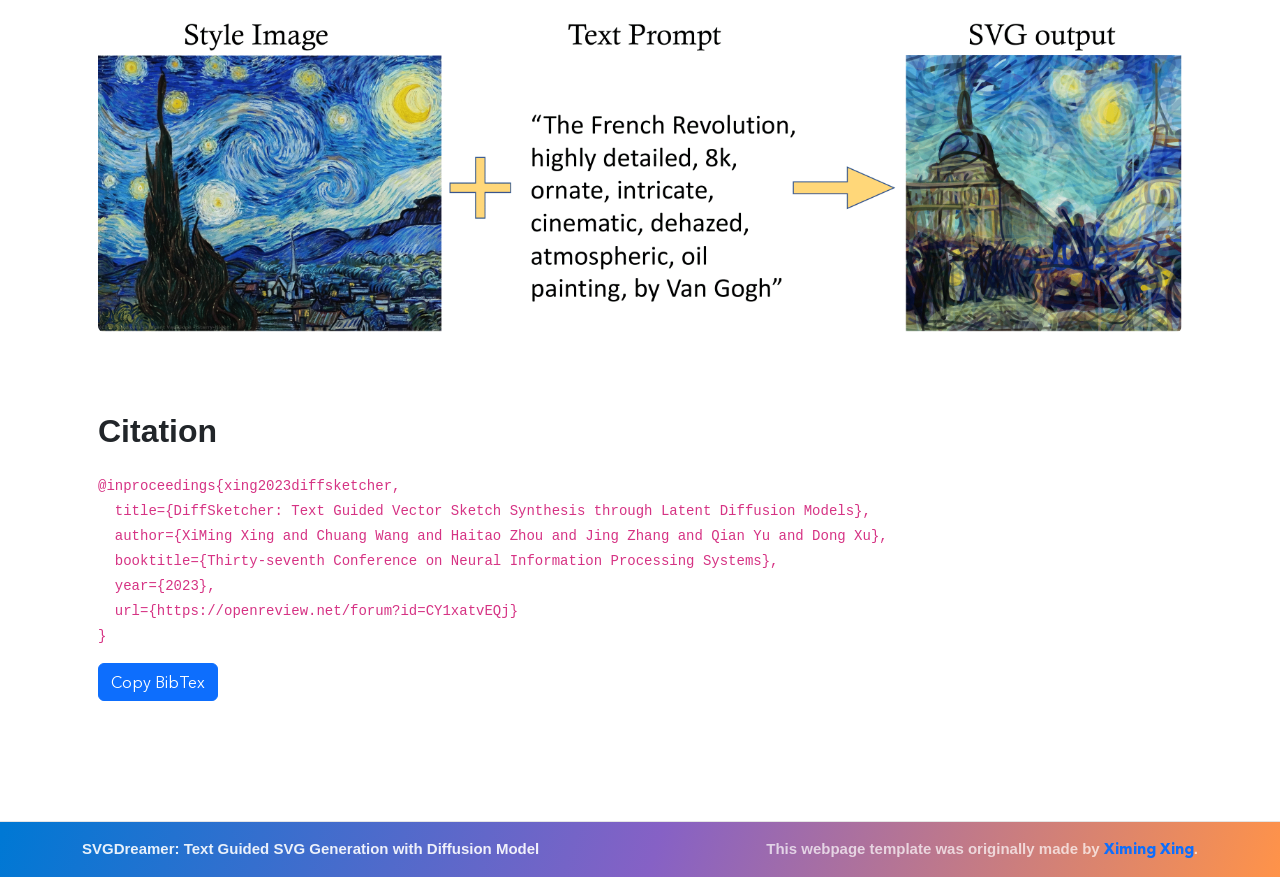
==== commit be23adce: "feat(index): add TL;DR" ====
--- a/index.html
+++ b/index.html
@@ -114,6 +114,10 @@
         </figure>
     </div>
 
+    <!-- TL;DR -->
+    <div class="text-center" style="margin-top: 20px; font-size: 20px; font-weight: 500;">
+        <b>TL;DR:</b> DiffSketcher, an innovative algorithm that creates <b>vectorized free-hand sketches</b> using natural language input.
+    </div>
 </header>
 <br>
 
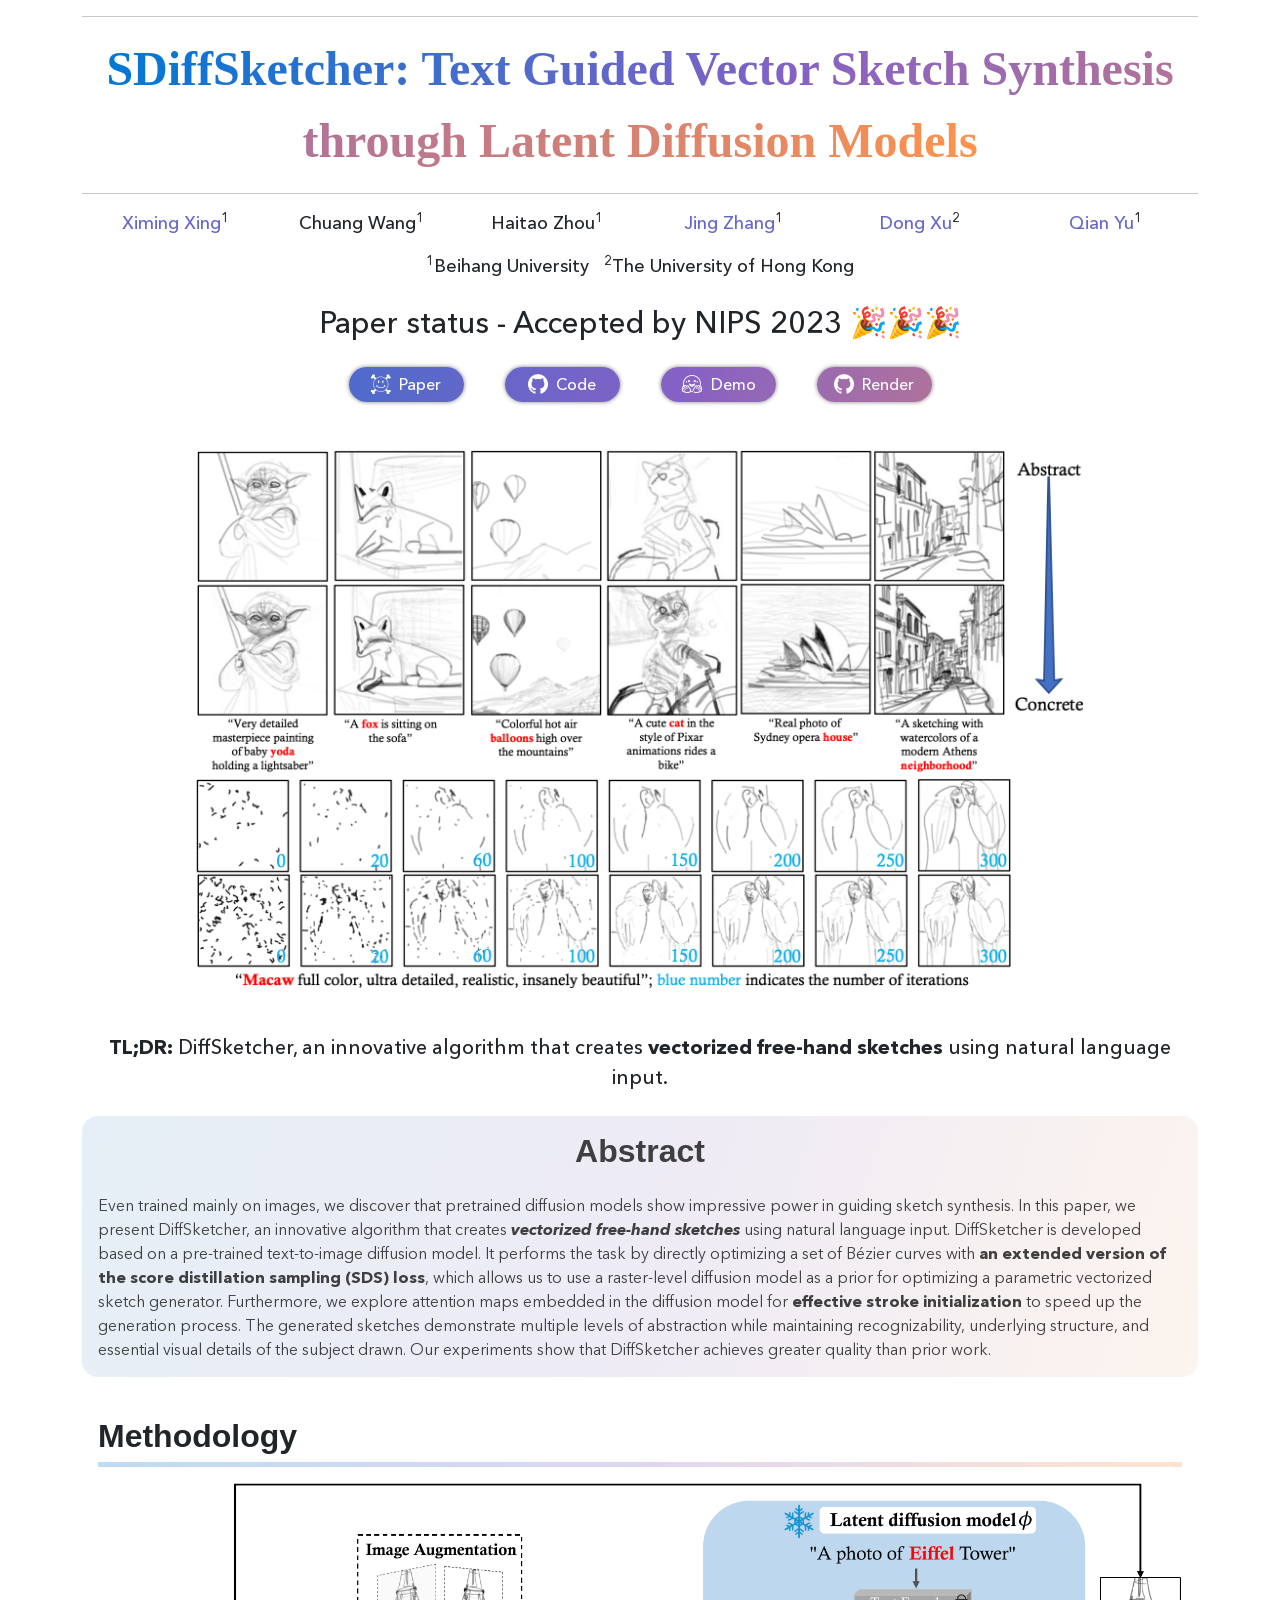
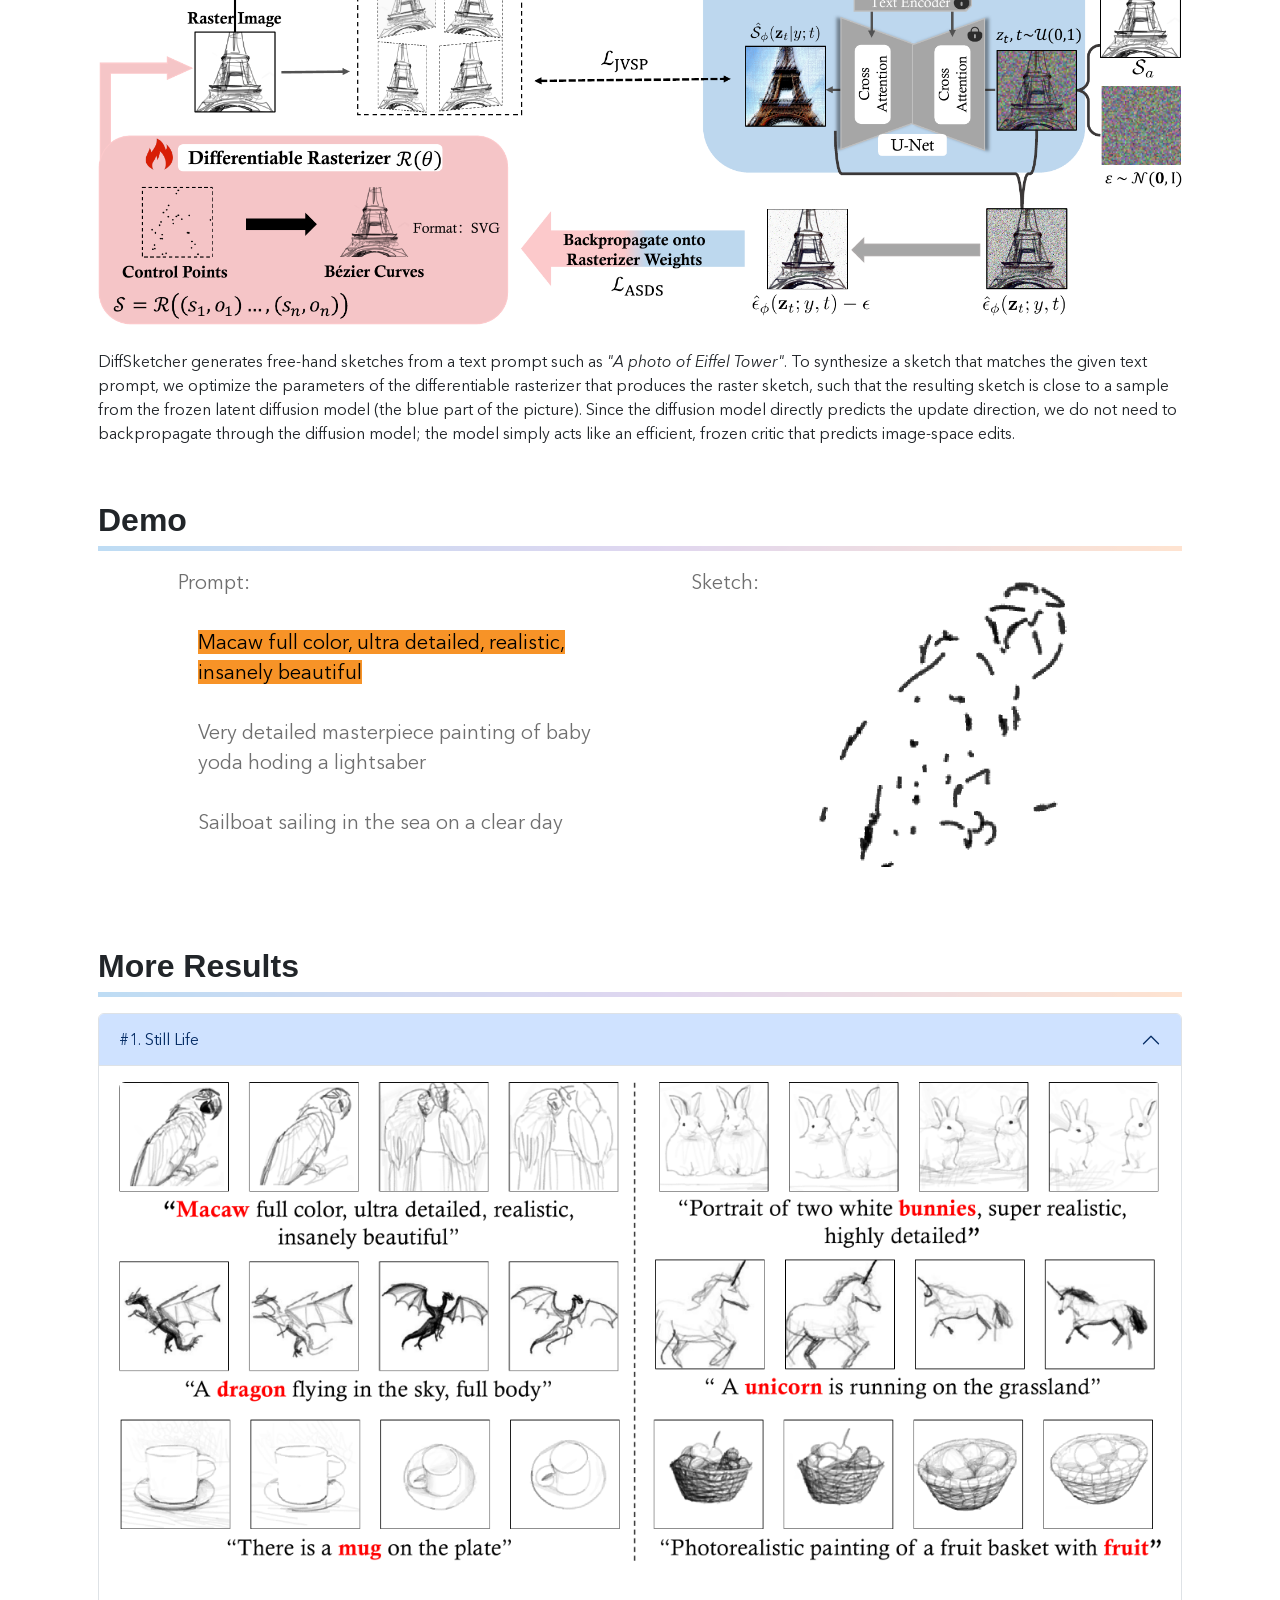
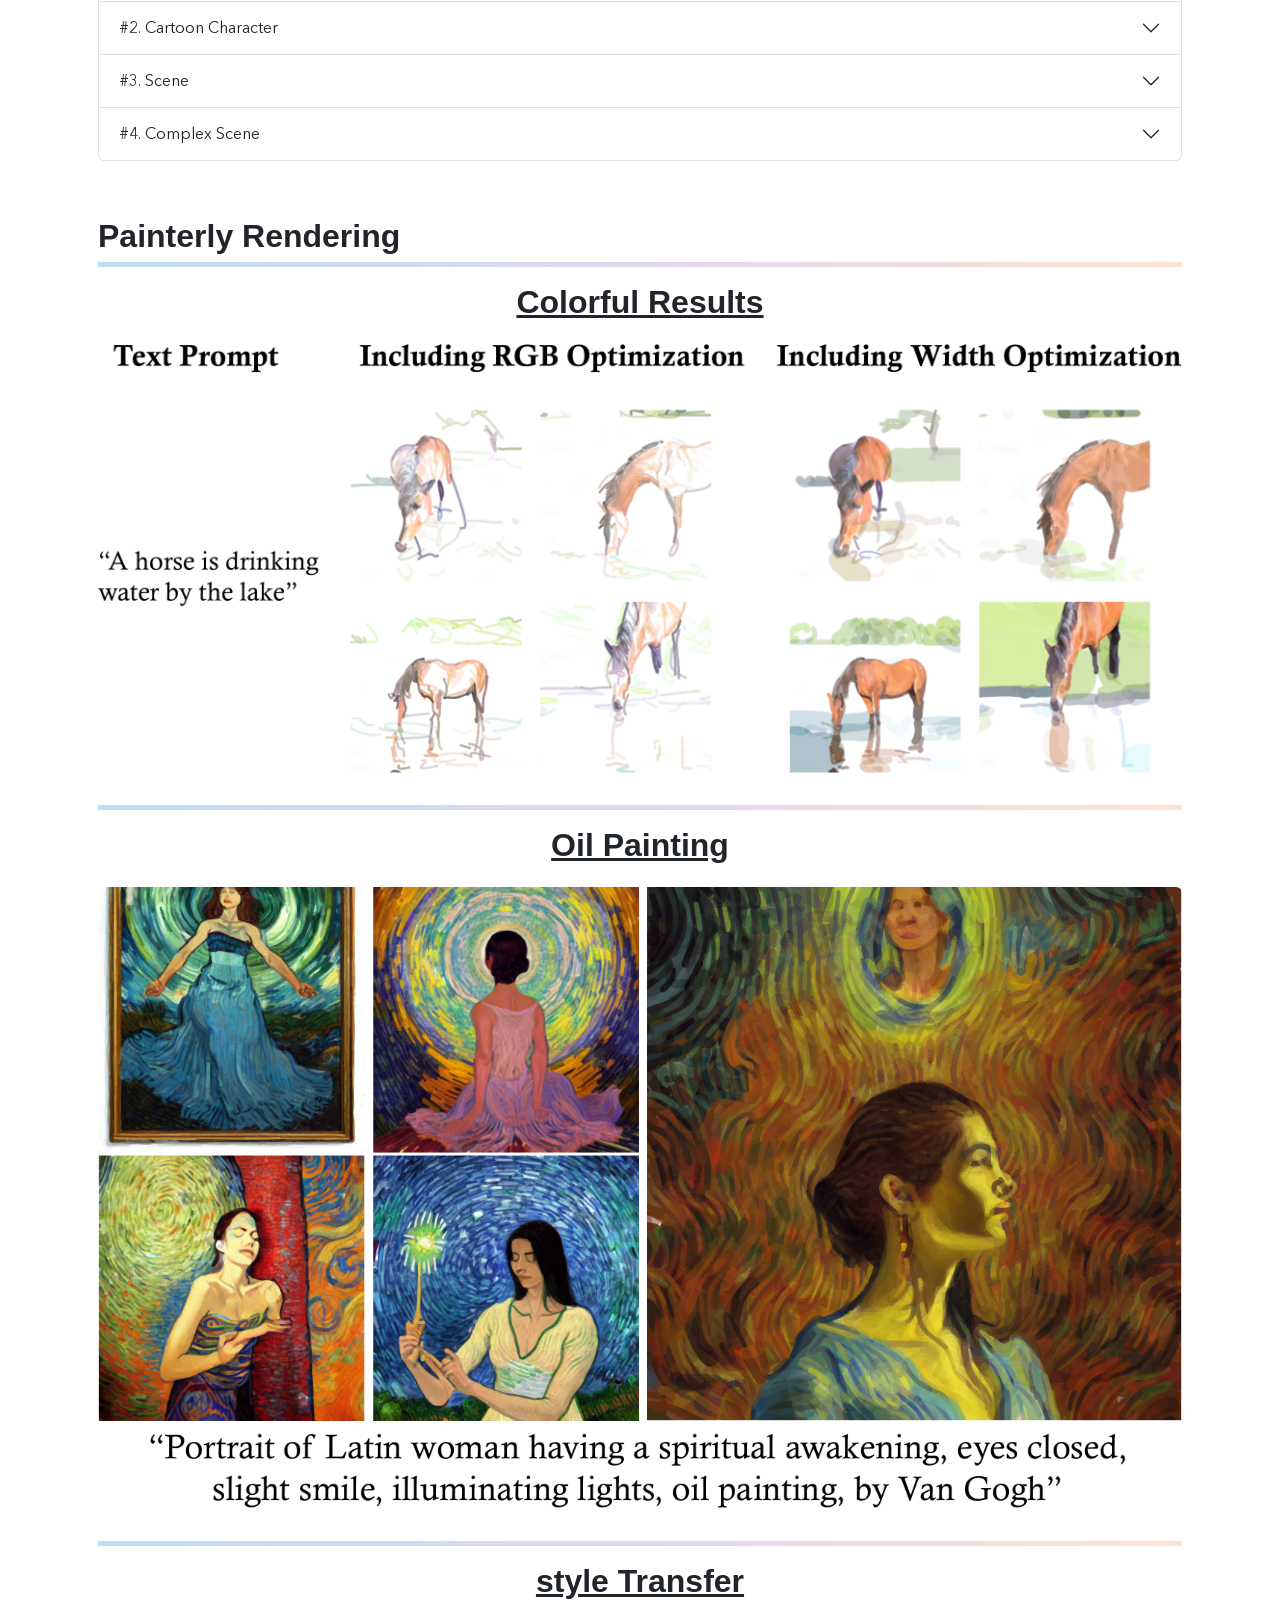
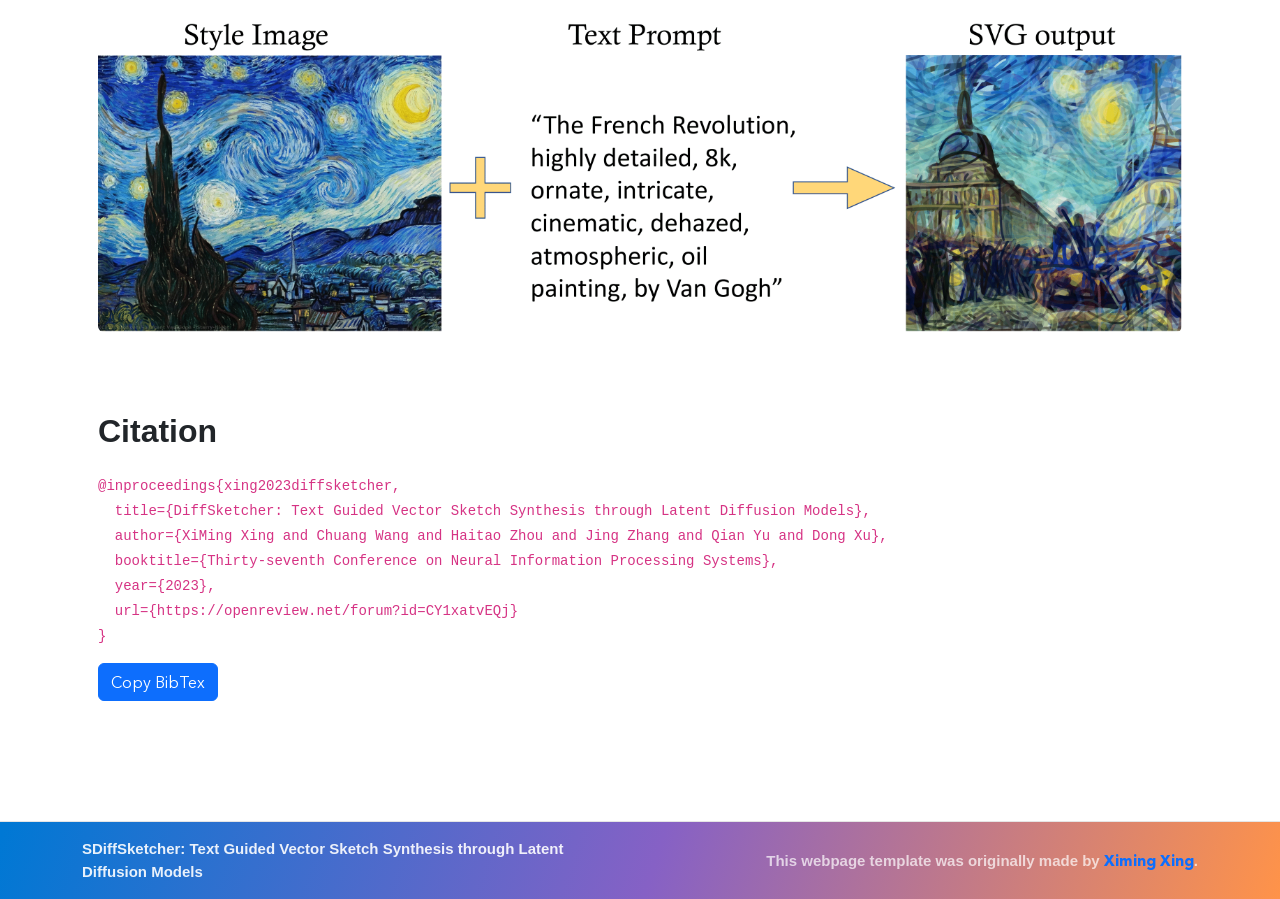
==== commit dd3c84cf: "feat(index): update title" ====
--- a/index.html
+++ b/index.html
@@ -390,7 +390,7 @@
         <div class="row align-items-center">
             <!-- left layout -->
             <div class="col-12 col-md-6 text-md-start text-center">
-                <p class="footer-title mb-0">SVGDreamer: Text Guided SVG Generation with Diffusion Model</p>
+                <p class="footer-title mb-0">SDiffSketcher: Text Guided Vector Sketch Synthesis through Latent Diffusion Models</p>
             </div>
             <!-- right layout -->
             <div class="col-12 col-md-6 text-md-end text-center">
